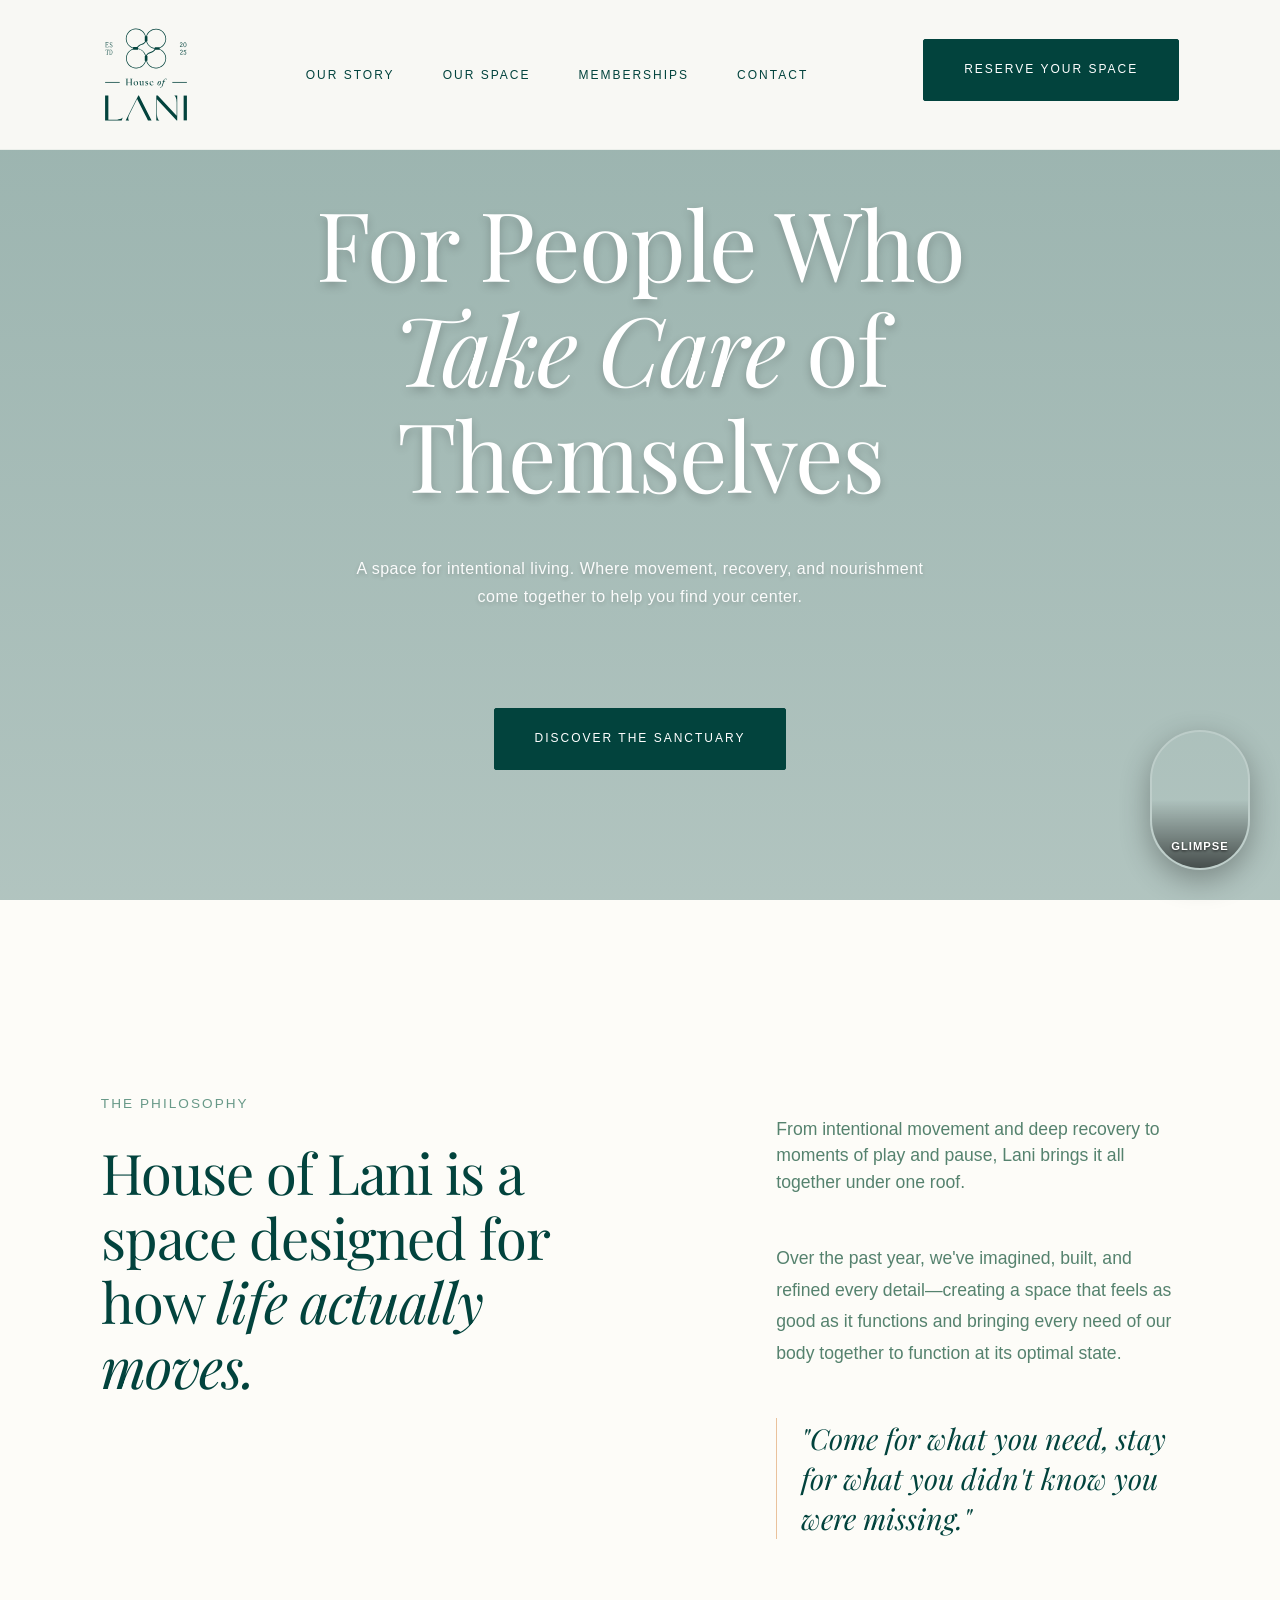
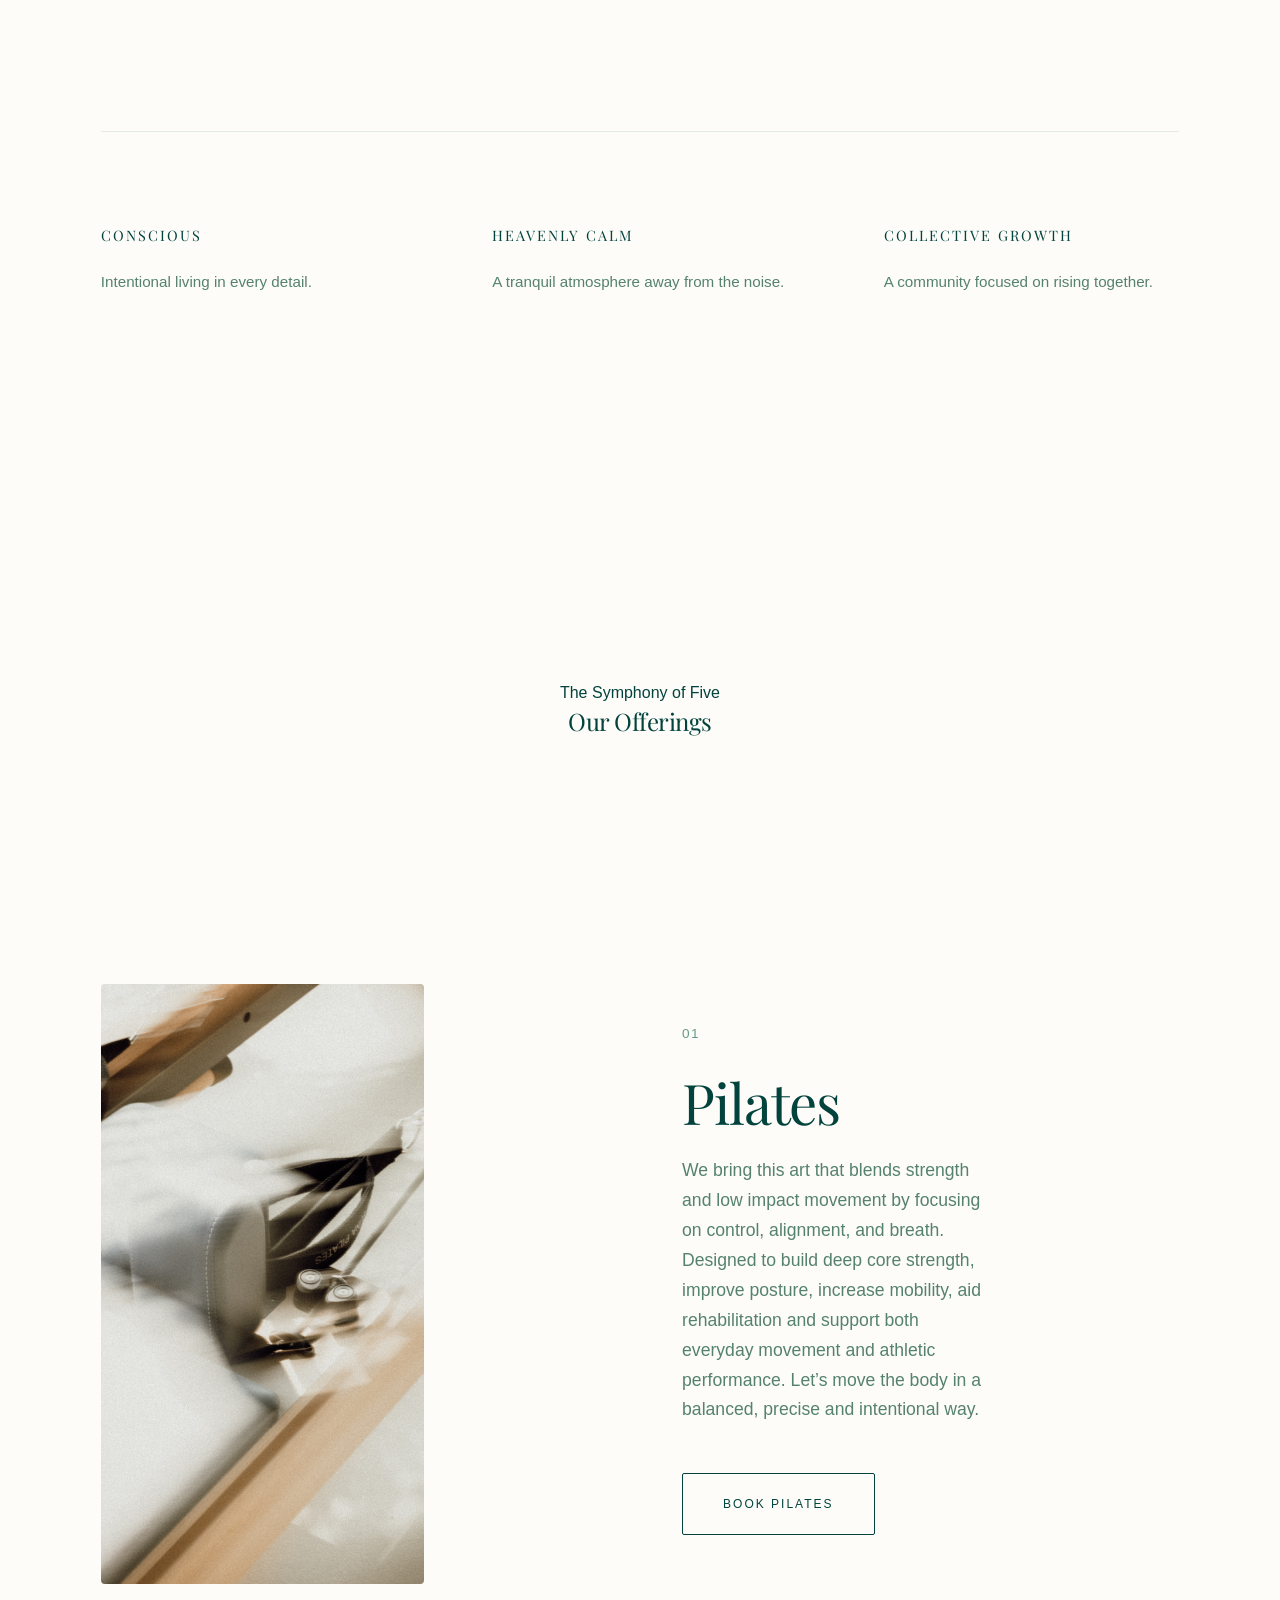
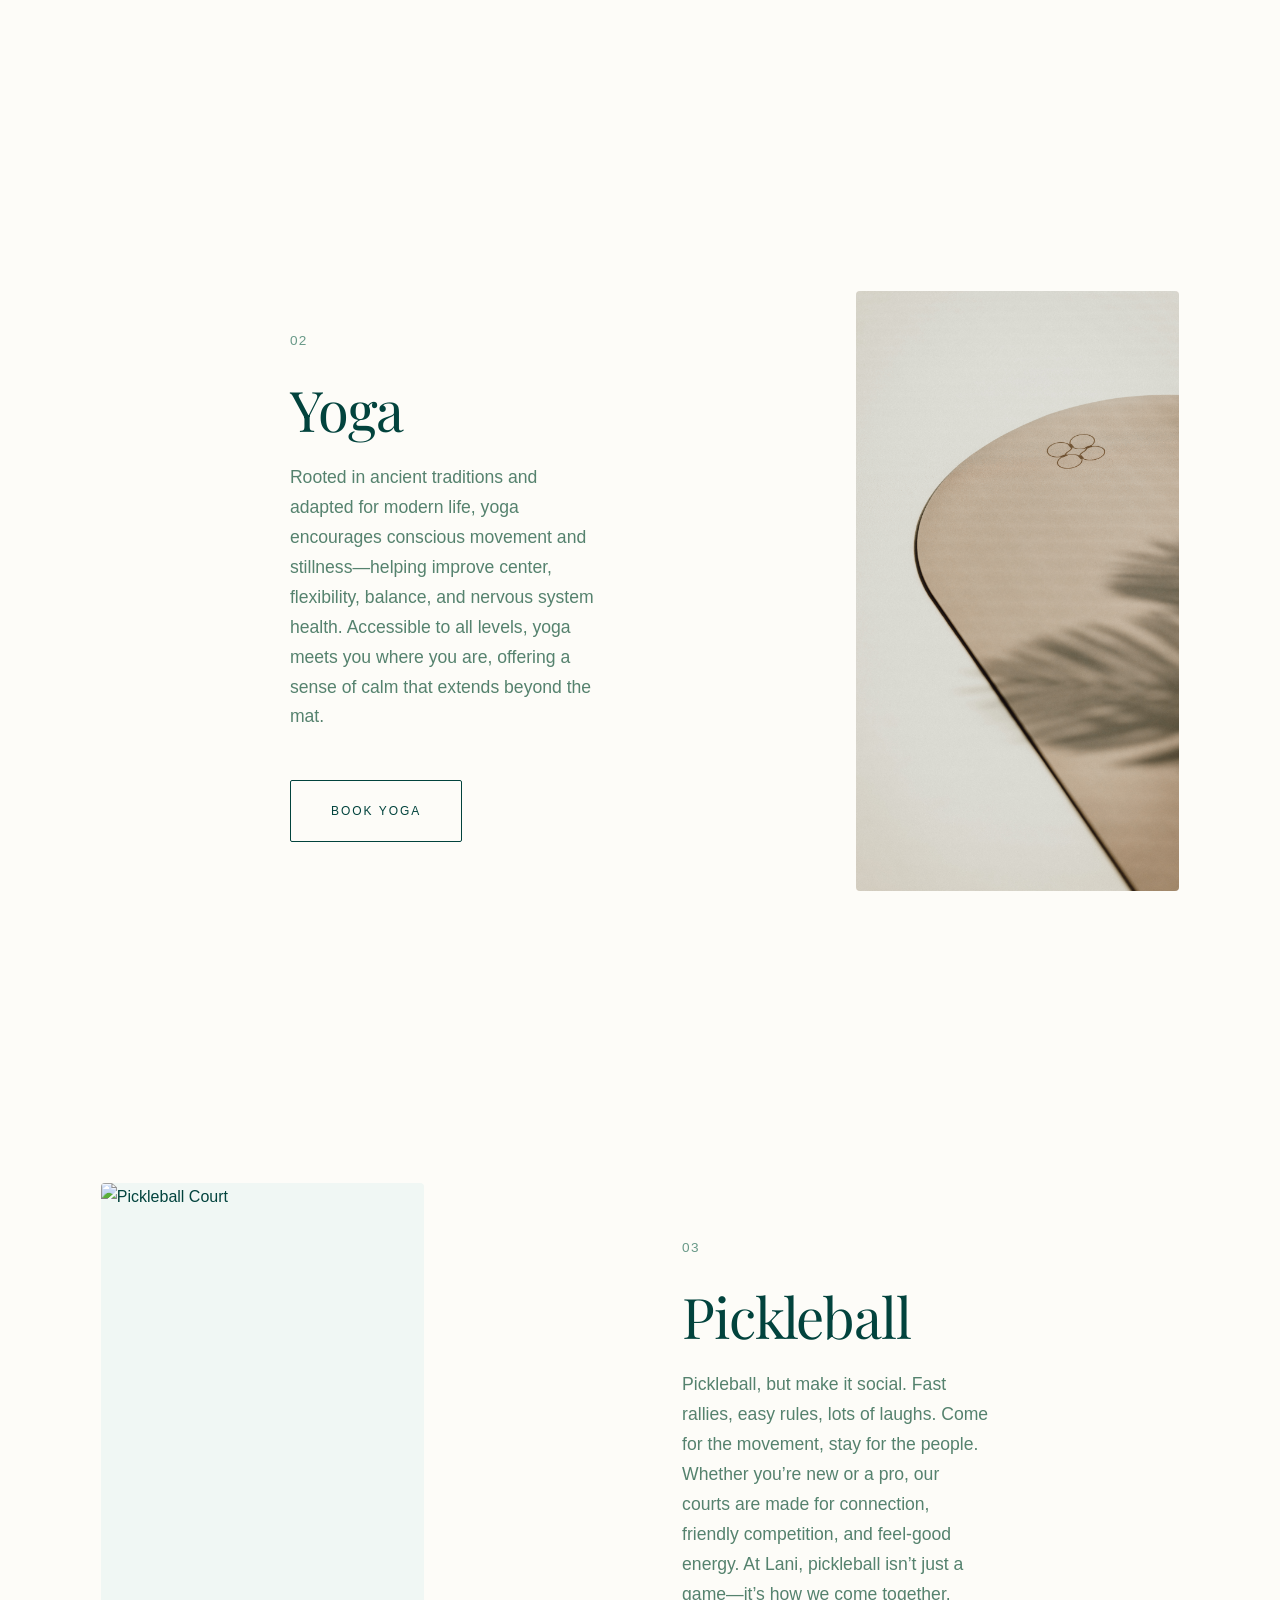
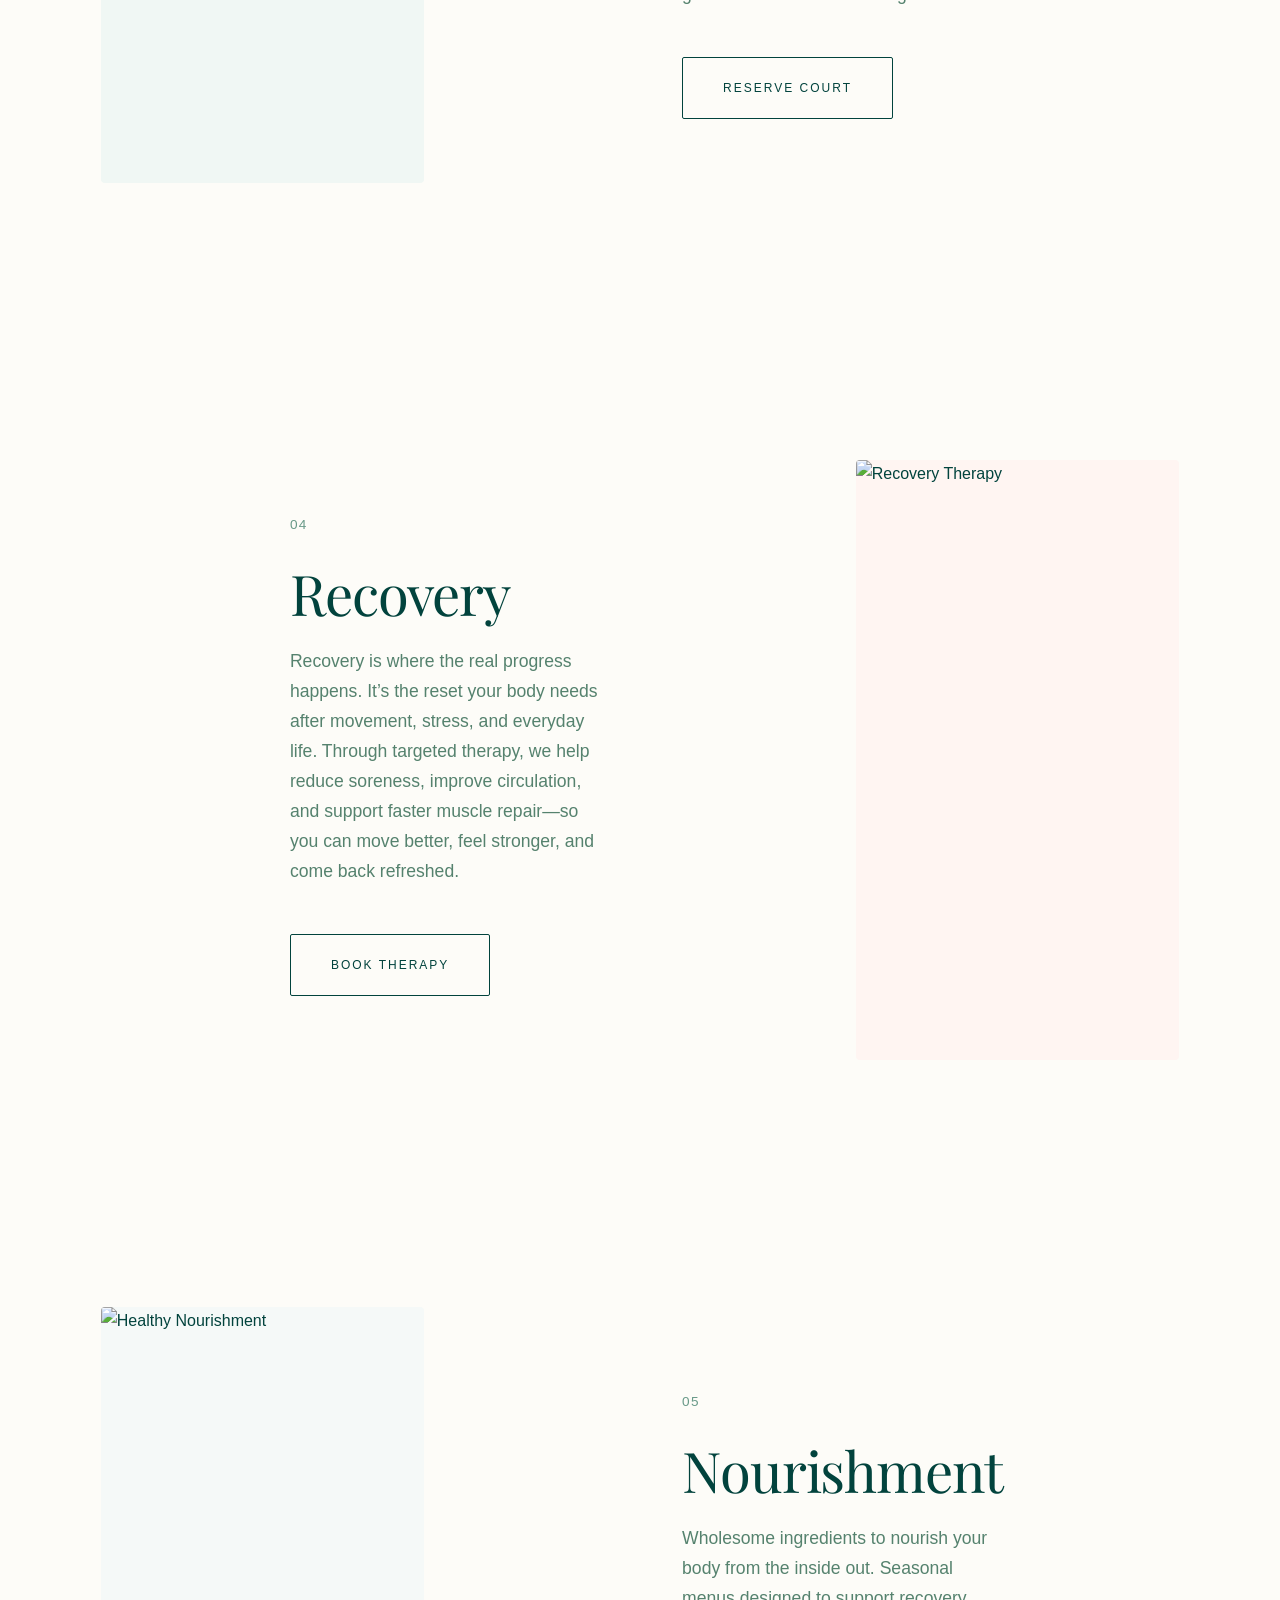
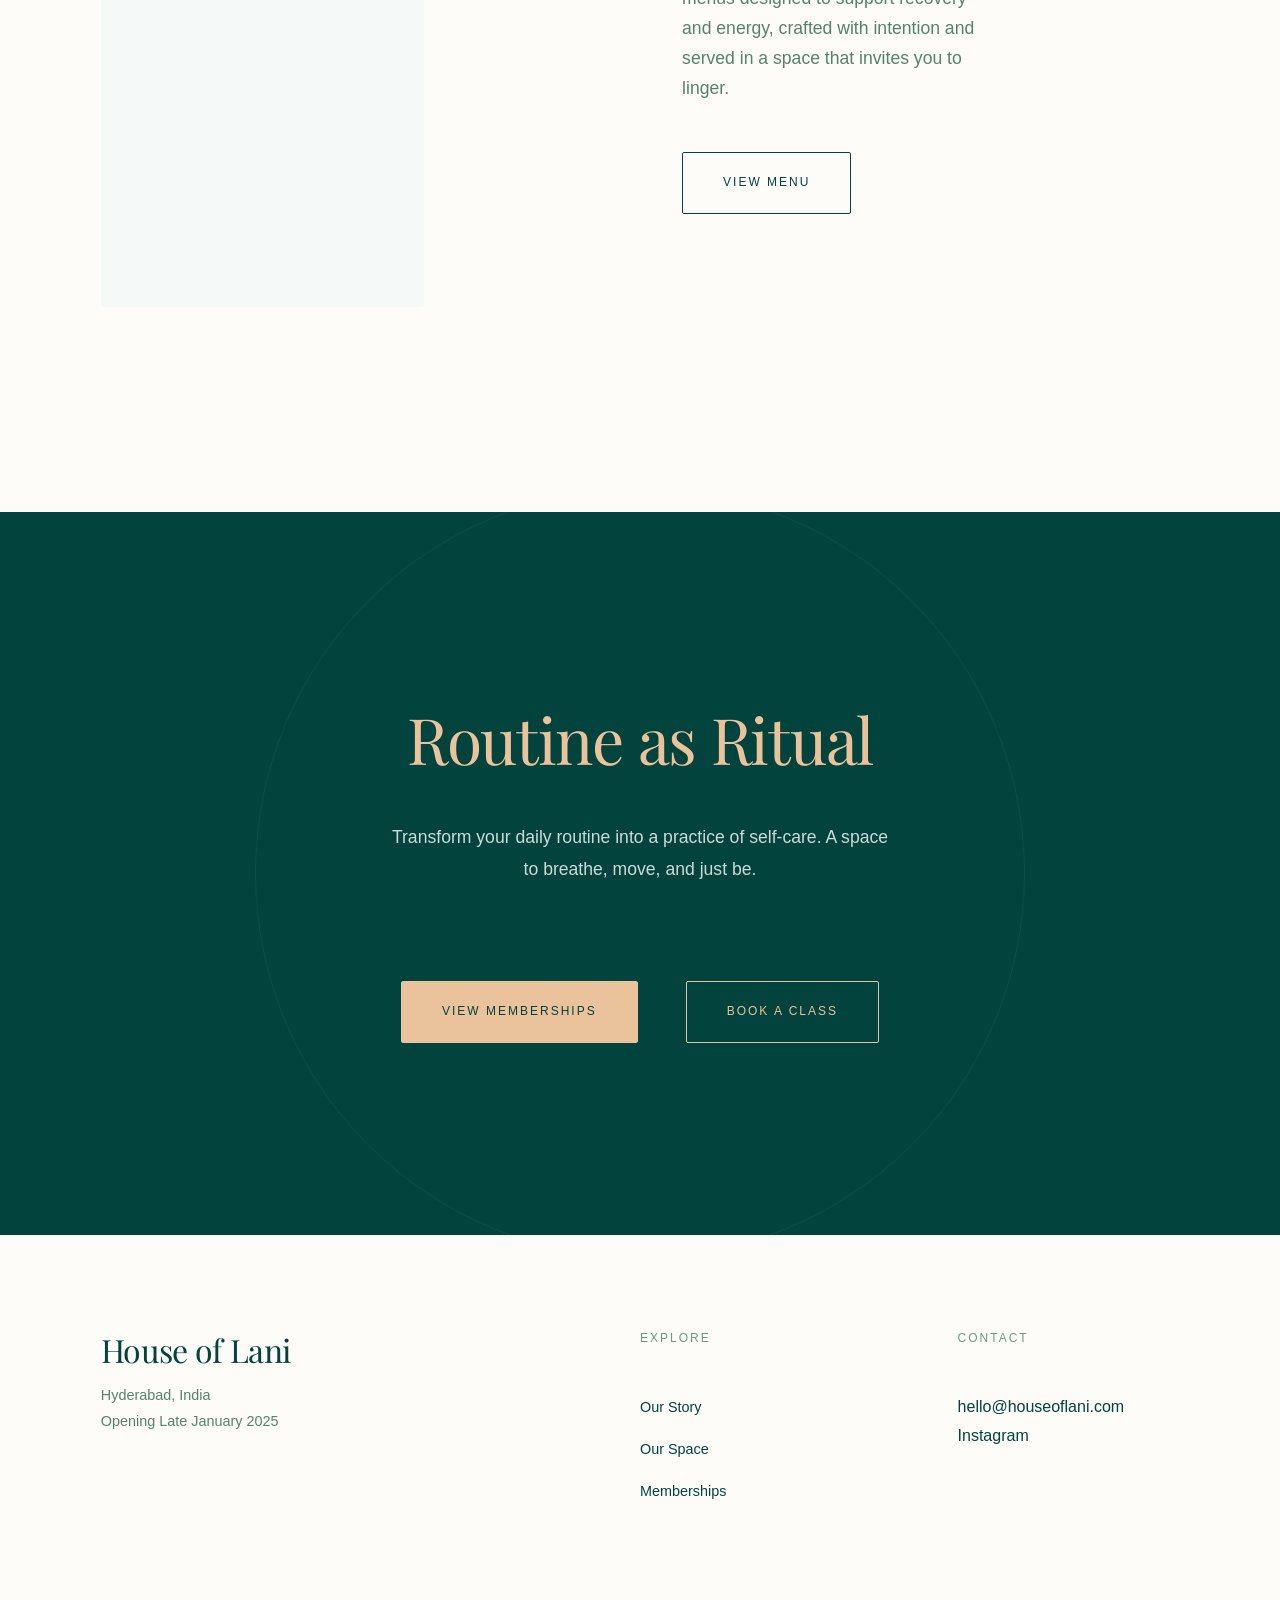
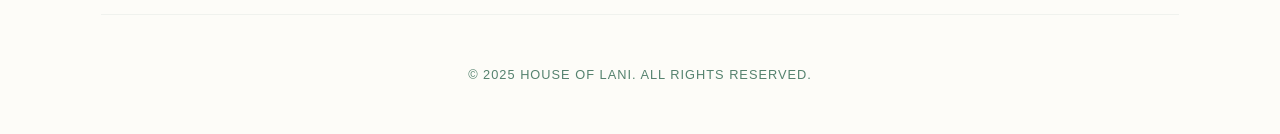
==== index.html @ 6b869bd1 "Text chanfes" ====
<!doctype html>
<html lang="en">
  <head>
    <meta charset="UTF-8" />
    <meta name="viewport" content="width=device-width, initial-scale=1.0" />
    <title>House of Lani | Your Wellness Sanctuary</title>
    <link rel="preconnect" href="https://fonts.googleapis.com" />
    <link rel="preconnect" href="https://fonts.gstatic.com" crossorigin />
    <link rel="stylesheet" href="https://use.typekit.net/cqx1maj.css" />
    <link
      href="https://api.fontshare.com/v2/css?f[]=general-sans@200,300,400,500,600,700&display=swap"
      rel="stylesheet"
    />
    <link
      href="https://fonts.googleapis.com/css2?family=Playfair+Display:ital,wght@0,400;0,600;1,400&display=swap"
      rel="stylesheet"
    />
    <link rel="stylesheet" href="assets/css/styles.css" />
    <style>
      /* Hero - Cinematic Setup */
      .hero {
        position: relative;
        height: 100vh;
        display: flex;
        align-items: center;
        justify-content: center;
        text-align: center;
        overflow: hidden;
      }

      .hero-bg {
        position: absolute;
        top: 0;
        left: 0;
        width: 100%;
        height: 100%;
        /* Unsplash Original Image */
        background:
          linear-gradient(rgba(2, 67, 61, 0.4), rgba(2, 67, 61, 0.3)),
          url("https://images.unsplash.com/photo-1599901860904-17e6ed7083a0?q=80&w=2069&auto=format&fit=crop")
            no-repeat center center/cover;
        z-index: -1;
        animation: zoomSlow 20s infinite alternate;
      }

      @keyframes zoomSlow {
        from {
          transform: scale(1);
        }
        to {
          transform: scale(1.05);
        }
      }

      .hero-content {
        color: var(--color-white);
        max-width: 900px;
        position: relative;
        z-index: 10;
        padding-top: 60px; /* Offset for fixed header */
      }

      .hero-title {
        font-size: 2.75rem; /* Mobile optimized */
        margin-bottom: var(--spacing-md);
        text-shadow: 0 4px 10px rgba(0, 0, 0, 0.2);
        line-height: 1.1;
      }

      /* Tablet + Desktop Title Size */
      @media (min-width: 600px) {
        .hero-title {
          font-size: 4rem;
        }
      }

      @media (min-width: 900px) {
        .hero-title {
          font-size: 6rem;
        }
      }

      .hero-subtitle {
        font-size: 1rem;
        margin-bottom: var(--spacing-lg);
        font-weight: 300;
        letter-spacing: 0.5px;
        opacity: 0.95;
        max-width: 600px;
        margin-left: auto;
        margin-right: auto;
        text-shadow: 0 2px 5px rgba(0, 0, 0, 0.2);
        padding: 0 1rem; /* Prevent edge touching on mobile */
      }

      /* Buttons Group */
      .hero-actions {
        display: flex;
        gap: 1rem;
        justify-content: center;
        align-items: center;
        flex-wrap: wrap;
        flex-direction: column; /* Stack on mobile */
      }

      @media (min-width: 600px) {
        .hero-actions {
          flex-direction: row; /* Row on tablet+ */
          gap: 1.5rem;
        }
      }

      /* --- Floating Video Widget Styles --- */
      .video-widget {
        position: fixed;
        bottom: 30px;
        right: 30px;
        width: 100px;
        height: 140px;
        z-index: 998; /* Below modal date/nav but above content */
        cursor: pointer;
        border-radius: 60px; /* Pill shape */
        overflow: hidden;
        box-shadow: 0 10px 30px rgba(0, 0, 0, 0.3);
        border: 2px solid rgba(255, 255, 255, 0.2);
        transition: transform 0.3s cubic-bezier(0.175, 0.885, 0.32, 1.275);
        animation: floatWidget 6s ease-in-out infinite;
      }

      .video-widget:hover {
        transform: scale(1.05); /* Slight grow on hover */
      }

      .video-widget video {
        width: 100%;
        height: 100%;
        object-fit: cover;
      }

      .video-widget-label {
        position: absolute;
        bottom: 12px;
        left: 0;
        width: 100%;
        text-align: center;
        color: white;
        font-size: 0.7rem;
        font-weight: 600;
        letter-spacing: 1px;
        text-transform: uppercase;
        text-shadow: 0 1px 3px rgba(0, 0, 0, 0.8);
        z-index: 2;
        pointer-events: none;
      }

      /* Gradient overlay for text readability */
      .video-widget::after {
        content: "";
        position: absolute;
        bottom: 0;
        left: 0;
        width: 100%;
        height: 50%;
        background: linear-gradient(to top, rgba(0, 0, 0, 0.6), transparent);
        z-index: 1;
        pointer-events: none;
      }

      @keyframes floatWidget {
        0%,
        100% {
          transform: translateY(0);
        }
        50% {
          transform: translateY(-10px);
        }
      }

      /* On mobile, keep it as a mini-pill so video content is visible */
      @media (max-width: 600px) {
        .video-widget {
          bottom: 20px;
          right: 20px;
          width: 80px;
          height: 110px; /* Portrait mini */
          border-radius: 40px;
        }

        .video-widget-label {
          font-size: 0.6rem;
          letter-spacing: 0.5px;
          bottom: 10px;
        }

        /* Remove the circle play icon override */
        .video-widget::before {
          display: none;
        }
      }

      /* --- PORTAL VIDEO MODAL (Reused) --- */
      .video-modal {
        position: fixed;
        top: 0;
        left: 0;
        width: 100%;
        height: 100%;
        z-index: 9999;
        display: flex;
        align-items: center;
        justify-content: center;
        opacity: 0;
        pointer-events: none;
        transition: opacity 0.6s cubic-bezier(0.16, 1, 0.3, 1);
        background-color: rgba(2, 67, 61, 0.85);
        backdrop-filter: blur(20px);
        -webkit-backdrop-filter: blur(20px);
      }

      .video-modal.is-active {
        opacity: 1;
        pointer-events: all;
      }

      .video-modal-close {
        position: absolute;
        top: 40px;
        right: 40px;
        background: none;
        border: none;
        color: rgba(255, 255, 255, 0.7);
        font-family: var(--font-body);
        text-transform: uppercase;
        letter-spacing: 2px;
        font-size: 0.8rem;
        cursor: pointer;
        z-index: 20;
        transition: color 0.3s ease;
        display: flex;
        align-items: center;
        gap: 10px;
      }

      .video-modal-close::after {
        content: "×";
        font-size: 2rem;
        line-height: 0.5;
        display: block;
      }

      .video-modal-close:hover {
        color: #fff;
      }

      .video-modal-content {
        position: relative;
        width: 100%;
        max-width: 90vw; /* Responsive width for mobile */
        height: auto;
        aspect-ratio: 9/16;
        max-height: 80vh; /* Cap height to viewport */
        border-radius: 200px 200px 0 0;
        overflow: hidden;
        transform: translateY(60px) scale(0.95);
        opacity: 0;
        transition: all 0.8s cubic-bezier(0.34, 1.56, 0.64, 1);
        box-shadow: 0 40px 80px rgba(0, 0, 0, 0.5);
        border: 1px solid rgba(255, 255, 255, 0.1);
      }

      @media (min-width: 600px) {
        .video-modal-content {
          max-width: 50vh; /* Restore portrait sizing logic for larger screens */
          height: 85vh;
          border-radius: 500px 500px 0 0;
        }
      }

      .video-modal.is-active .video-modal-content {
        transform: translateY(0) scale(1);
        opacity: 1;
      }

      .video-modal video {
        width: 100%;
        height: 100%;
        object-fit: cover;
      }
    </style>
  </head>
  <body>
    <!-- Floating Video Widget -->
    <div class="video-widget" onclick="toggleModal()">
      <video autoplay muted loop playsinline>
        <source src="assets/video/teaser.M4V" type="video/mp4" />
      </video>
      <span class="video-widget-label">Glimpse</span>
    </div>

    <header class="site-header">
      <div class="container header-inner">
        <a href="#" class="logo">
          <img src="assets/logo.svg" alt="House of Lani" class="logo-img" />
        </a>
        <nav class="main-nav">
          <ul>
            <li><a href="#our-story">Our Story</a></li>
            <li><a href="#our-space">Our Space</a></li>
            <li><a href="#memberships">Memberships</a></li>
            <li><a href="#contact">Contact</a></li>
          </ul>
        </nav>
        <div class="header-cta">
          <a href="#" class="btn btn-primary">Reserve Your Space</a>
        </div>
        <button class="mobile-menu-toggle" aria-label="Toggle menu">
          <span></span>
          <span></span>
        </button>
      </div>
    </header>

    <main>
      <!-- Hero Section (Variant: Regular Image, No Button) -->
      <section class="hero">
        <div class="hero-bg"></div>
        <div class="container hero-content">
          <h1 class="hero-title">
            For People Who <i>Take Care</i> of Themselves
          </h1>
          <p class="hero-subtitle">
            A space for intentional living. Where movement, recovery, and
            nourishment come together to help you find your center.
          </p>
          <div class="hero-actions">
            <a href="#our-space" class="btn btn-primary"
              >Discover The Sanctuary</a
            >
          </div>
        </div>
      </section>

      <!-- Video Portal Modal (Reused) -->
      <div class="video-modal" id="videoModal">
        <button class="video-modal-close" onclick="toggleModal()">Close</button>
        <div class="video-modal-content">
          <video id="modalVideo" controls loop playsinline>
            <source src="assets/video/teaser.M4V" type="video/mp4" />
          </video>
        </div>
      </div>

      <script>
        function toggleModal() {
          const modal = document.getElementById("videoModal");
          const video = document.getElementById("modalVideo");

          modal.classList.toggle("is-active");

          if (modal.classList.contains("is-active")) {
            video.currentTime = 0;
            video.play();
          } else {
            video.pause();
          }
        }
      </script>

      <!-- Philosophy / Intro -->
      <section class="philosophy section-padding" id="our-story">
        <div class="container">
          <div class="philosophy-inner">
            <div class="story-content-grid">
              <div class="story-header">
                <span class="overline">The Philosophy</span>
                <h2 class="section-title">
                  House of Lani is a space designed for how
                  <i>life actually moves.</i>
                </h2>
              </div>

              <div class="story-body">
                <p class="lead-text">
                  From intentional movement and deep recovery to moments of play
                  and pause, Lani brings it all together under one roof.
                </p>
                <p>
                  Over the past year, we've imagined, built, and refined every
                  detail—creating a space that feels as good as it functions and
                  bringing every need of our body together to function at its
                  optimal state.
                </p>
                <blockquote class="story-quote">
                  "Come for what you need, stay for what you didn't know you
                  were missing."
                </blockquote>
              </div>
            </div>

            <div class="values-grid">
              <div class="value-item">
                <h3>Conscious</h3>
                <p>Intentional living in every detail.</p>
              </div>
              <div class="value-item">
                <h3>Heavenly Calm</h3>
                <p>A tranquil atmosphere away from the noise.</p>
              </div>
              <div class="value-item">
                <h3>Collective Growth</h3>
                <p>A community focused on rising together.</p>
              </div>
            </div>
          </div>
        </div>
      </section>

      <!-- The Five Pillars (Editorial Layout) -->
      <section class="offerings-editorial section-padding" id="our-space">
        <div class="container">
          <div class="editorial-intro">
            <span class="overline">The Symphony of Five</span>
            <h2 class="section-title">Our Offerings</h2>
          </div>

          <div class="offerings-list">
            <!-- Pilates -->
            <article class="offering-item">
              <div class="offering-image">
                <img
                  src="assets/Images/pilates.JPG"
                  alt="Pilates at House of Lani"
                />
              </div>
              <div class="offering-content">
                <span class="offering-number">01</span>
                <h3 class="offering-title">Pilates</h3>
                <p>
                  We bring this art that blends strength and low impact movement
                  by focusing on control, alignment, and breath. Designed to
                  build deep core strength, improve posture, increase mobility,
                  aid rehabilitation and support both everyday movement and
                  athletic performance. Let’s move the body in a balanced,
                  precise and intentional way.
                </p>
                <a href="#" class="btn btn-outline">Book Pilates</a>
              </div>
            </article>

            <!-- Yoga -->
            <article class="offering-item offering-item--reverse">
              <div class="offering-image">
                <img src="assets/Images/yoga.JPG" alt="Yoga Flow" />
              </div>
              <div class="offering-content">
                <span class="offering-number">02</span>
                <h3 class="offering-title">Yoga</h3>
                <p>
                  Rooted in ancient traditions and adapted for modern life, yoga
                  encourages conscious movement and stillness—helping improve
                  center, flexibility, balance, and nervous system health.
                  Accessible to all levels, yoga meets you where you are,
                  offering a sense of calm that extends beyond the mat.
                </p>
                <a href="#" class="btn btn-outline">Book Yoga</a>
              </div>
            </article>

            <!-- Pickleball -->
            <article class="offering-item">
              <div class="offering-image">
                <img
                  src="assets/Images/pickleball.JPG"
                  alt="Pickleball Court"
                />
              </div>
              <div class="offering-content">
                <span class="offering-number">03</span>
                <h3 class="offering-title">Pickleball</h3>
                <p>
                  Pickleball, but make it social. Fast rallies, easy rules, lots
                  of laughs. Come for the movement, stay for the people. Whether
                  you’re new or a pro, our courts are made for connection,
                  friendly competition, and feel-good energy. At Lani,
                  pickleball isn’t just a game—it’s how we come together.
                </p>
                <a href="#" class="btn btn-outline">Reserve Court</a>
              </div>
            </article>

            <!-- Recovery -->
            <article class="offering-item offering-item--reverse">
              <div class="offering-image">
                <img src="assets/Images/recovery.JPG" alt="Recovery Therapy" />
              </div>
              <div class="offering-content">
                <span class="offering-number">04</span>
                <h3 class="offering-title">Recovery</h3>
                <p>
                  Recovery is where the real progress happens. It’s the reset
                  your body needs after movement, stress, and everyday life.
                  Through targeted therapy, we help reduce soreness, improve
                  circulation, and support faster muscle repair—so you can move
                  better, feel stronger, and come back refreshed.
                </p>
                <a href="#" class="btn btn-outline">Book Therapy</a>
              </div>
            </article>

            <!-- Nourishment -->
            <article class="offering-item">
              <div class="offering-image">
                <img
                  src="assets/Images/nourishment.JPG"
                  alt="Healthy Nourishment"
                />
              </div>
              <div class="offering-content">
                <span class="offering-number">05</span>
                <h3 class="offering-title">Nourishment</h3>
                <p>
                  Wholesome ingredients to nourish your body from the inside
                  out. Seasonal menus designed to support recovery and energy,
                  crafted with intention and served in a space that invites you
                  to linger.
                </p>
                <a href="#" class="btn btn-outline">View Menu</a>
              </div>
            </article>
          </div>
        </div>
      </section>

      <!-- Membership / CTA -->
      <section class="membership section-padding" id="memberships">
        <div class="container">
          <div class="membership-content">
            <h2 class="section-title">Routine as Ritual</h2>
            <p>
              Transform your daily routine into a practice of self-care. A space
              to breathe, move, and just be.
            </p>
            <div class="cta-group">
              <a href="#" class="btn btn-primary">View Memberships</a>
              <a href="#" class="btn btn-outline">Book a Class</a>
            </div>
          </div>
        </div>
      </section>
    </main>

    <footer class="site-footer" id="contact">
      <div class="container">
        <div class="footer-grid">
          <div class="footer-brand">
            <h4>House of Lani</h4>
            <p>Hyderabad, India</p>
            <p>Opening Late January 2025</p>
          </div>
          <div class="footer-links">
            <h5>Explore</h5>
            <ul>
              <li><a href="#our-story">Our Story</a></li>
              <li><a href="#our-space">Our Space</a></li>
              <li><a href="#memberships">Memberships</a></li>
            </ul>
          </div>
          <div class="footer-contact">
            <h5>Contact</h5>
            <p>hello@houseoflani.com</p>
            <div class="social-links">
              <a href="#">Instagram</a>
            </div>
          </div>
        </div>
        <div class="footer-bottom">
          <p>&copy; 2025 House of Lani. All rights reserved.</p>
        </div>
      </div>
    </footer>
    <script src="assets/js/main.js"></script>
  </body>
</html>
---- assets/css/styles.css ----
:root {
  /* Color Palette - Refined for Luxury */
  --color-teal: #02433d;
  --color-sage: #689988;
  --color-beige: #eac29c;
  --color-mint: #c7e2cd;
  --color-peach: #ffe0da;

  --color-text-main: #02433d;
  --color-text-light: #55826e;
  --color-bg-light: #fdfcf8; /* Warmer, cleaner off-white */
  --color-white: #ffffff;

  /* Typography */
  --font-heading: "ivyora-display", "IvyOra Display", "Playfair Display", serif;
  --font-body: "General Sans", sans-serif;

  /* Spacing - Increased for "Breathing Room" */
  --spacing-sm: 1.5rem;
  --spacing-md: 3rem;
  --spacing-lg: 6rem;
  --spacing-xl: 12rem; /* Significant increase */

  /* Border Radius - Soft but refined */
  --radius-sm: 4px;
  --radius-md: 12px; /* Reduced from 24px for a more mature look */
  --radius-lg: 20px;
}

* {
  margin: 0;
  padding: 0;
  box-sizing: border-box;
}

body {
  font-family: var(--font-body);
  color: var(--color-text-main);
  background-color: var(--color-bg-light);
  line-height: 1.8; /* Increased line height */
  -webkit-font-smoothing: antialiased;
  font-weight: 300; /* Lighter body weight */
}

h1,
h2,
h3,
h4,
h5,
h6 {
  font-family: var(--font-heading);
  font-weight: 400;
  line-height: 1.1;
  margin-bottom: var(--spacing-sm);
  letter-spacing: -0.02em; /* Tighter headings for elegance */
}

h1 i,
h2 i,
h3 i {
  font-family: var(--font-heading);
  font-weight: 400;
  font-style: italic;
}

a {
  text-decoration: none;
  color: inherit;
  transition: all 0.4s ease;
}

ul {
  list-style: none;
}

img {
  max-width: 100%;
  display: block;
  object-fit: cover;
}

.container {
  width: 88%;
  max-width: 1400px; /* Wider container */
  margin: 0 auto;
  padding: 0 var(--spacing-sm);
}

.section-padding {
  padding: var(--spacing-xl) 0;
}

.text-center {
  text-align: center;
}

/* Buttons - Minimalist & Exclusive */
.btn {
  display: inline-block;
  padding: 1.2rem 2.5rem;
  border-radius: 0; /* Sharp corners for luxury, or very slight radius */
  border-radius: 2px;
  font-family: var(--font-body);
  font-weight: 400;
  text-transform: uppercase;
  letter-spacing: 2px; /* Wide tracking */
  font-size: 0.75rem;
  cursor: pointer;
  transition: all 0.4s ease;
  position: relative;
  overflow: hidden;
}

.btn-primary {
  background-color: var(--color-teal);
  color: var(--color-white);
  border: 1px solid var(--color-teal);
}

.btn-primary:hover {
  background-color: transparent;
  color: var(--color-teal);
}

.btn-outline {
  background-color: transparent;
  color: var(--color-teal);
  border: 1px solid var(--color-teal);
}

.btn-outline:hover {
  background-color: var(--color-teal);
  color: var(--color-white);
}

/* Header - Minimalist */
.site-header {
  padding: 1.5rem 0; /* Reduced padding for a tighter header */
  position: fixed;
  width: 100%;
  top: 0;
  background-color: rgba(253, 252, 248, 0.95); /* Slightly more opaque */
  backdrop-filter: blur(12px);
  z-index: 1000;
  transition: padding 0.3s ease;
  border-bottom: 1px solid rgba(2, 67, 61, 0.05);
}

.header-inner {
  display: flex;
  justify-content: space-between;
  align-items: center;
}

.logo {
  display: block;
  width: 90px; /* Reduced from 160px for better proportion in fixed header */
  transition: opacity 0.3s ease;
}

.logo:hover {
  opacity: 0.8;
}

.logo-img {
  width: 100%;
  height: auto;
  display: block;
}

.main-nav ul {
  display: flex;
  gap: 3rem;
}

.main-nav a {
  font-size: 0.75rem;
  font-weight: 500;
  text-transform: uppercase;
  letter-spacing: 2px;
  color: var(--color-text-main);
  position: relative;
}

.main-nav a::after {
  content: "";
  position: absolute;
  bottom: -5px;
  left: 0;
  width: 0;
  height: 1px;
  background-color: var(--color-sage);
  transition: width 0.3s ease;
}

.main-nav a:hover::after {
  width: 100%;
}

.header-cta {
  display: block;
}

.mobile-menu-toggle {
  display: none;
  background: none;
  border: none;
  cursor: pointer;
  flex-direction: column;
  gap: 8px;
}

.mobile-menu-toggle span {
  display: block;
  width: 30px;
  height: 1px; /* Thinner lines */
  background-color: var(--color-teal);
}

/* Hero - Cinematic */
.hero {
  position: relative;
  height: 100vh;
  display: flex;
  align-items: center;
  justify-content: center;
  text-align: center;
  overflow: hidden;
}

.hero-bg {
  position: absolute;
  top: 0;
  left: 0;
  width: 100%;
  height: 100%;
  /* Darker, moodier overlay */
  background:
    linear-gradient(rgba(2, 67, 61, 0.4), rgba(2, 67, 61, 0.3)),
    url("https://images.unsplash.com/photo-1599901860904-17e6ed7083a0?q=80&w=2069&auto=format&fit=crop")
      no-repeat center center/cover;
  z-index: -1;
  animation: zoomSlow 20s infinite alternate;
}

@keyframes zoomSlow {
  from {
    transform: scale(1);
  }
  to {
    transform: scale(1.05);
  }
}

.hero-content {
  color: var(--color-white);
  max-width: 900px;
  padding-top: 15vh; /* Added padding to account for fixed header */
}

.hero-title {
  font-size: 5rem; /* Larger */
  margin-bottom: var(--spacing-md);
  font-weight: 400;
  line-height: 1.1;
}

.hero-title i {
  font-family: var(--font-heading);
  font-weight: 400;
}

.hero-subtitle {
  font-size: 1.1rem;
  margin-bottom: var(--spacing-lg);
  font-weight: 300;
  letter-spacing: 1px;
  opacity: 0.9;
  max-width: 600px;
  margin-left: auto;
  margin-right: auto;
}

/* Philosophy - Editorial */
.philosophy-inner {
  max-width: 1200px;
  margin: 0 auto;
}

.story-content-grid {
  display: grid;
  grid-template-columns: 1fr;
  gap: var(--spacing-md);
  margin-bottom: var(--spacing-xl);
  text-align: left;
}

@media (min-width: 900px) {
  .story-content-grid {
    grid-template-columns: 1.2fr 1fr;
    gap: var(--spacing-xl);
    align-items: start;
  }
}

.story-header .overline {
  display: block;
  margin-bottom: var(--spacing-sm);
  color: var(--color-sage);
  font-size: 0.85rem;
  letter-spacing: 0.15em;
  text-transform: uppercase;
  font-weight: 500;
}

.philosophy .section-title {
  font-size: 3.5rem;
  color: var(--color-teal);
  line-height: 1.15;
}

.philosophy .section-title i {
  font-family: var(--font-heading);
  font-weight: 400;
  font-style: italic;
}

.story-body {
  padding-top: var(--spacing-sm);
}

.lead-text {
  font-size: 1.35rem;
  color: var(--color-text-main);
  margin-bottom: var(--spacing-md);
  font-weight: 400;
  line-height: 1.5;
}

.story-body p {
  margin-bottom: var(--spacing-md);
  color: var(--color-text-light);
  font-size: 1.1rem;
}

.story-quote {
  font-family: var(--font-heading);
  font-size: 1.8rem;
  color: var(--color-teal);
  margin-top: var(--spacing-md);
  padding-left: var(--spacing-sm);
  border-left: 1px solid var(--color-beige);
  font-style: italic;
  line-height: 1.4;
}

.values-grid {
  display: grid;
  grid-template-columns: repeat(3, 1fr);
  gap: var(--spacing-lg);
  margin-top: var(--spacing-lg);
  border-top: 1px solid rgba(2, 67, 61, 0.1);
  padding-top: var(--spacing-lg);
}

.value-item h3 {
  font-size: 1.2rem;
  color: var(--color-teal);
  margin-bottom: var(--spacing-sm);
  text-transform: uppercase;
  letter-spacing: 2px;
  font-size: 0.9rem;
}

.value-item p {
  font-size: 0.95rem;
  color: var(--color-text-light);
}

/* Editorial Offerings Layout */
.editorial-intro {
  text-align: center;
  max-width: 600px;
  margin: 0 auto var(--spacing-xl);
}

.offerings-list {
  display: flex;
  flex-direction: column;
  gap: var(--spacing-xl);
}

.offering-item {
  display: grid;
  grid-template-columns: 1fr 1fr;
  gap: var(--spacing-lg);
  align-items: center;
  position: relative;
}

.offering-item--reverse .offering-image {
  order: 2;
}

.offering-item--reverse .offering-content {
  order: 1;
}

.offering-image {
  position: relative;
  overflow: hidden;
  height: 600px; /* Tall portrait/editorial feel */
  border-radius: var(--radius-sm);
  background-color: var(--color-sage); /* Default fallback */
}

/* Theme-colored placeholders */
.offering-item:nth-child(1) .offering-image {
  background-color: #e8f1ef;
} /* Light Sage */
.offering-item:nth-child(2) .offering-image {
  background-color: #fdf6f0;
} /* Light Beige */
.offering-item:nth-child(3) .offering-image {
  background-color: #f0f7f4;
} /* Light Mint */
.offering-item:nth-child(4) .offering-image {
  background-color: #fff5f2;
} /* Light Peach */
.offering-item:nth-child(5) .offering-image {
  background-color: #f5f9f8;
} /* Very Light Teal */

.offering-image img {
  width: 100%;
  height: 100%;
  object-fit: cover;
  transition: transform 1.5s ease;
  /* Ensure image covers the background color */
  display: block;
}

.offering-item:hover .offering-image img {
  transform: scale(1.05);
}

.offering-content {
  padding: var(--spacing-md);
  max-width: 500px; /* Keep text measure readable */
  margin: 0 auto;
}

.offering-number {
  display: block;
  font-family: var(--font-body);
  font-size: 0.85rem;
  color: var(--color-sage);
  margin-bottom: var(--spacing-sm);
  letter-spacing: 0.1em;
}

.offering-content .offering-title {
  font-size: 3.5rem;
  color: var(--color-teal);
  margin-bottom: var(--spacing-sm);
  line-height: 1.1;
}

.offering-content p {
  margin-bottom: var(--spacing-md);
  color: var(--color-text-light);
  font-size: 1.1rem;
  line-height: 1.7;
}

/* Offset Overlap Effect for Desktop (Optional High-End Touch) */
@media (min-width: 1024px) {
  .offering-item {
    gap: 0; /* Remove gap for overlap */
  }

  .offering-image {
    width: 60%; /* Image takes 60% */
  }

  .offering-item:not(.offering-item--reverse) .offering-content {
    margin-left: -10%; /* Pull content into image */
    padding: var(--spacing-lg);
    background-color: var(--color-bg-light); /* Mask background */
    z-index: 2;
    position: relative;
  }

  .offering-item--reverse .offering-image {
    margin-left: auto; /* Push image to right */
  }

  .offering-item--reverse .offering-content {
    margin-right: -10%; /* Pull content into image from left */
    padding: var(--spacing-lg);
    background-color: var(--color-bg-light);
    z-index: 2;
    position: relative;
  }
}

/* Responsive adjustments */
@media (max-width: 900px) {
  .offering-item {
    grid-template-columns: 1fr;
    gap: var(--spacing-md);
    text-align: center;
  }

  .offering-item--reverse .offering-image {
    order: 0; /* Stack image on top always on mobile */
  }

  .offering-item--reverse .offering-content {
    order: 1;
  }

  .offering-image {
    height: 400px;
    width: 100%;
  }

  .offering-content {
    padding: 0;
    margin: 0 auto;
  }

  .offering-content .offering-title {
    font-size: 2.5rem;
  }
}

/* Membership - Minimal */
.membership {
  background-color: var(--color-teal);
  color: var(--color-white);
  text-align: center;
  position: relative;
  overflow: hidden;
}

/* Decorative circle */
.membership::before {
  content: "";
  position: absolute;
  top: 50%;
  left: 50%;
  transform: translate(-50%, -50%);
  width: 60vw;
  height: 60vw;
  border: 1px solid rgba(255, 255, 255, 0.05);
  border-radius: 50%;
  pointer-events: none;
}

.membership .section-title {
  color: var(--color-beige);
  font-size: 4rem;
  font-weight: 400;
  margin-bottom: var(--spacing-md);
}

.membership p {
  max-width: 500px;
  margin: 0 auto var(--spacing-lg);
  font-size: 1.1rem;
  opacity: 0.8;
  font-weight: 300;
}

.cta-group {
  display: flex;
  justify-content: center;
  gap: var(--spacing-md);
}

.membership .btn-primary {
  background-color: var(--color-beige);
  color: var(--color-teal);
  border-color: var(--color-beige);
}

.membership .btn-primary:hover {
  background-color: transparent;
  color: var(--color-beige);
}

.membership .btn-outline {
  color: var(--color-beige);
  border-color: var(--color-beige);
}

.membership .btn-outline:hover {
  background-color: var(--color-beige);
  color: var(--color-teal);
}

/* Footer - Clean */
.site-footer {
  background-color: var(--color-bg-light);
  padding: var(--spacing-lg) 0 var(--spacing-md);
  border-top: 1px solid rgba(2, 67, 61, 0.05);
}

.footer-grid {
  display: grid;
  grid-template-columns: 2fr 1fr 1fr;
  gap: var(--spacing-lg);
  margin-bottom: var(--spacing-lg);
}

.footer-brand h4 {
  font-size: 2rem;
  color: var(--color-teal);
  margin-bottom: 1rem;
}

.footer-brand p {
  color: var(--color-text-light);
  font-size: 0.9rem;
}

.footer-links h5,
.footer-contact h5 {
  font-family: var(--font-body);
  text-transform: uppercase;
  letter-spacing: 2px;
  font-size: 0.75rem;
  margin-bottom: var(--spacing-md);
  color: var(--color-sage);
}

.footer-links ul li {
  margin-bottom: 0.8rem;
}

.footer-links a {
  font-size: 0.9rem;
  color: var(--color-text-main);
}

.footer-links a:hover {
  color: var(--color-sage);
  padding-left: 5px;
}

.footer-bottom {
  text-align: center;
  padding-top: var(--spacing-md);
  border-top: 1px solid rgba(2, 67, 61, 0.05);
  font-size: 0.8rem;
  color: var(--color-text-light);
  letter-spacing: 1px;
  text-transform: uppercase;
}

/* Responsive */
@media (max-width: 1024px) {
  .pillars-grid {
    grid-template-columns: repeat(2, 1fr);
    gap: var(--spacing-md);
  }

  .pillar-card {
    grid-column: span 1 !important;
    margin-top: 0 !important;
  }

  .container {
    width: 92%;
  }

  /* Editorial Offerings Tablet Fix */
  .offering-item {
    gap: 0;
  }

  .offering-image {
    height: 500px;
  }
}

@media (max-width: 768px) {
  :root {
    --spacing-xl: 6rem;
    --spacing-lg: 3.5rem;
    --spacing-md: 2rem;
    --spacing-sm: 1rem;
  }

  /* Typography */
  h1.hero-title {
    font-size: 3rem;
  }

  h2.section-title {
    font-size: 2.5rem !important;
  }

  .story-quote {
    font-size: 1.4rem;
    padding-left: 0;
    border-left: none;
    border-top: 1px solid var(--color-beige);
    padding-top: var(--spacing-sm);
  }

  /* Header / Mobile Menu */
  .site-header {
    padding: 0.8rem 0;
  }

  .logo {
    width: 25px;
  }

  .header-cta {
    display: none;
  }

  .mobile-menu-toggle {
    display: flex;
    z-index: 1002;
  }

  .mobile-menu-toggle.active span:first-child {
    transform: translateY(4.5px) rotate(45deg);
  }

  .mobile-menu-toggle.active span:last-child {
    transform: translateY(-4.5px) rotate(-45deg);
  }

  .mobile-menu-toggle span {
    transition: transform 0.3s ease;
  }

  .main-nav {
    position: fixed;
    top: 0;
    left: 0;
    width: 100%;
    height: 100vh;
    background-color: var(--color-bg-light);
    display: flex;
    align-items: center;
    justify-content: center;
    transform: translateY(-100%);
    transition: transform 0.5s cubic-bezier(0.16, 1, 0.3, 1);
    z-index: 1001;
  }

  .main-nav.active {
    display: flex;
    transform: translateY(0);
  }

  .main-nav ul {
    flex-direction: column;
    align-items: center;
    gap: 2rem;
  }

  .main-nav a {
    font-size: 1.5rem;
    font-family: var(--font-heading);
    text-transform: none;
    font-style: italic;
  }

  /* Values */
  .values-grid {
    grid-template-columns: 1fr;
    border-top: none;
    gap: var(--spacing-md);
  }

  /* Editorial Offerings Mobile */
  .editorial-intro {
    margin-bottom: var(--spacing-lg);
  }

  .offering-item {
    display: flex;
    flex-direction: column;
    gap: 0;
    margin-bottom: var(--spacing-lg);
  }

  .offering-image {
    height: 400px; /* Tall portrait on mobile too */
    width: 100%;
    border-radius: var(--radius-sm);
  }

  .offering-content {
    padding: var(--spacing-md) 0 0 0;
    text-align: left; /* Editorial alignment */
    width: 100%;
    max-width: 100%;
  }

  .offering-content .offering-title {
    font-size: 2.5rem;
  }

  /* Reset offsets/margins from desktop overlap */
  .offering-item:not(.offering-item--reverse) .offering-content,
  .offering-item--reverse .offering-content {
    margin: 0;
    padding: var(--spacing-md) 0 0 0;
    background-color: transparent;
  }

  .offering-number {
    font-size: 0.75rem;
    margin-bottom: 0.5rem;
  }

  /* Footer */
  .footer-grid {
    grid-template-columns: 1fr;
    text-align: center;
    gap: var(--spacing-md);
  }

  .footer-brand {
    margin-bottom: var(--spacing-md);
  }

  /* Membership */
  .membership .section-title {
    font-size: 2.5rem;
  }

  .membership::before {
    width: 120vw;
    height: 120vw;
  }

  .cta-group {
    flex-direction: column;
    gap: 1rem;
    padding: 0 2rem;
  }
}
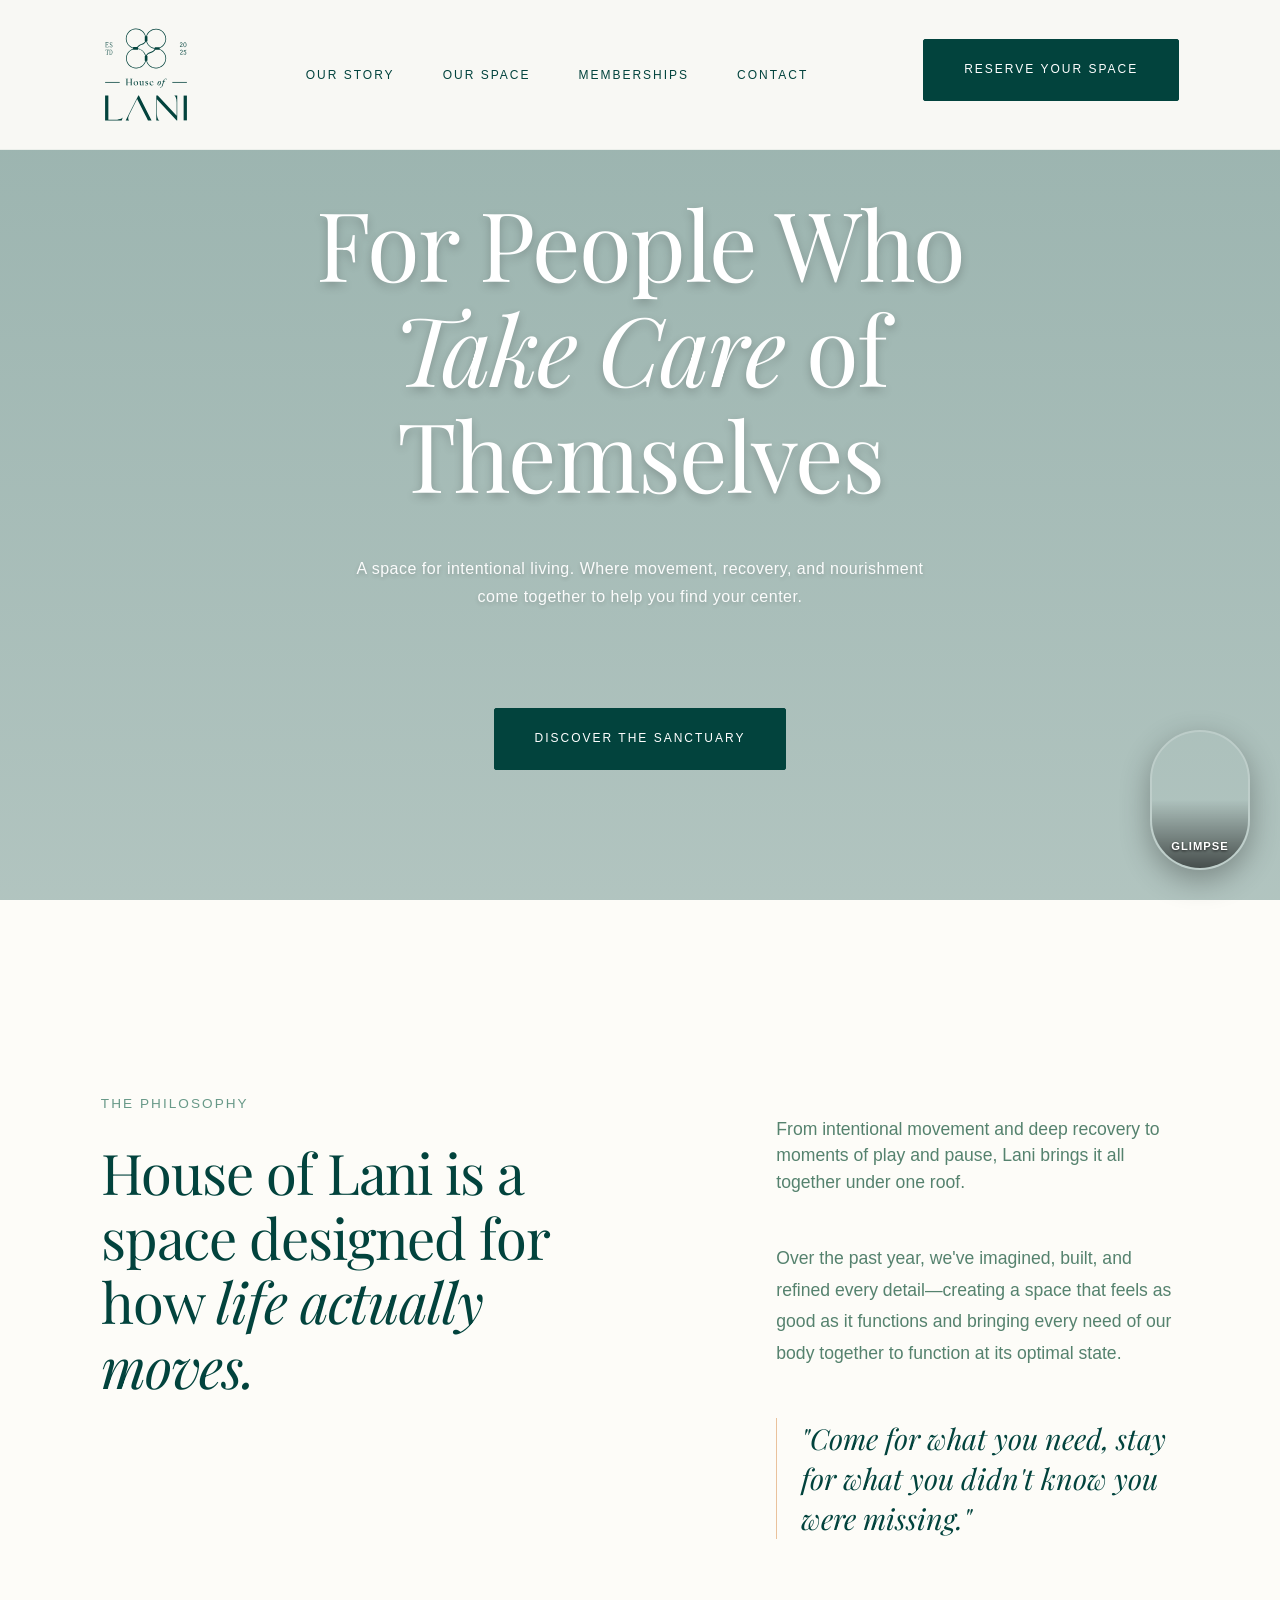
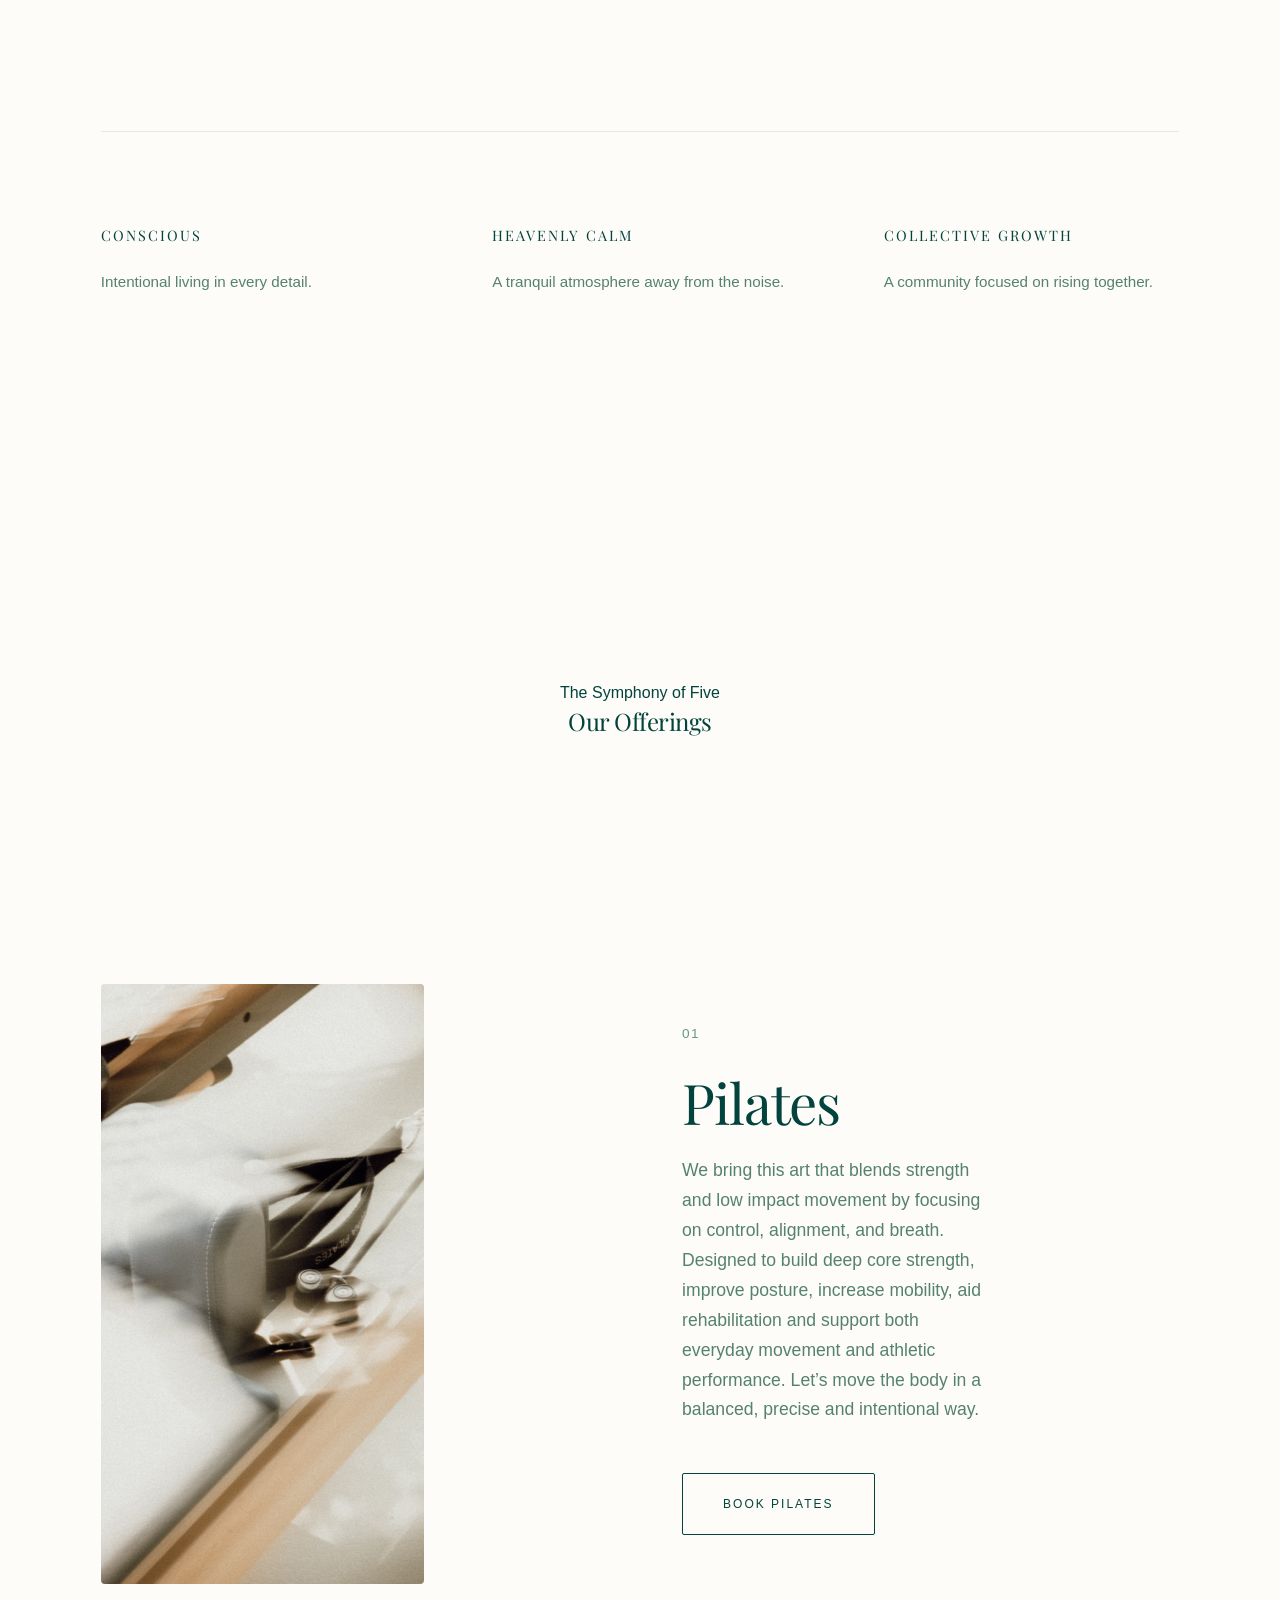
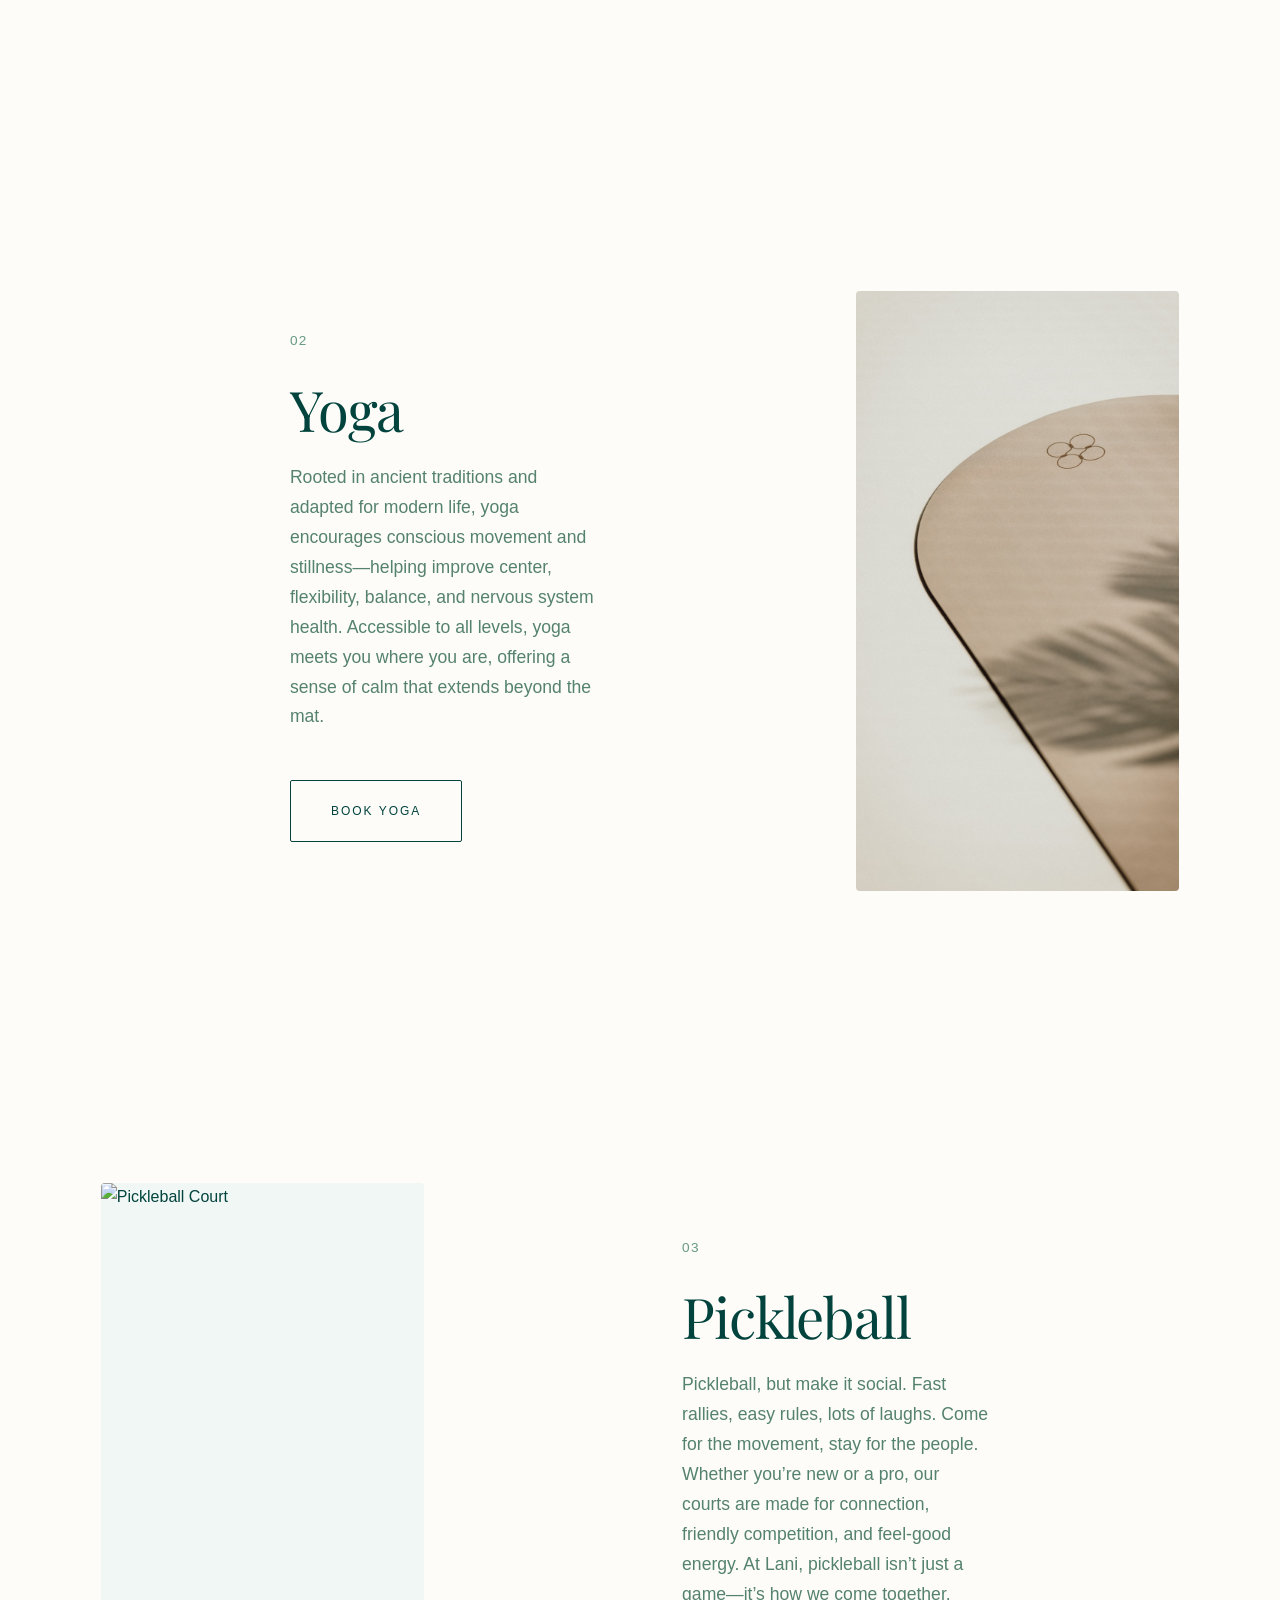
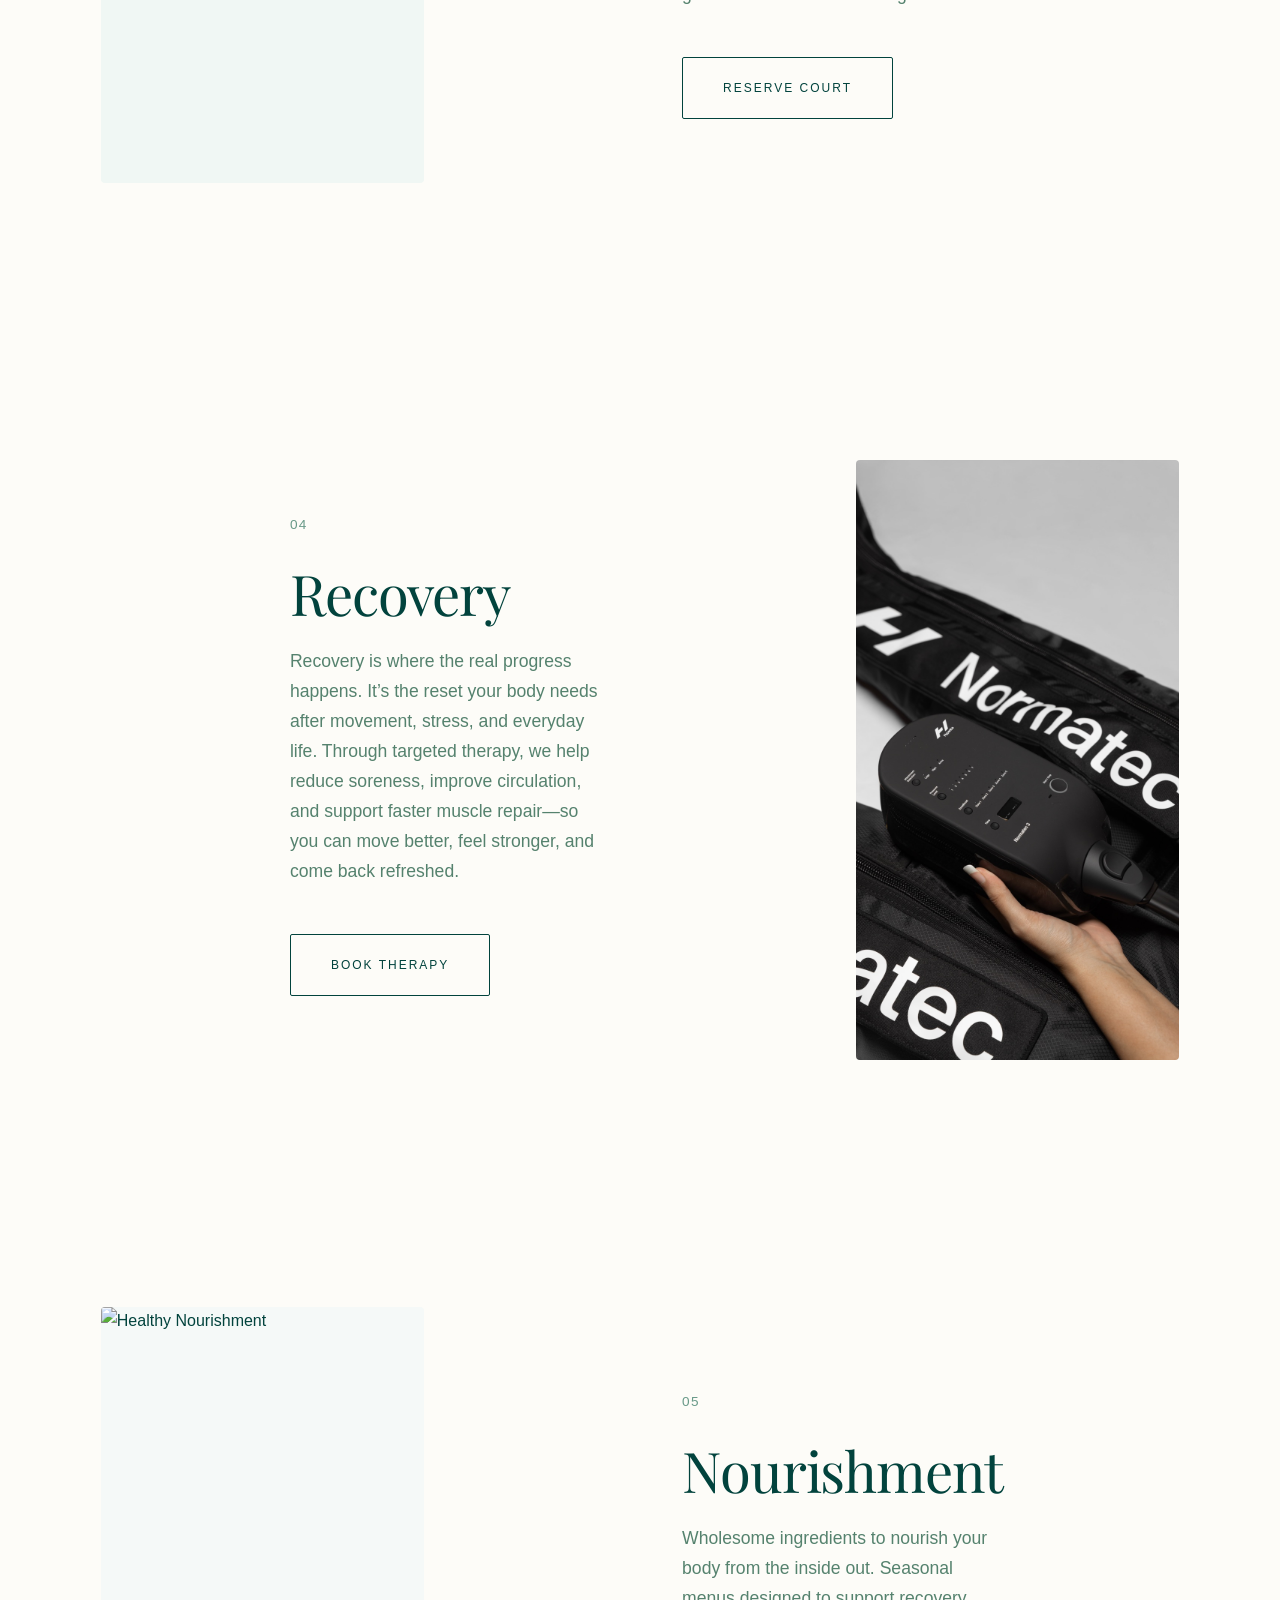
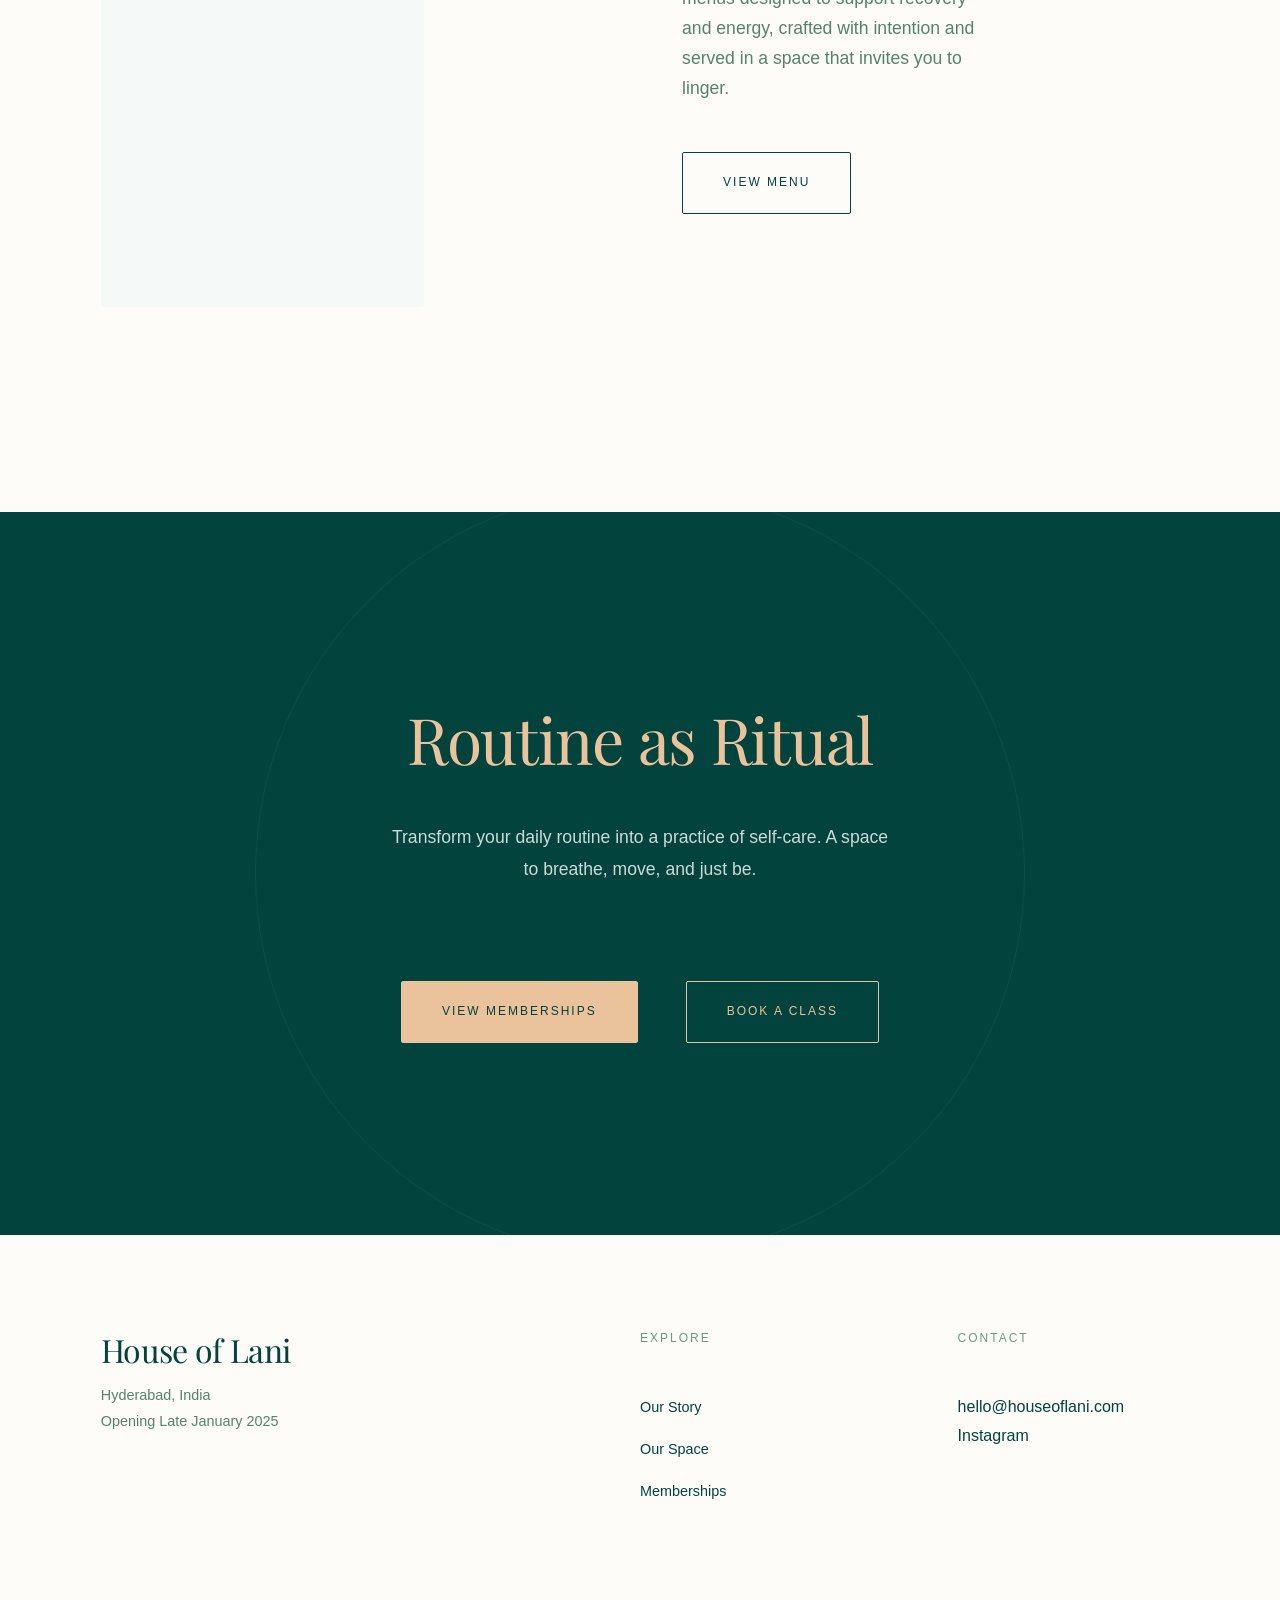
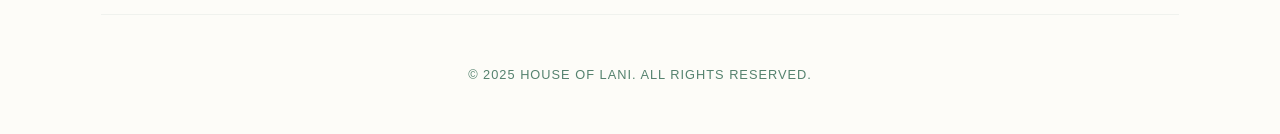
==== commit d862ae39: "Added recovery image and optamised page loading & performance" ====
--- a/index.html
+++ b/index.html
@@ -3,17 +3,30 @@
   <head>
     <meta charset="UTF-8" />
     <meta name="viewport" content="width=device-width, initial-scale=1.0" />
+    <meta
+      name="description"
+      content="House of Lani is a premier wellness sanctuary in Hyderabad offering Pilates, Yoga, Pickleball, Recovery, and Nourishment. Discover a space for intentional living and holistic well-being."
+    />
     <title>House of Lani | Your Wellness Sanctuary</title>
     <link rel="preconnect" href="https://fonts.googleapis.com" />
     <link rel="preconnect" href="https://fonts.gstatic.com" crossorigin />
+    <link rel="preconnect" href="https://api.fontshare.com" />
+    <link rel="preconnect" href="https://use.typekit.net" crossorigin />
+    <link rel="preconnect" href="https://images.unsplash.com" />
+    
     <link rel="stylesheet" href="https://use.typekit.net/cqx1maj.css" />
     <link
-      href="https://api.fontshare.com/v2/css?f[]=general-sans@200,300,400,500,600,700&display=swap"
+      href="https://api.fontshare.com/v2/css?f[]=general-sans@300,400,500,600&display=swap"
       rel="stylesheet"
     />
     <link
-      href="https://fonts.googleapis.com/css2?family=Playfair+Display:ital,wght@0,400;0,600;1,400&display=swap"
+      href="https://fonts.googleapis.com/css2?family=Playfair+Display:ital@0;1&display=swap"
       rel="stylesheet"
+    />
+    <link
+      rel="preload"
+      as="image"
+      href="https://images.unsplash.com/photo-1599901860904-17e6ed7083a0?q=80&w=2069&auto=format&fit=crop"
     />
     <link rel="stylesheet" href="assets/css/styles.css" />
     <style>
@@ -300,7 +313,13 @@
     <header class="site-header">
       <div class="container header-inner">
         <a href="#" class="logo">
-          <img src="assets/logo.svg" alt="House of Lani" class="logo-img" />
+          <img
+            src="assets/logo.svg"
+            alt="House of Lani"
+            class="logo-img"
+            width="689"
+            height="777"
+          />
         </a>
         <nav class="main-nav">
           <ul>
@@ -344,7 +363,7 @@
       <div class="video-modal" id="videoModal">
         <button class="video-modal-close" onclick="toggleModal()">Close</button>
         <div class="video-modal-content">
-          <video id="modalVideo" controls loop playsinline>
+          <video id="modalVideo" controls loop playsinline preload="none">
             <source src="assets/video/teaser.M4V" type="video/mp4" />
           </video>
         </div>
@@ -430,6 +449,9 @@
                 <img
                   src="assets/Images/pilates.JPG"
                   alt="Pilates at House of Lani"
+                  width="1067"
+                  height="1600"
+                  loading="lazy"
                 />
               </div>
               <div class="offering-content">
@@ -450,7 +472,13 @@
             <!-- Yoga -->
             <article class="offering-item offering-item--reverse">
               <div class="offering-image">
-                <img src="assets/Images/yoga.JPG" alt="Yoga Flow" />
+                <img
+                  src="assets/Images/yoga.JPG"
+                  alt="Yoga Flow"
+                  width="1067"
+                  height="1600"
+                  loading="lazy"
+                />
               </div>
               <div class="offering-content">
                 <span class="offering-number">02</span>
@@ -472,6 +500,9 @@
                 <img
                   src="assets/Images/pickleball.JPG"
                   alt="Pickleball Court"
+                  width="1067"
+                  height="1600"
+                  loading="lazy"
                 />
               </div>
               <div class="offering-content">
@@ -491,7 +522,13 @@
             <!-- Recovery -->
             <article class="offering-item offering-item--reverse">
               <div class="offering-image">
-                <img src="assets/Images/recovery.JPG" alt="Recovery Therapy" />
+                <img
+                  src="assets/Images/recovery.jpg"
+                  alt="Recovery Therapy"
+                  width="1067"
+                  height="1600"
+                  loading="lazy"
+                />
               </div>
               <div class="offering-content">
                 <span class="offering-number">04</span>
@@ -513,6 +550,9 @@
                 <img
                   src="assets/Images/nourishment.JPG"
                   alt="Healthy Nourishment"
+                  width="1208"
+                  height="1600"
+                  loading="lazy"
                 />
               </div>
               <div class="offering-content">
@@ -578,6 +618,6 @@
         </div>
       </div>
     </footer>
-    <script src="assets/js/main.js"></script>
+    <script src="assets/js/main.js" defer></script>
   </body>
 </html>
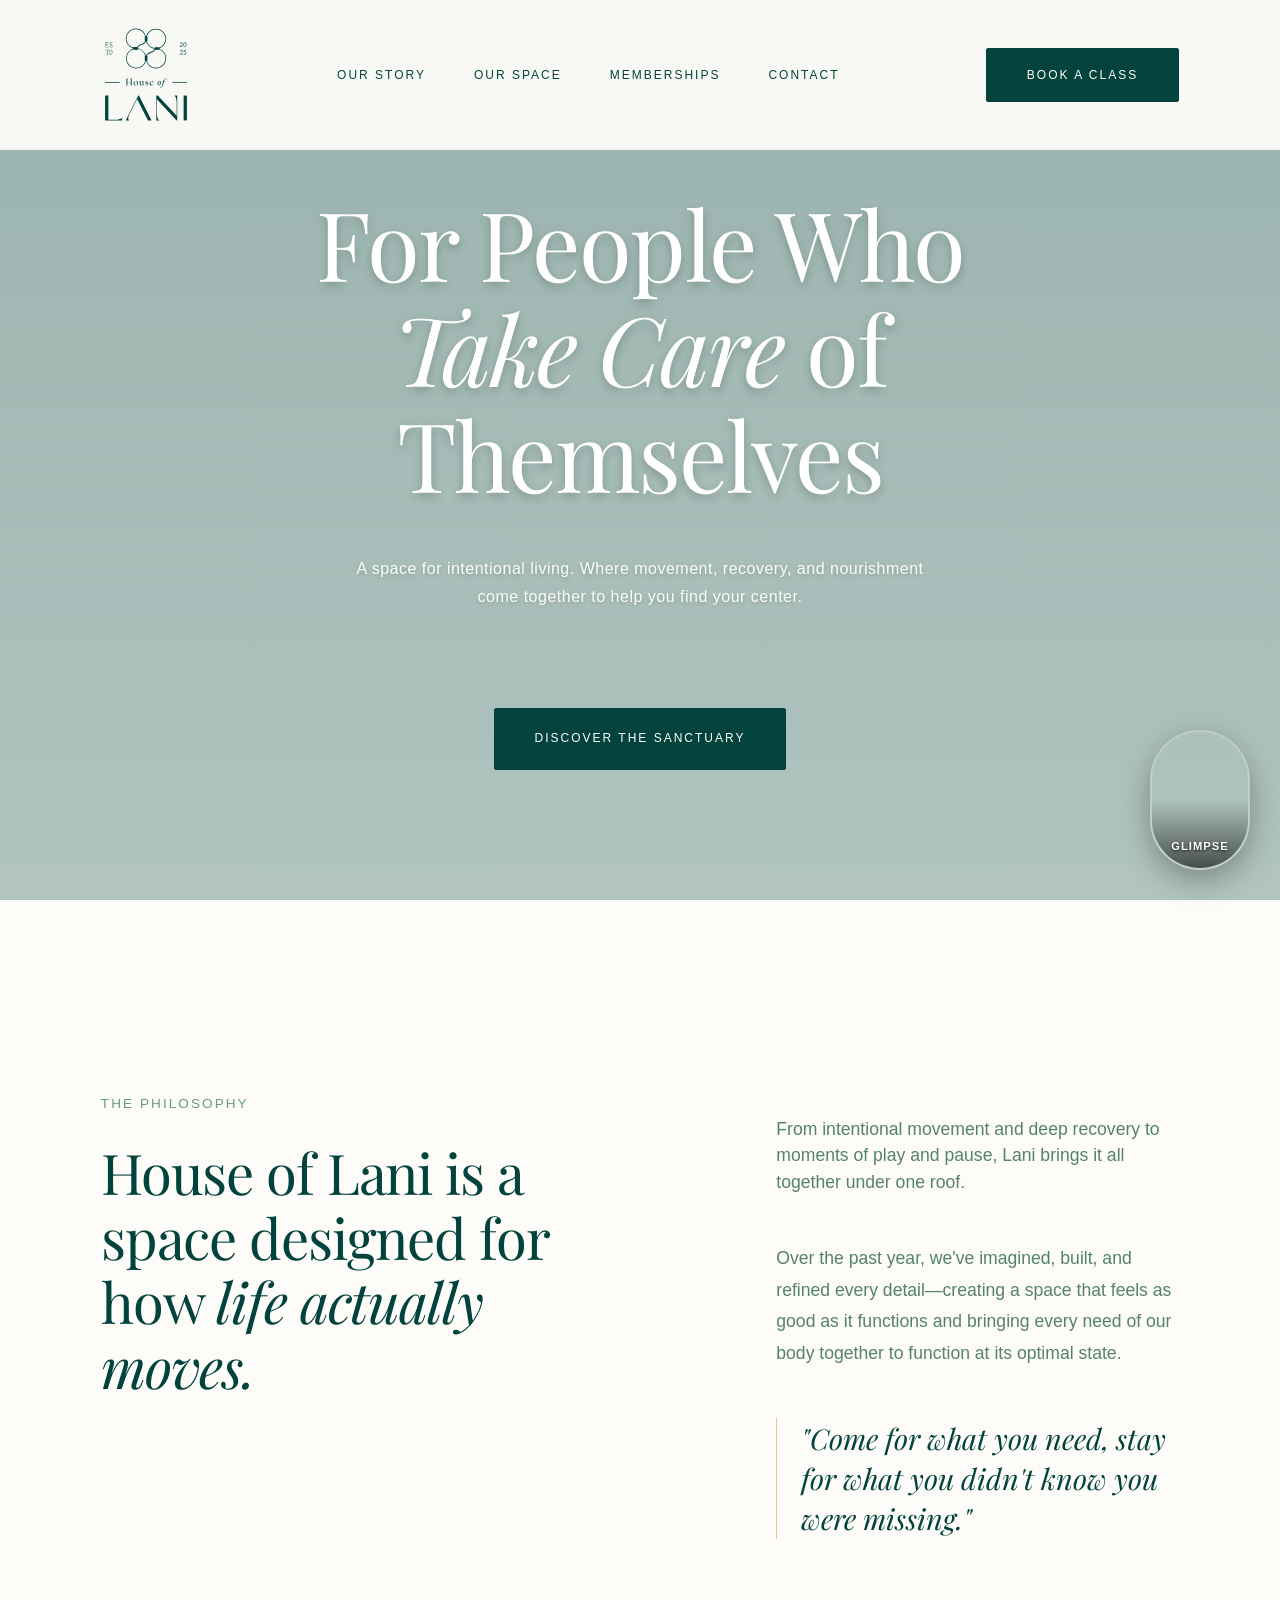
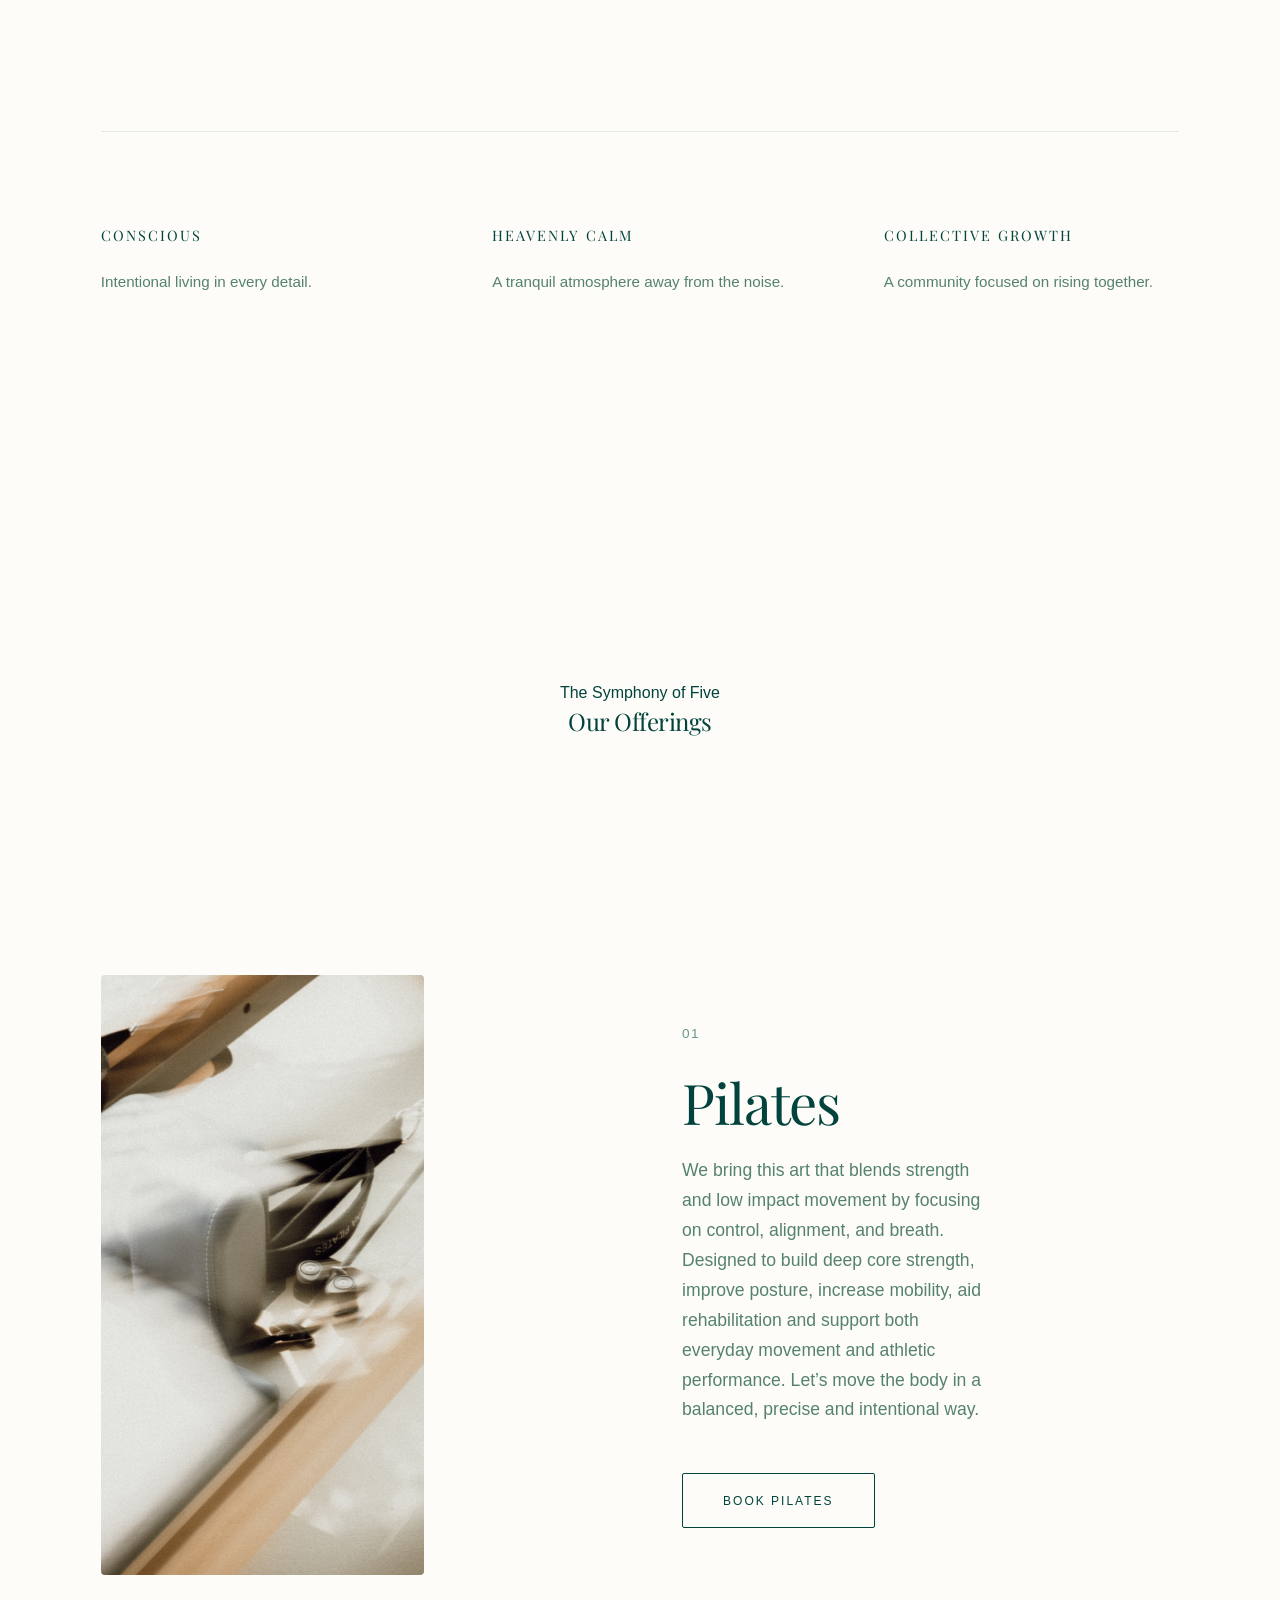
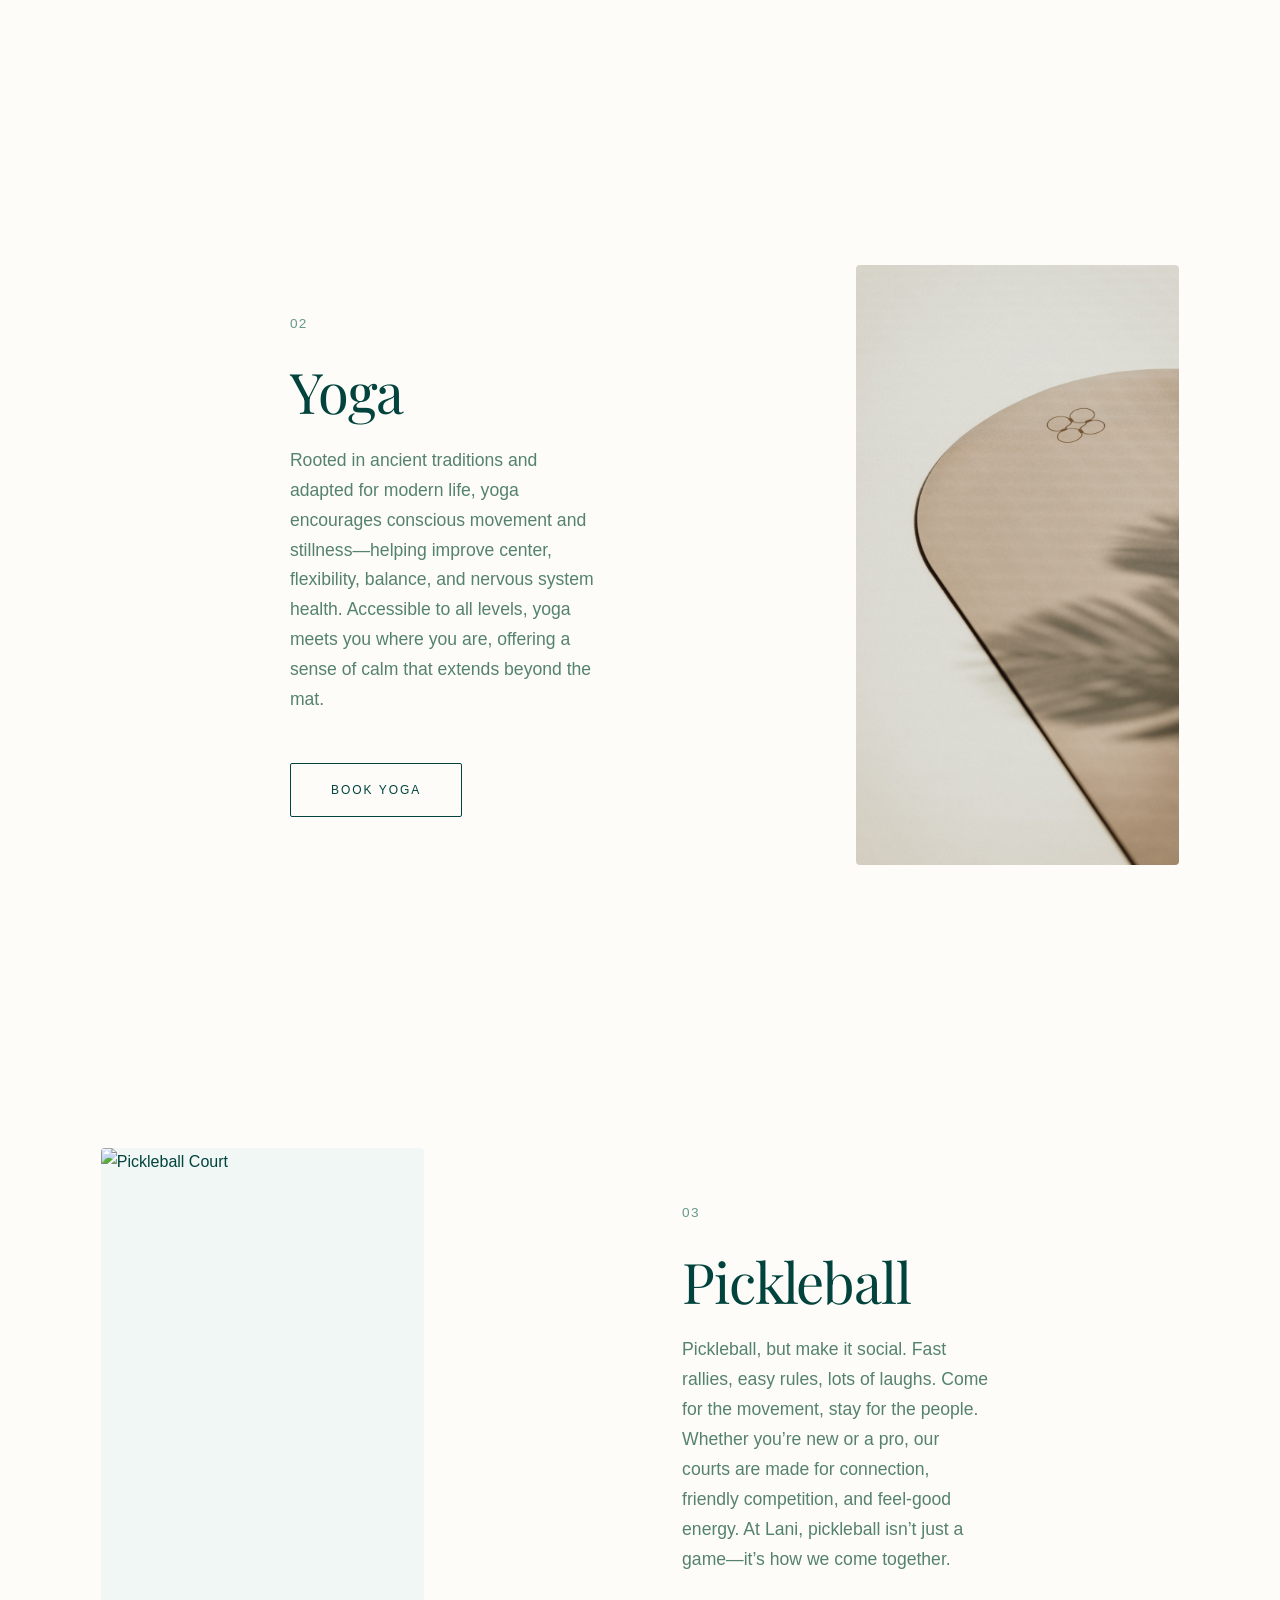
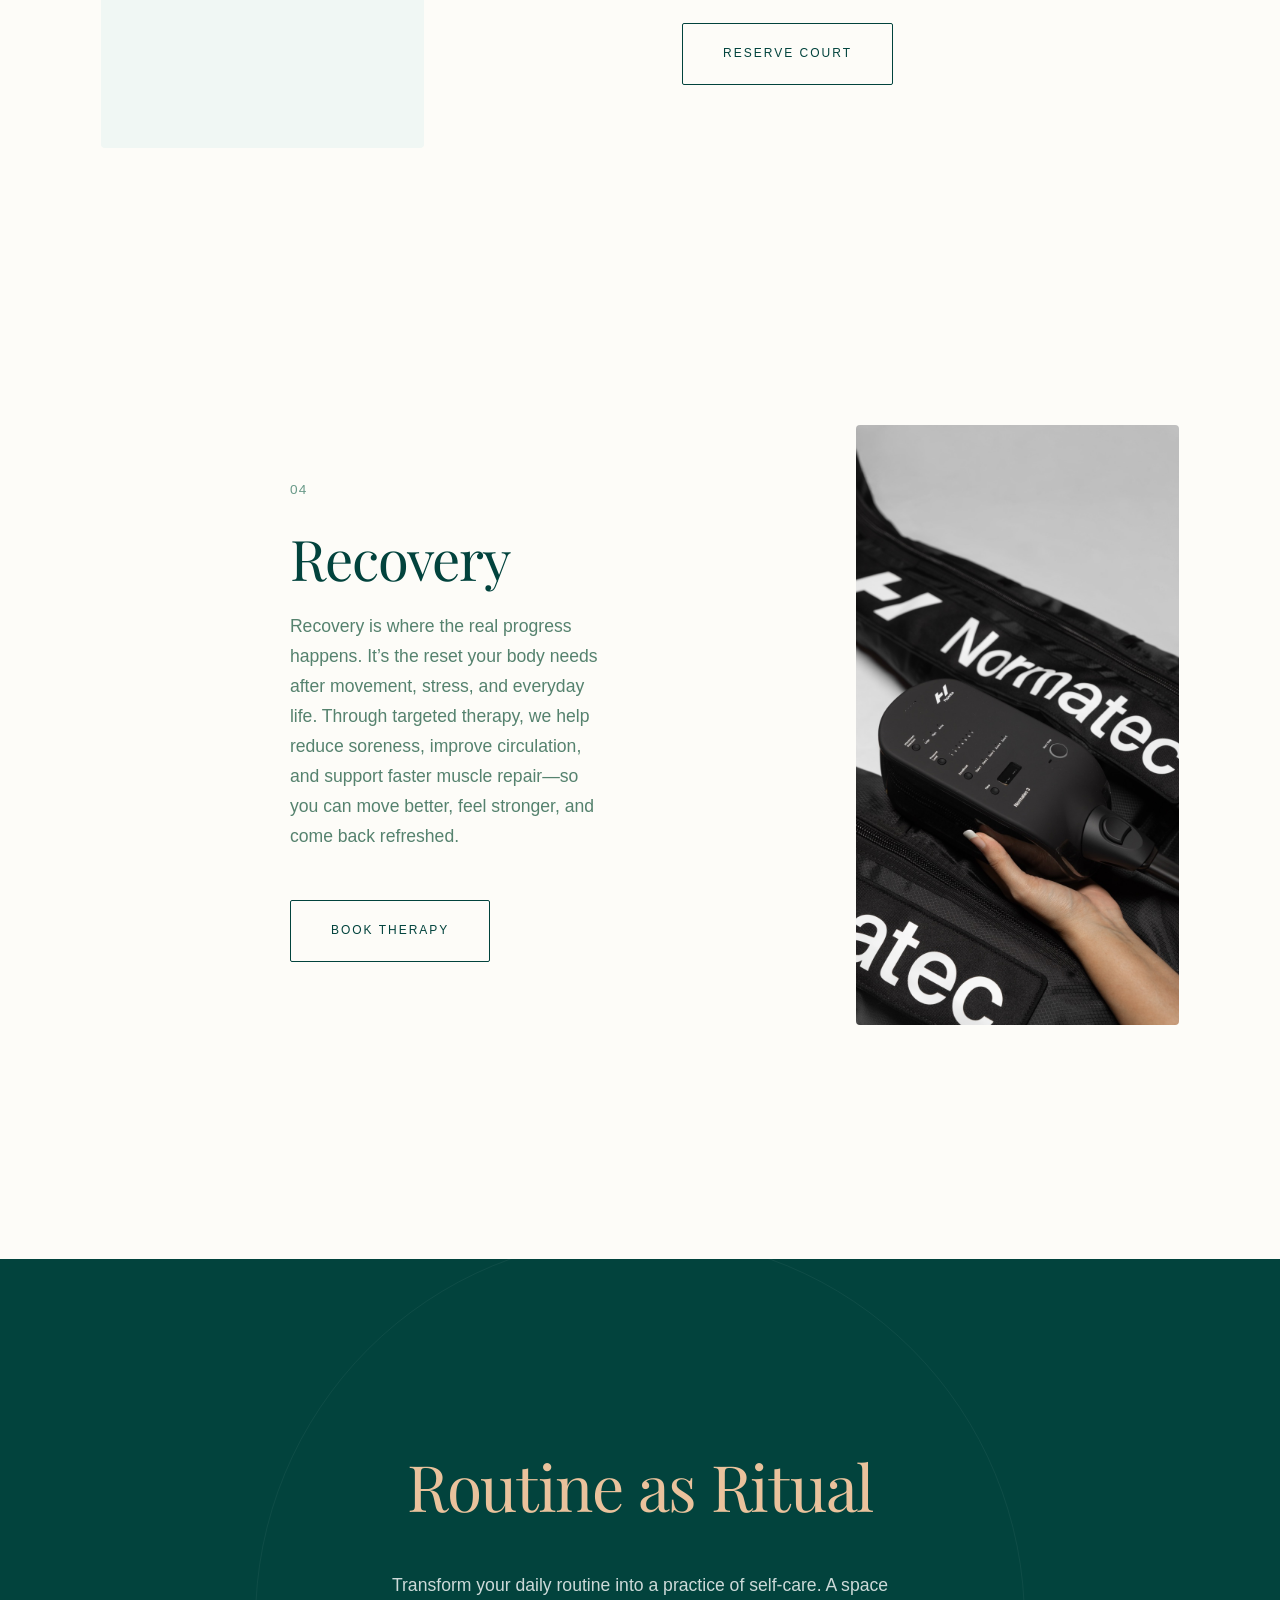
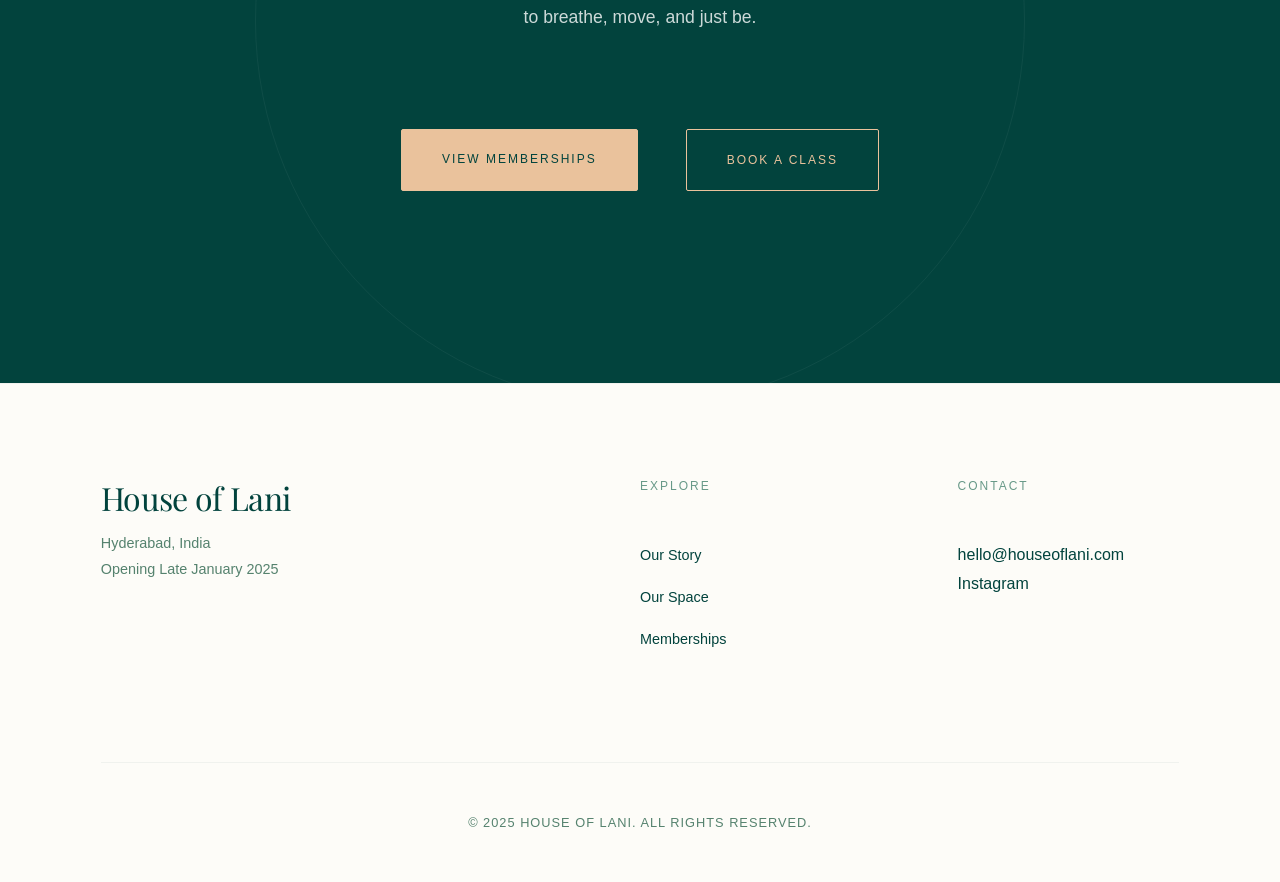
==== commit 13952bf2: "Added recovery mindbody integrations for what is available" ====
--- a/index.html
+++ b/index.html
@@ -13,7 +13,7 @@
     <link rel="preconnect" href="https://api.fontshare.com" />
     <link rel="preconnect" href="https://use.typekit.net" crossorigin />
     <link rel="preconnect" href="https://images.unsplash.com" />
-    
+
     <link rel="stylesheet" href="https://use.typekit.net/cqx1maj.css" />
     <link
       href="https://api.fontshare.com/v2/css?f[]=general-sans@300,400,500,600&display=swap"
@@ -299,6 +299,65 @@
         height: 100%;
         object-fit: cover;
       }
+
+      /* --- BOOKING WIDGET MODAL --- */
+      .booking-modal {
+        position: fixed;
+        top: 0;
+        left: 0;
+        width: 100%;
+        height: 100%;
+        z-index: 9999;
+        display: flex;
+        align-items: center;
+        justify-content: center;
+        opacity: 0;
+        pointer-events: none;
+        transition: opacity 0.4s ease;
+        background-color: rgba(
+          253,
+          252,
+          248,
+          0.95
+        ); /* Light background for reading */
+        backdrop-filter: blur(10px);
+        -webkit-backdrop-filter: blur(10px);
+      }
+
+      .booking-modal.is-active {
+        opacity: 1;
+        pointer-events: all;
+      }
+
+      .booking-modal-content {
+        position: relative;
+        width: 90%;
+        max-width: 1000px;
+        height: 80vh;
+        background: #fff;
+        border-radius: 20px;
+        box-shadow: 0 20px 40px rgba(0, 0, 0, 0.1);
+        overflow-y: auto;
+        padding: 2rem;
+        transform: translateY(20px);
+        transition: transform 0.4s ease;
+      }
+
+      .booking-modal.is-active .booking-modal-content {
+        transform: translateY(0);
+      }
+
+      .booking-modal-close {
+        position: absolute;
+        top: 20px;
+        right: 20px;
+        background: none;
+        border: none;
+        font-size: 2rem;
+        cursor: pointer;
+        color: var(--color-teal);
+        z-index: 10;
+      }
     </style>
   </head>
   <body>
@@ -330,7 +389,13 @@
           </ul>
         </nav>
         <div class="header-cta">
-          <a href="#" class="btn btn-primary">Reserve Your Space</a>
+          <button
+            class="btn btn-primary"
+            onclick="toggleBookingModal('class')"
+            type="button"
+          >
+            Book a Class
+          </button>
         </div>
         <button class="mobile-menu-toggle" aria-label="Toggle menu">
           <span></span>
@@ -369,6 +434,61 @@
         </div>
       </div>
 
+      <!-- Booking Modal -->
+      <div class="booking-modal" id="bookingModal">
+        <div class="booking-modal-content">
+          <button class="booking-modal-close" onclick="closeBookingModal()">
+            &times;
+          </button>
+
+          <!-- Pilates Widget Container -->
+          <div id="widget-pilates" class="booking-widget-container">
+            <!-- Mindbody Schedules widget begin -->
+            <div
+              class="mindbody-widget"
+              data-widget-type="Schedules"
+              data-widget-id="a3445352e81"
+            ></div>
+            <!-- Mindbody Schedules widget end -->
+          </div>
+
+          <!-- Yoga Widget Container -->
+          <div
+            id="widget-yoga"
+            class="booking-widget-container"
+            style="display: none"
+          >
+            <!-- Mindbody Schedules widget begin -->
+            <div
+              class="mindbody-widget"
+              data-widget-type="Schedules"
+              data-widget-id="a3445372e81"
+            ></div>
+            <!-- Mindbody Schedules widget end -->
+          </div>
+
+          <!-- Class Widget Container -->
+          <div
+            id="widget-class"
+            class="booking-widget-container"
+            style="display: none"
+          >
+            <!-- Mindbody Schedules widget begin -->
+            <div
+              class="mindbody-widget"
+              data-widget-type="Schedules"
+              data-widget-id="a3442902e81"
+            ></div>
+            <!-- Mindbody Schedules widget end -->
+          </div>
+
+          <script
+            async
+            src="https://brandedweb.mindbodyonline.com/embed/widget.js"
+          ></script>
+        </div>
+      </div>
+
       <script>
         function toggleModal() {
           const modal = document.getElementById("videoModal");
@@ -382,6 +502,33 @@
           } else {
             video.pause();
           }
+        }
+
+        function toggleBookingModal(type) {
+          const modal = document.getElementById("bookingModal");
+          const pilatesWidget = document.getElementById("widget-pilates");
+          const yogaWidget = document.getElementById("widget-yoga");
+          const classWidget = document.getElementById("widget-class");
+
+          // Hide all first
+          if (pilatesWidget) pilatesWidget.style.display = "none";
+          if (yogaWidget) yogaWidget.style.display = "none";
+          if (classWidget) classWidget.style.display = "none";
+
+          // Show requested
+          if (type === "pilates" && pilatesWidget) {
+            pilatesWidget.style.display = "block";
+          } else if (type === "yoga" && yogaWidget) {
+            yogaWidget.style.display = "block";
+          } else if (type === "class" && classWidget) {
+            classWidget.style.display = "block";
+          }
+
+          modal.classList.add("is-active");
+        }
+
+        function closeBookingModal() {
+          document.getElementById("bookingModal").classList.remove("is-active");
         }
       </script>
 
@@ -465,7 +612,13 @@
                   athletic performance. Let’s move the body in a balanced,
                   precise and intentional way.
                 </p>
-                <a href="#" class="btn btn-outline">Book Pilates</a>
+                <button
+                  class="btn btn-outline"
+                  onclick="toggleBookingModal('pilates')"
+                  type="button"
+                >
+                  Book Pilates
+                </button>
               </div>
             </article>
 
@@ -490,7 +643,13 @@
                   Accessible to all levels, yoga meets you where you are,
                   offering a sense of calm that extends beyond the mat.
                 </p>
-                <a href="#" class="btn btn-outline">Book Yoga</a>
+                <button
+                  class="btn btn-outline"
+                  onclick="toggleBookingModal('yoga')"
+                  type="button"
+                >
+                  Book Yoga
+                </button>
               </div>
             </article>
 
@@ -544,7 +703,7 @@
               </div>
             </article>
 
-            <!-- Nourishment -->
+            <!-- Nourishment (Hidden)
             <article class="offering-item">
               <div class="offering-image">
                 <img
@@ -567,6 +726,7 @@
                 <a href="#" class="btn btn-outline">View Menu</a>
               </div>
             </article>
+            -->
           </div>
         </div>
       </section>
@@ -582,7 +742,13 @@
             </p>
             <div class="cta-group">
               <a href="#" class="btn btn-primary">View Memberships</a>
-              <a href="#" class="btn btn-outline">Book a Class</a>
+              <button
+                class="btn btn-outline"
+                onclick="toggleBookingModal('class')"
+                type="button"
+              >
+                Book a Class
+              </button>
             </div>
           </div>
         </div>
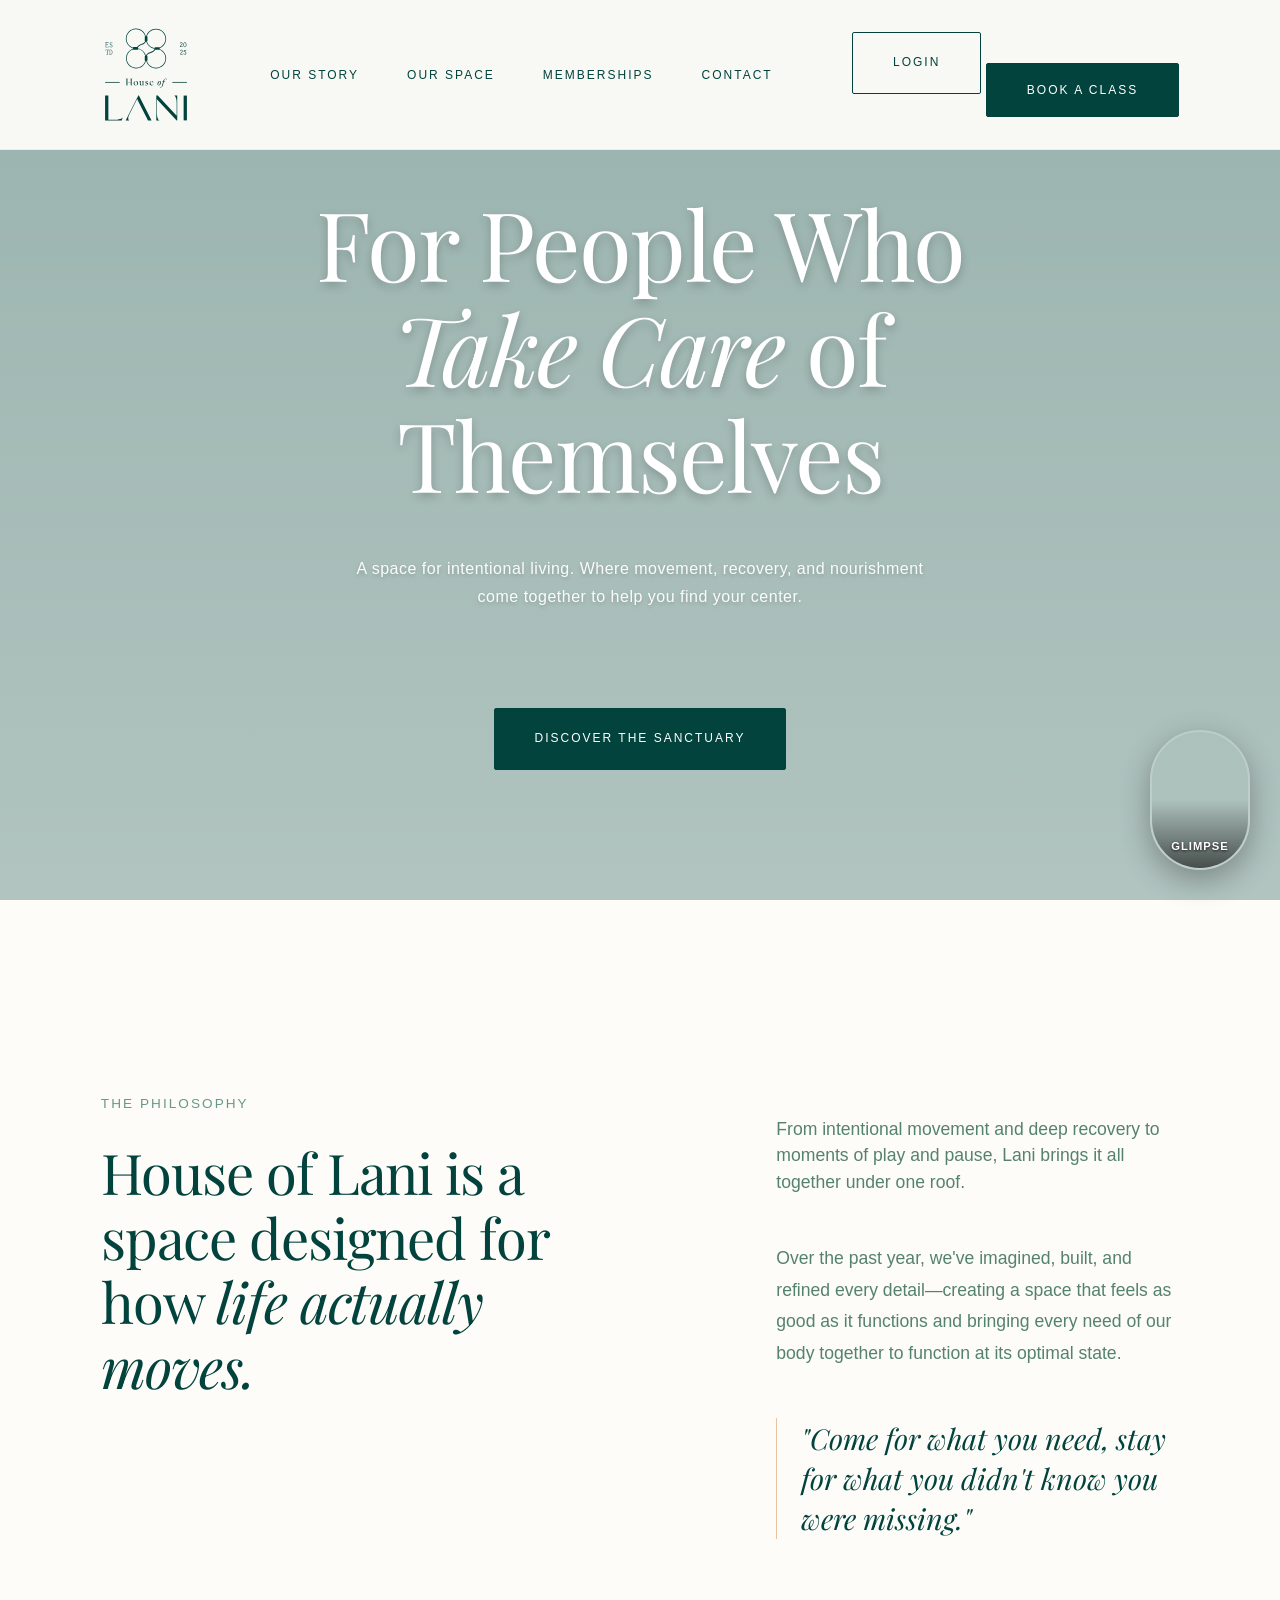
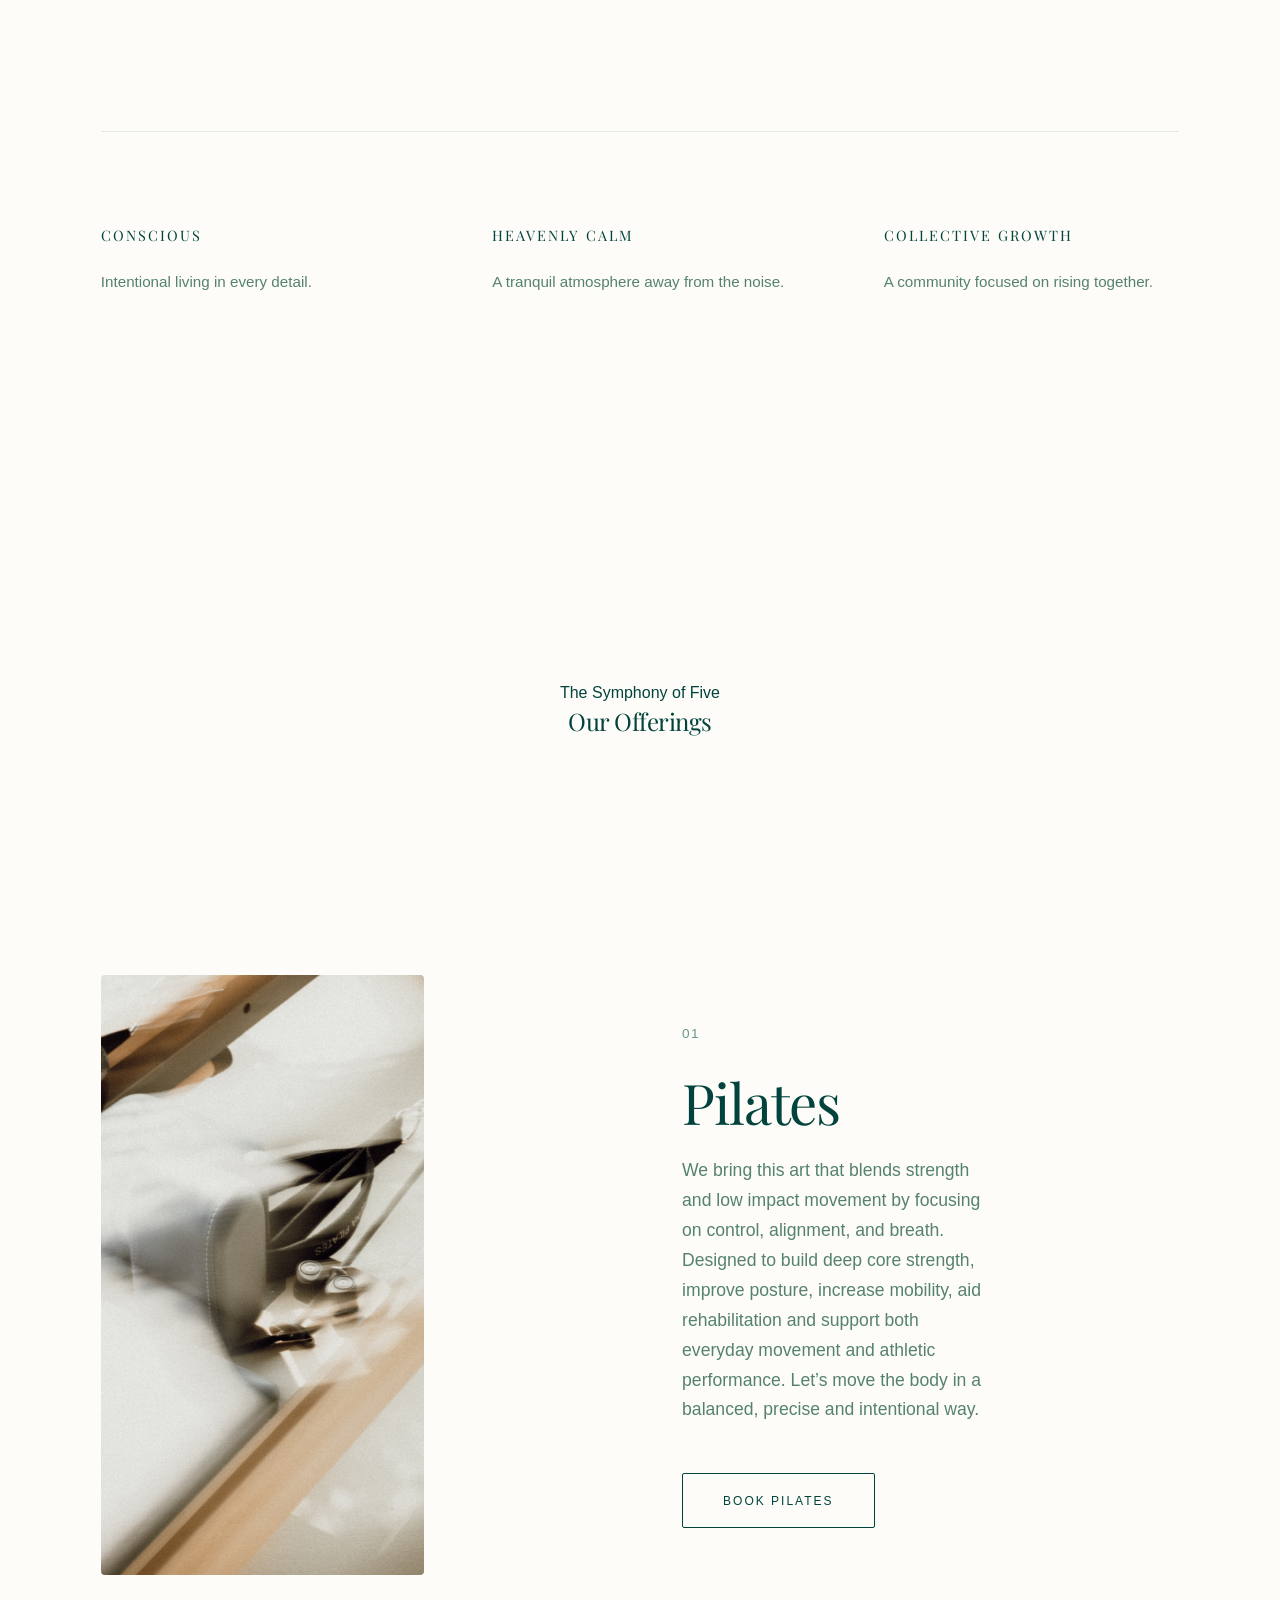
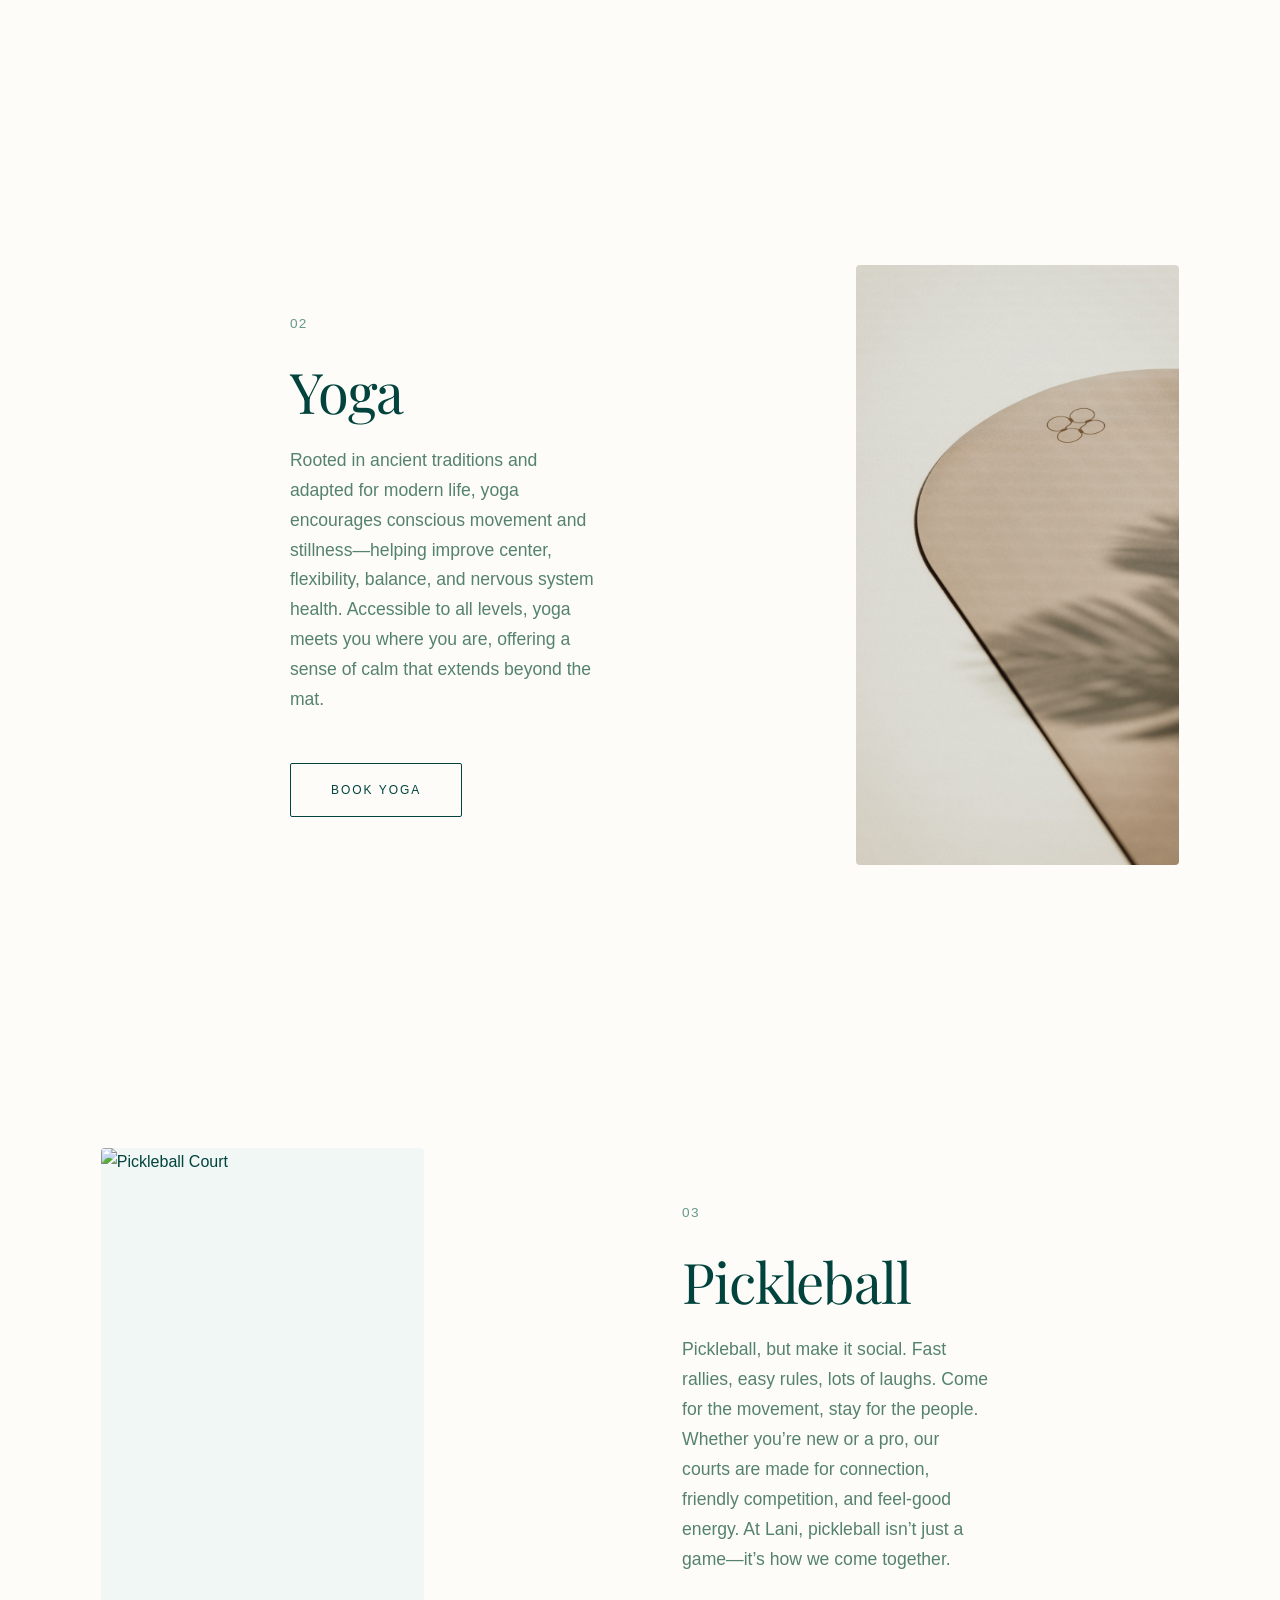
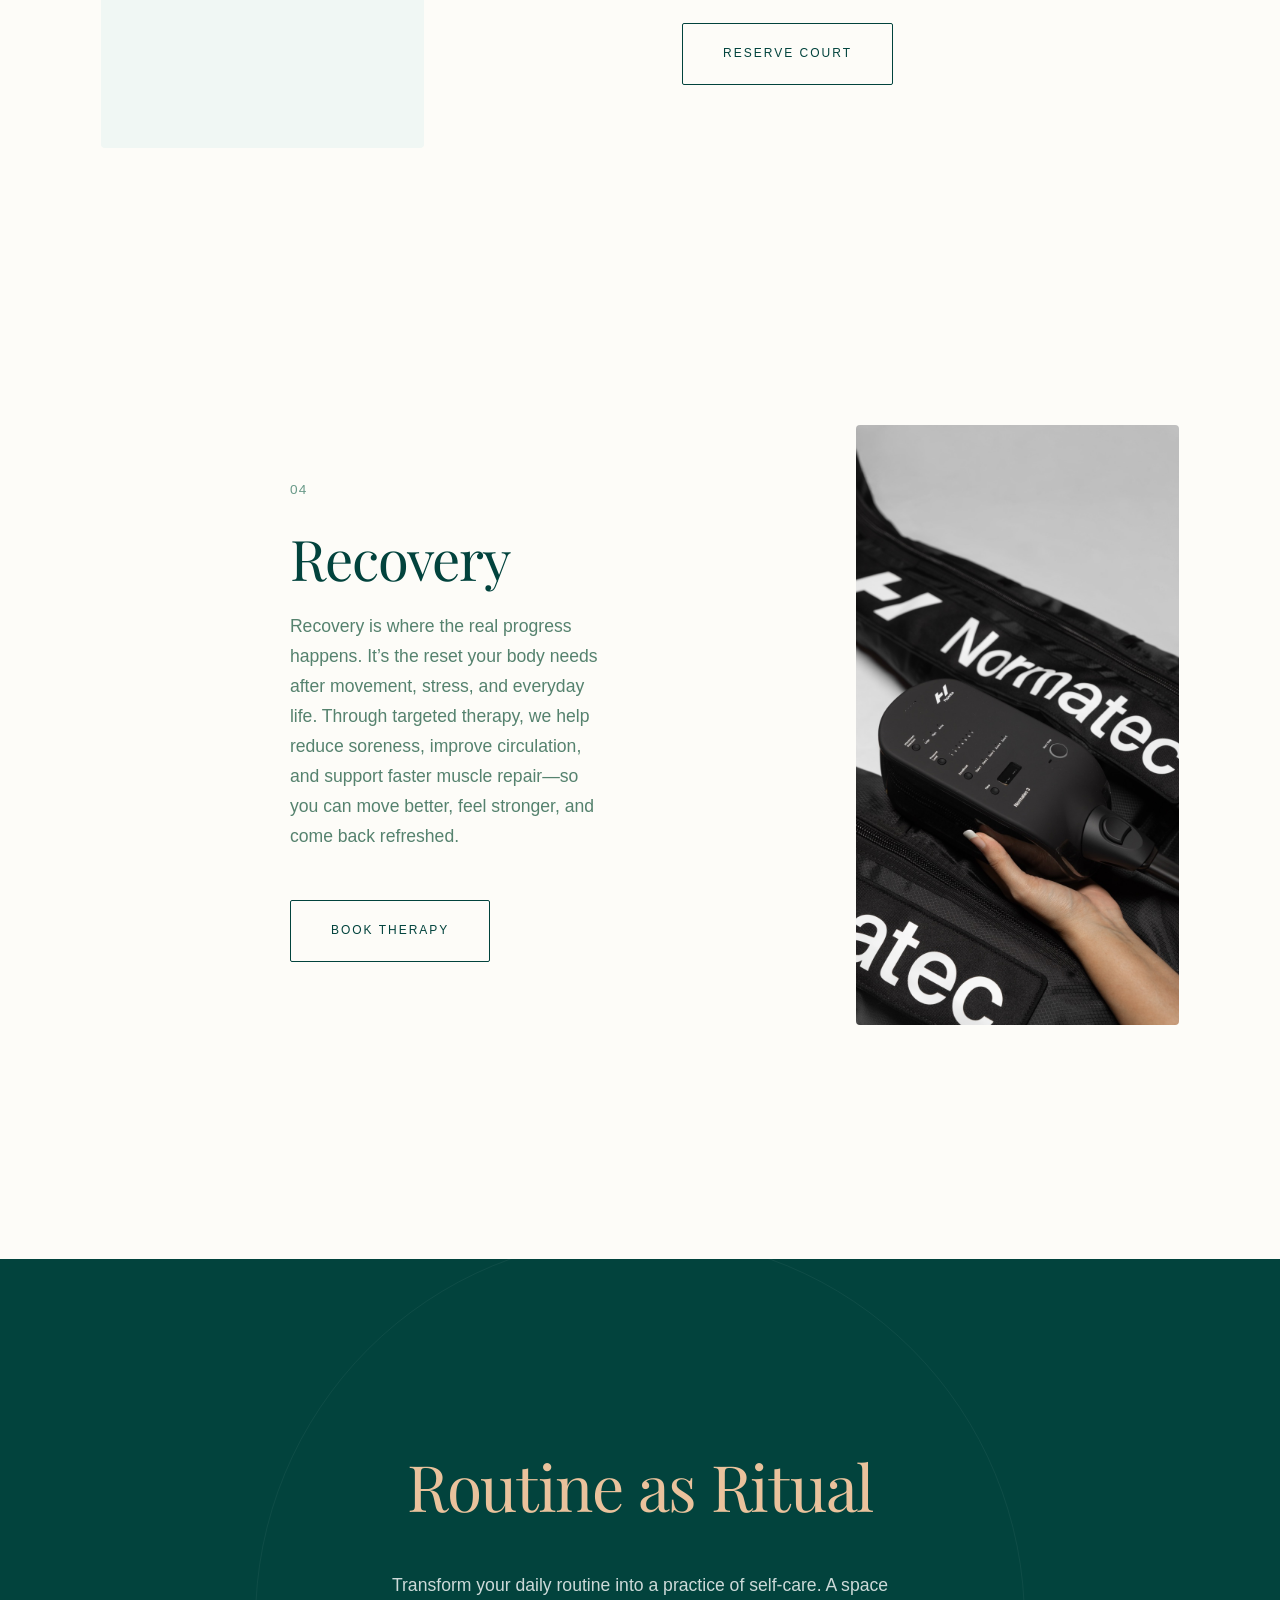
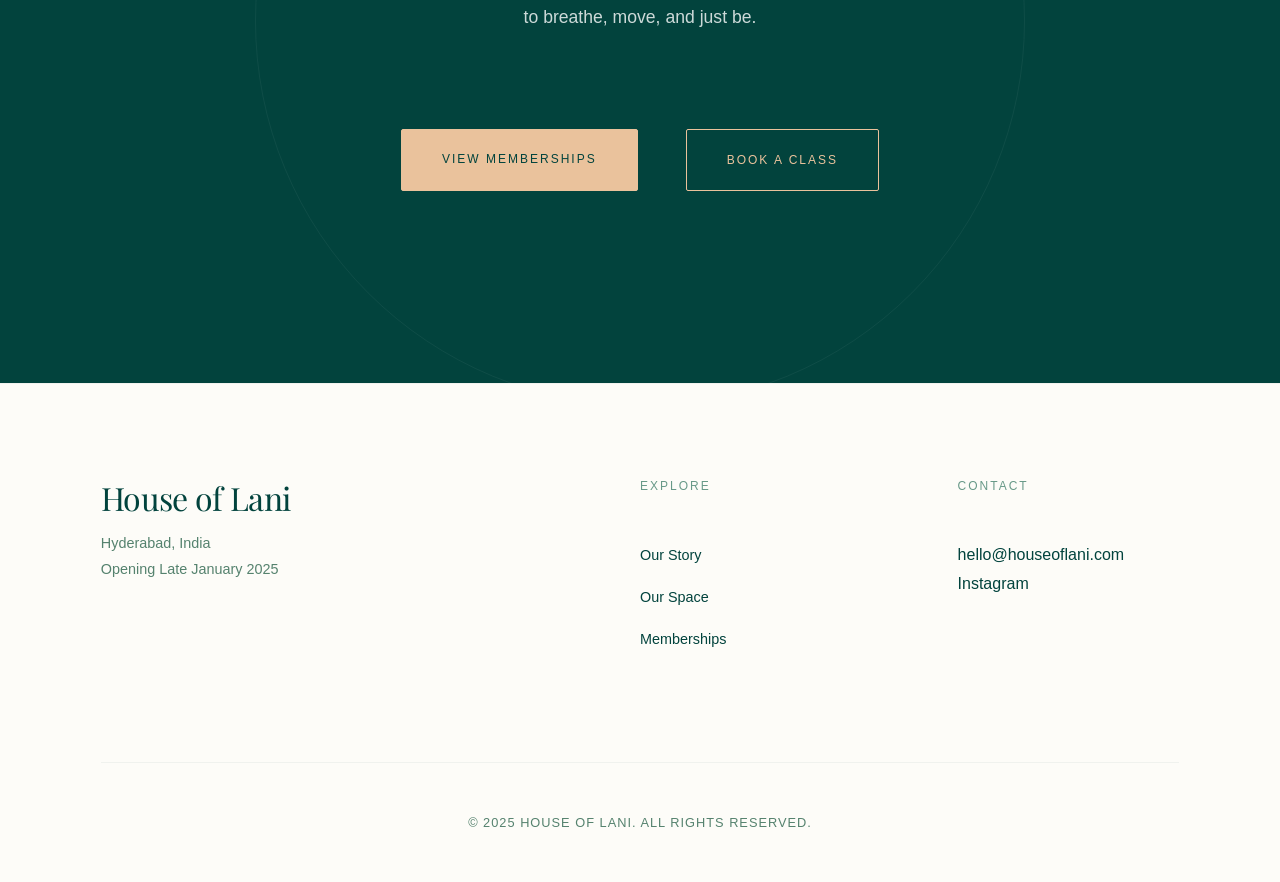
==== commit affd4d23: "feat: add login CTA to homepage header" ====
--- a/index.html
+++ b/index.html
@@ -382,13 +382,36 @@
         </a>
         <nav class="main-nav">
           <ul>
-            <li><a href="#our-story">Our Story</a></li>
-            <li><a href="#our-space">Our Space</a></li>
-            <li><a href="#memberships">Memberships</a></li>
+            <li><a href="index.html#our-story">Our Story</a></li>
+            <li><a href="index.html#our-space">Our Space</a></li>
+            <li><a href="memberships.html">Memberships</a></li>
             <li><a href="#contact">Contact</a></li>
-          </ul>
-        </nav>
+          </ul>          <div class="mobile-cta" style="display: none;">
+            <a
+              href="https://clients.mindbodyonline.com/classic/ws?studioid=5750997&stype=-2&subTab=schedule"
+              class="btn btn-outline"
+              target="_blank"
+              rel="noopener noreferrer"
+            >
+              Login
+            </a>
+            <button
+              class="btn btn-primary"
+              onclick="toggleBookingModal('class')"
+              type="button"
+            >
+              Book a Class
+            </button>
+          </div>        </nav>
         <div class="header-cta">
+          <a
+            href="https://clients.mindbodyonline.com/classic/ws?studioid=5750997&stype=-2&subTab=schedule"
+            class="btn btn-outline"
+            target="_blank"
+            rel="noopener noreferrer"
+          >
+            Login
+          </a>
           <button
             class="btn btn-primary"
             onclick="toggleBookingModal('class')"
@@ -741,7 +764,9 @@
               to breathe, move, and just be.
             </p>
             <div class="cta-group">
-              <a href="#" class="btn btn-primary">View Memberships</a>
+              <a href="memberships.html" class="btn btn-primary"
+                >View Memberships</a
+              >
               <button
                 class="btn btn-outline"
                 onclick="toggleBookingModal('class')"
@@ -766,9 +791,9 @@
           <div class="footer-links">
             <h5>Explore</h5>
             <ul>
-              <li><a href="#our-story">Our Story</a></li>
-              <li><a href="#our-space">Our Space</a></li>
-              <li><a href="#memberships">Memberships</a></li>
+              <li><a href="index.html#our-story">Our Story</a></li>
+              <li><a href="index.html#our-space">Our Space</a></li>
+              <li><a href="memberships.html">Memberships</a></li>
             </ul>
           </div>
           <div class="footer-contact">
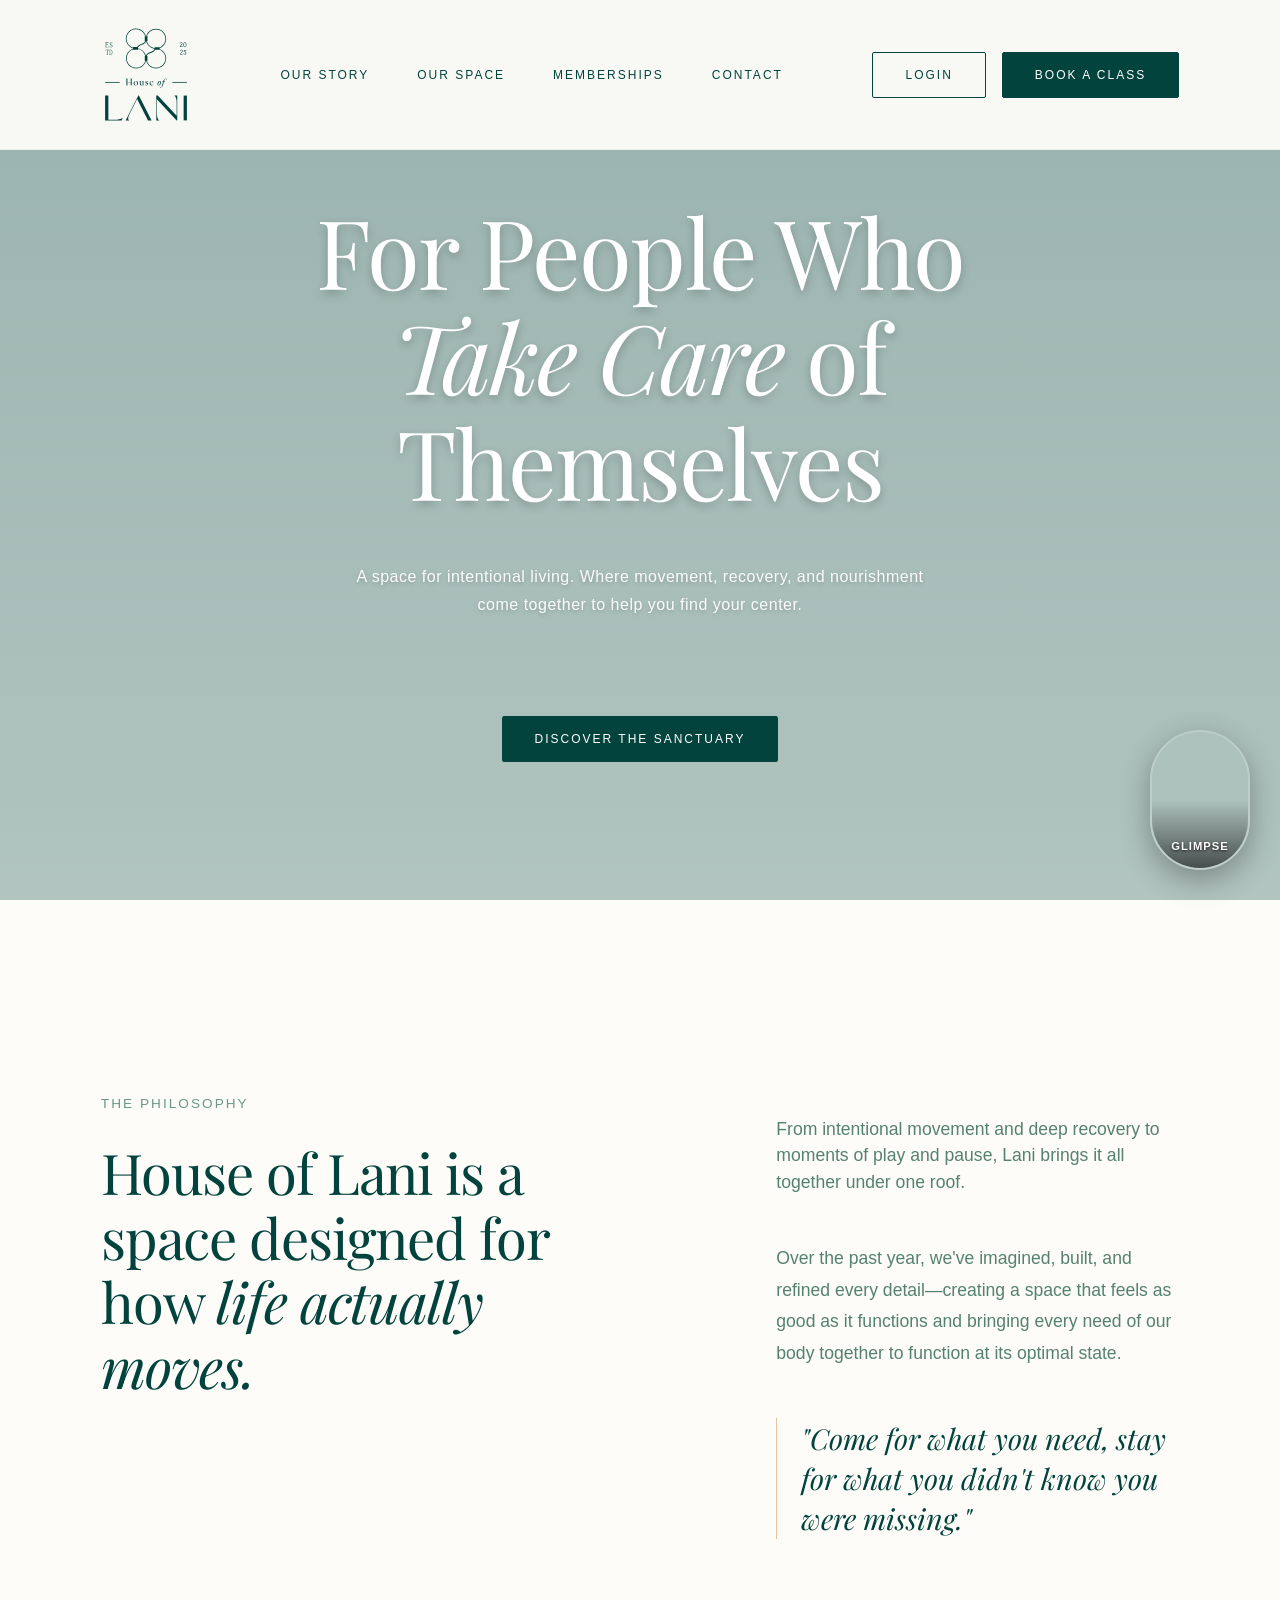
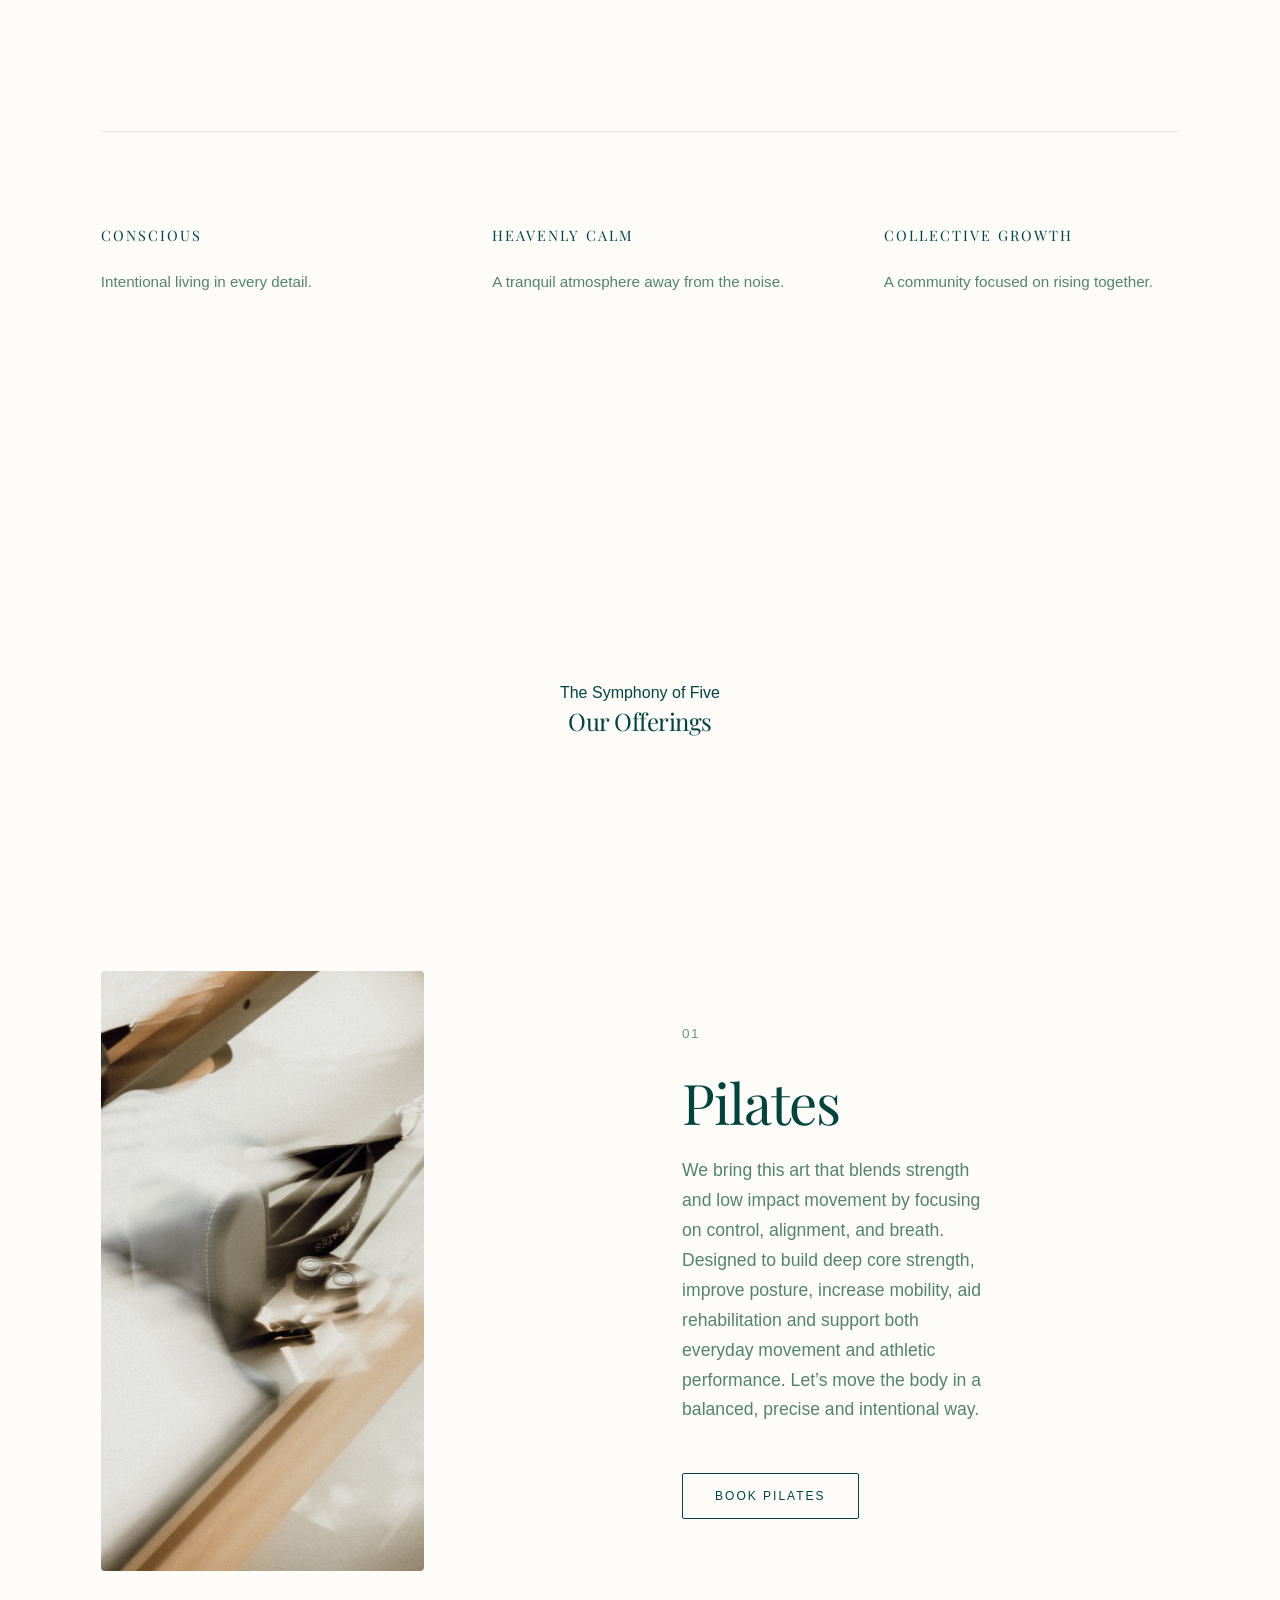
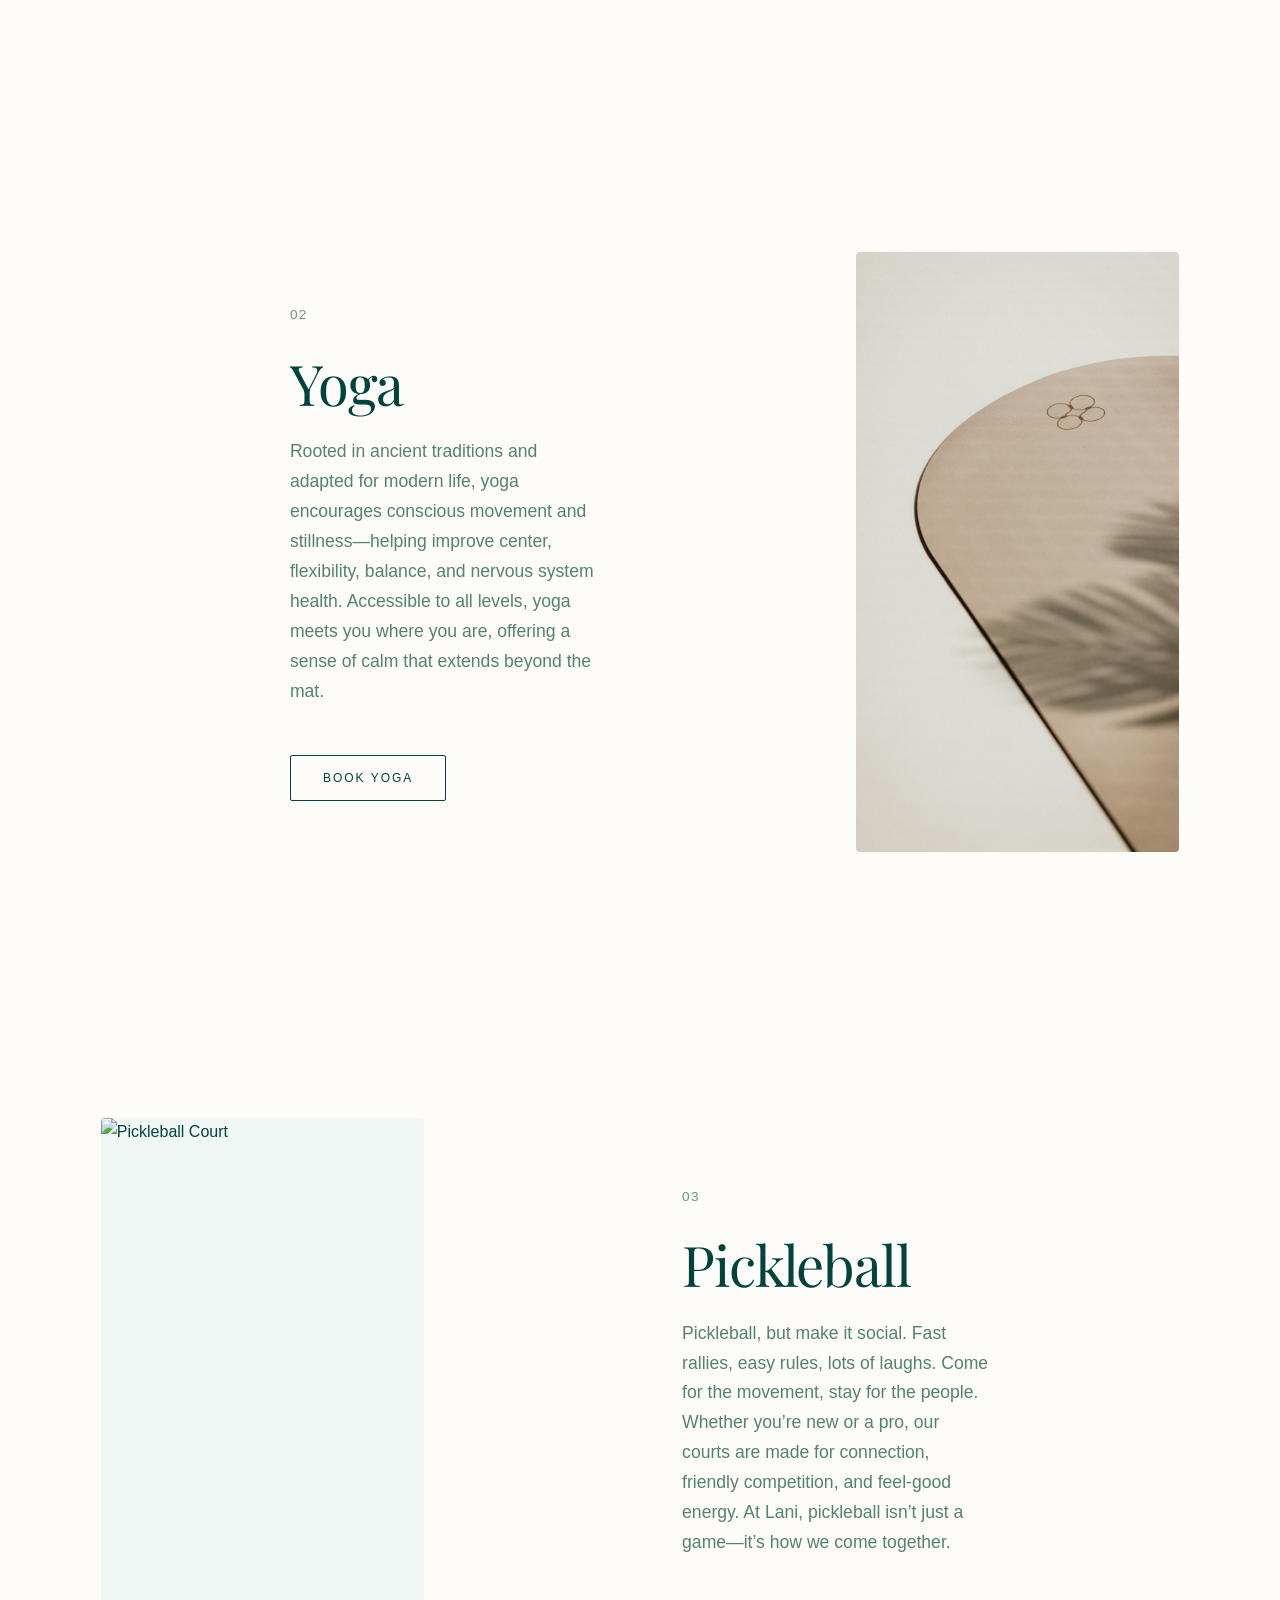
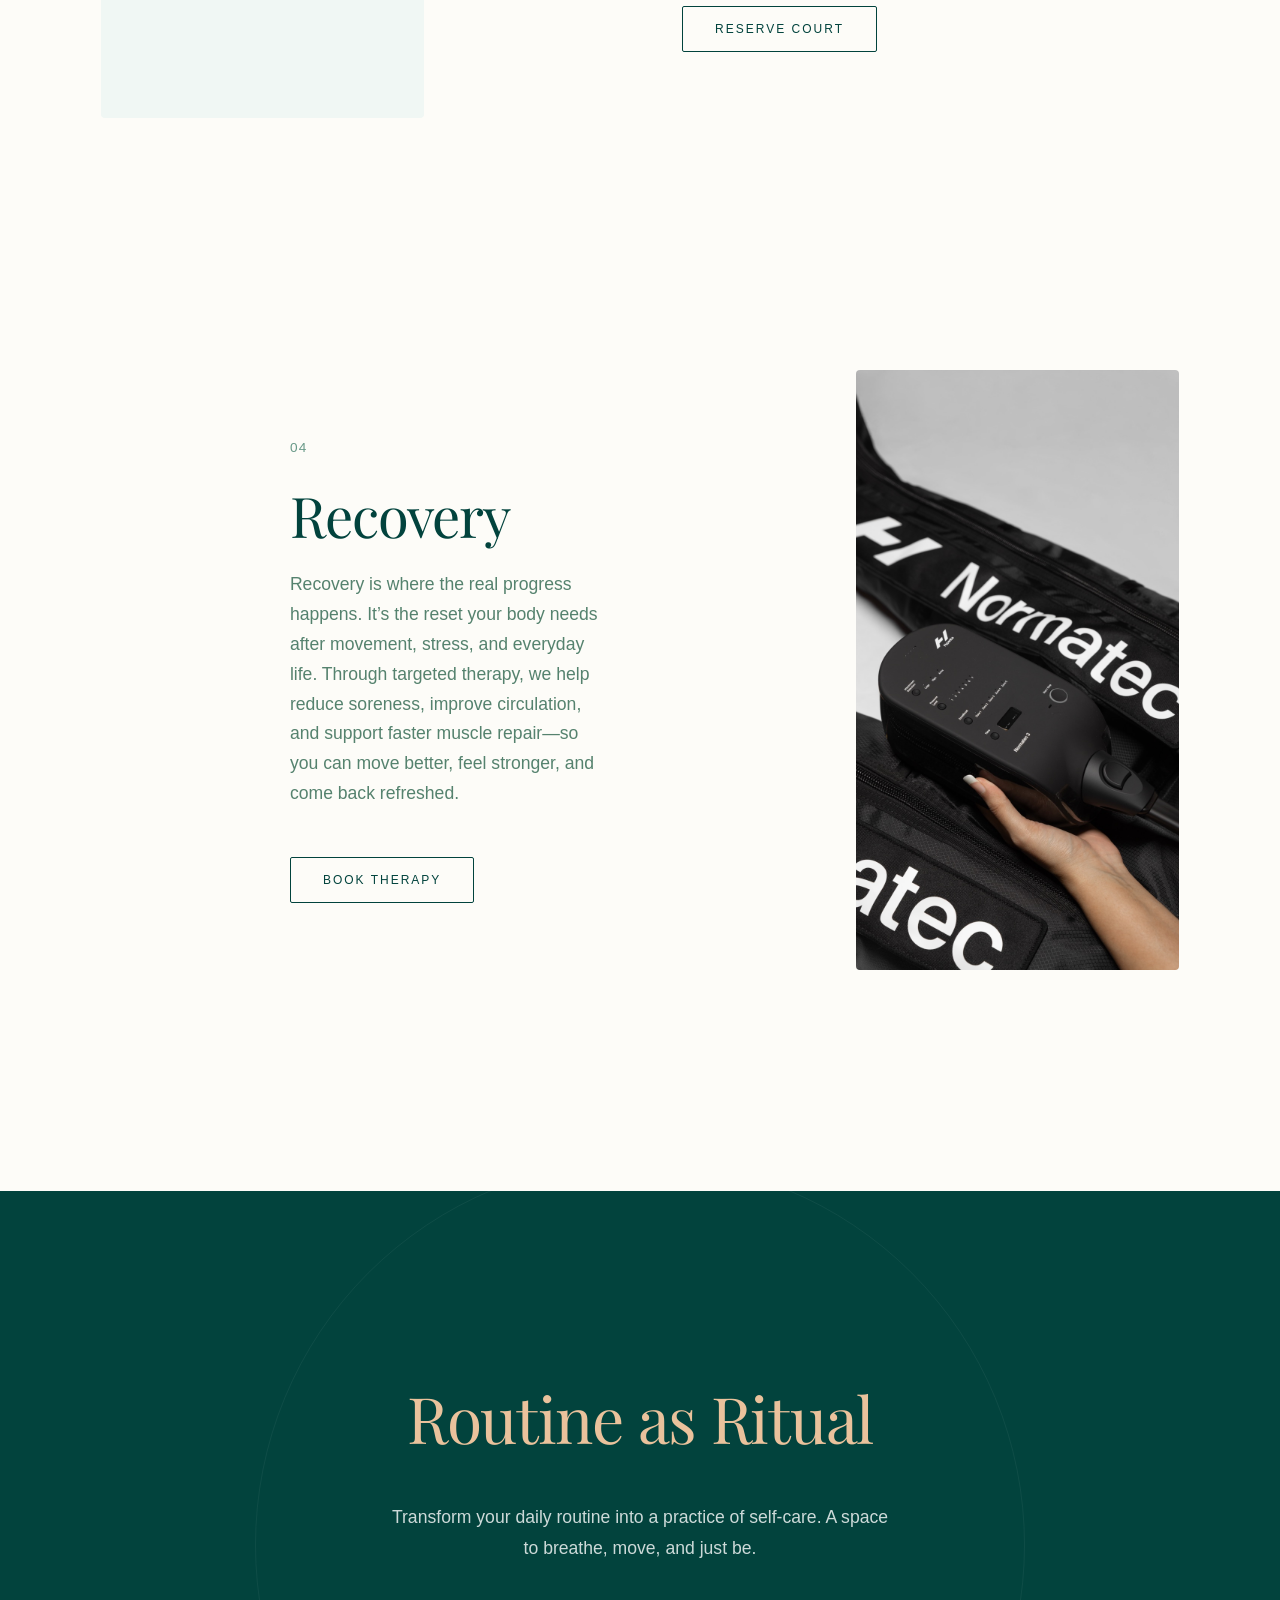
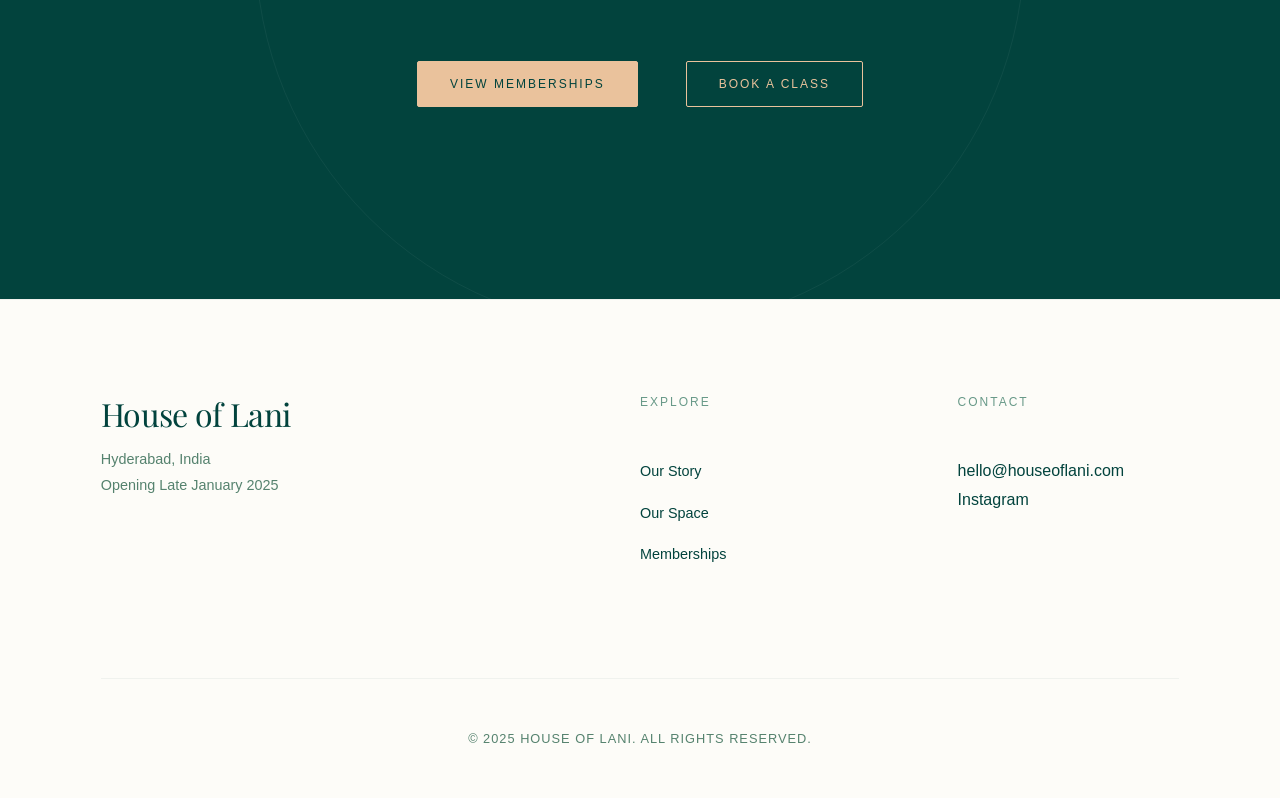
==== commit 64dddbbf: "Improve mobile tabs for memberships" ====
--- a/index.html
+++ b/index.html
@@ -386,7 +386,8 @@
             <li><a href="index.html#our-space">Our Space</a></li>
             <li><a href="memberships.html">Memberships</a></li>
             <li><a href="#contact">Contact</a></li>
-          </ul>          <div class="mobile-cta" style="display: none;">
+          </ul>
+          <div class="mobile-cta" style="display: none">
             <a
               href="https://clients.mindbodyonline.com/classic/ws?studioid=5750997&stype=-2&subTab=schedule"
               class="btn btn-outline"
@@ -402,7 +403,8 @@
             >
               Book a Class
             </button>
-          </div>        </nav>
+          </div>
+        </nav>
         <div class="header-cta">
           <a
             href="https://clients.mindbodyonline.com/classic/ws?studioid=5750997&stype=-2&subTab=schedule"
--- a/assets/css/styles.css
+++ b/assets/css/styles.css
@@ -96,19 +96,27 @@
 
 /* Buttons - Minimalist & Exclusive */
 .btn {
-  display: inline-block;
-  padding: 1.2rem 2.5rem;
-  border-radius: 0; /* Sharp corners for luxury, or very slight radius */
+  display: inline-flex;
+  align-items: center;
+  justify-content: center;
+  padding: 1rem 2rem;
   border-radius: 2px;
   font-family: var(--font-body);
   font-weight: 400;
   text-transform: uppercase;
-  letter-spacing: 2px; /* Wide tracking */
+  letter-spacing: 2px;
   font-size: 0.75rem;
   cursor: pointer;
   transition: all 0.4s ease;
   position: relative;
   overflow: hidden;
+  line-height: 1;
+  height: auto;
+  text-decoration: none;
+  border: 1px solid transparent; /* Ensure border box model consistency */
+  appearance: none;
+  -webkit-appearance: none;
+  background: none;
 }
 
 .btn-primary {
@@ -198,7 +206,9 @@
 }
 
 .header-cta {
-  display: block;
+  display: flex;
+  gap: 1rem;
+  align-items: center;
 }
 
 .mobile-menu-toggle {
@@ -773,6 +783,27 @@
     font-style: italic;
   }
 
+  .main-nav .mobile-cta {
+    display: flex !important;
+    flex-direction: column;
+    gap: 1rem;
+    margin-top: 2rem;
+    align-items: center;
+  }
+
+  .main-nav .mobile-cta a,
+  .main-nav .mobile-cta button {
+    font-size: 0.75rem;
+    font-family: var(--font-body);
+    text-transform: uppercase;
+    font-style: normal;
+    letter-spacing: 2px;
+  }
+
+  .main-nav .mobile-cta a::after {
+    display: none;
+  }
+
   /* Values */
   .values-grid {
     grid-template-columns: 1fr;
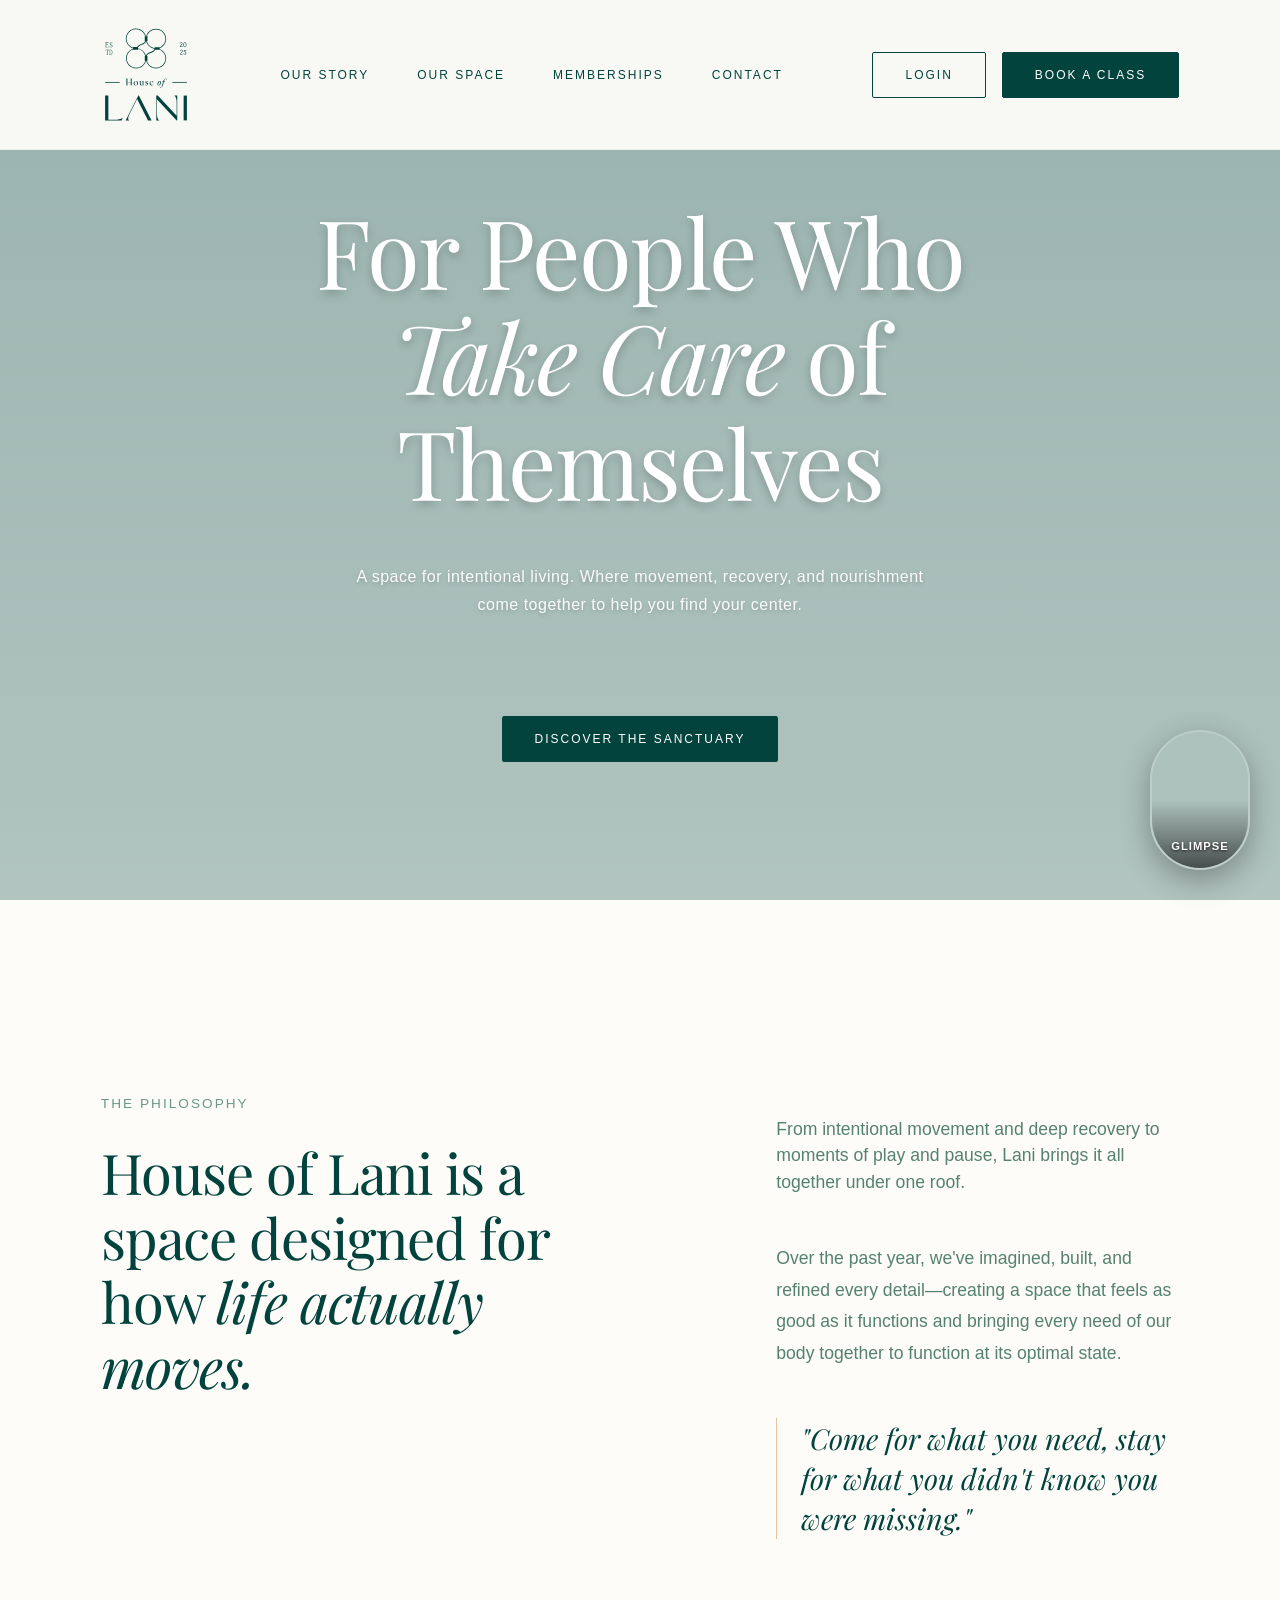
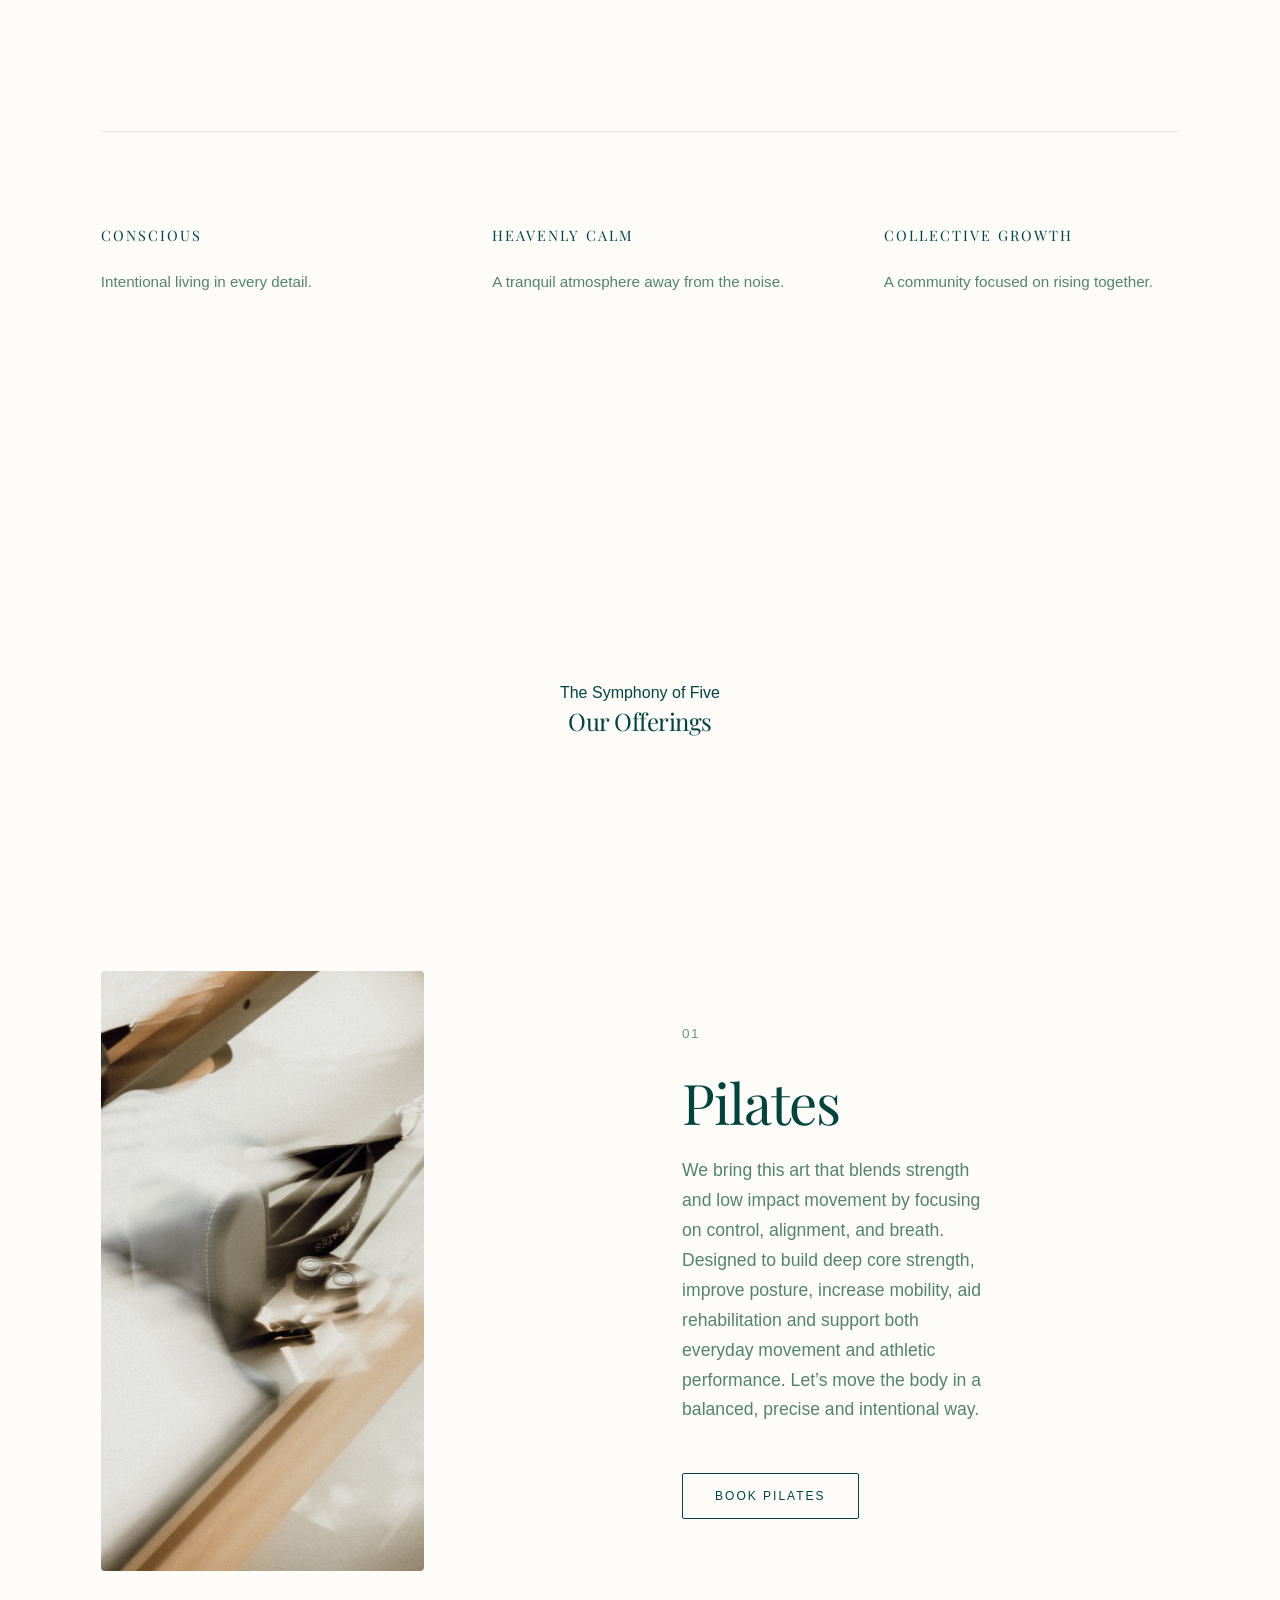
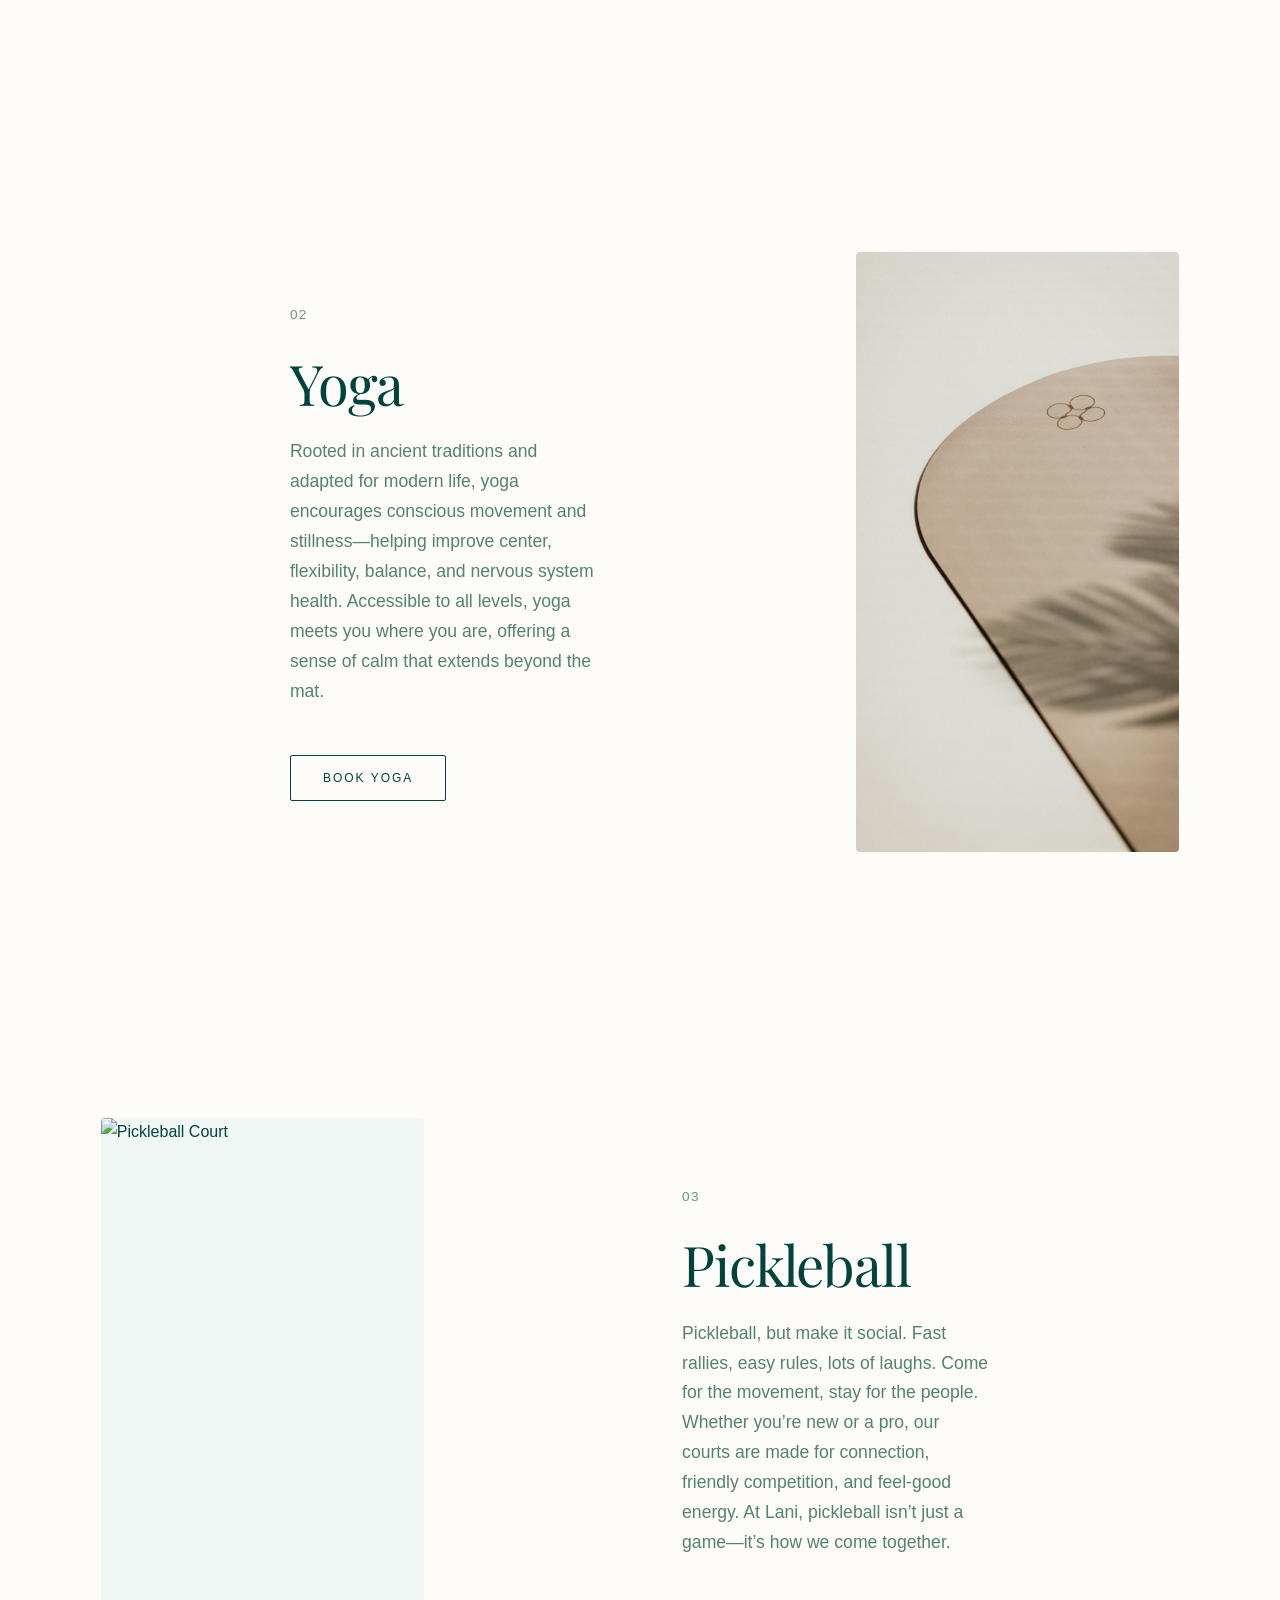
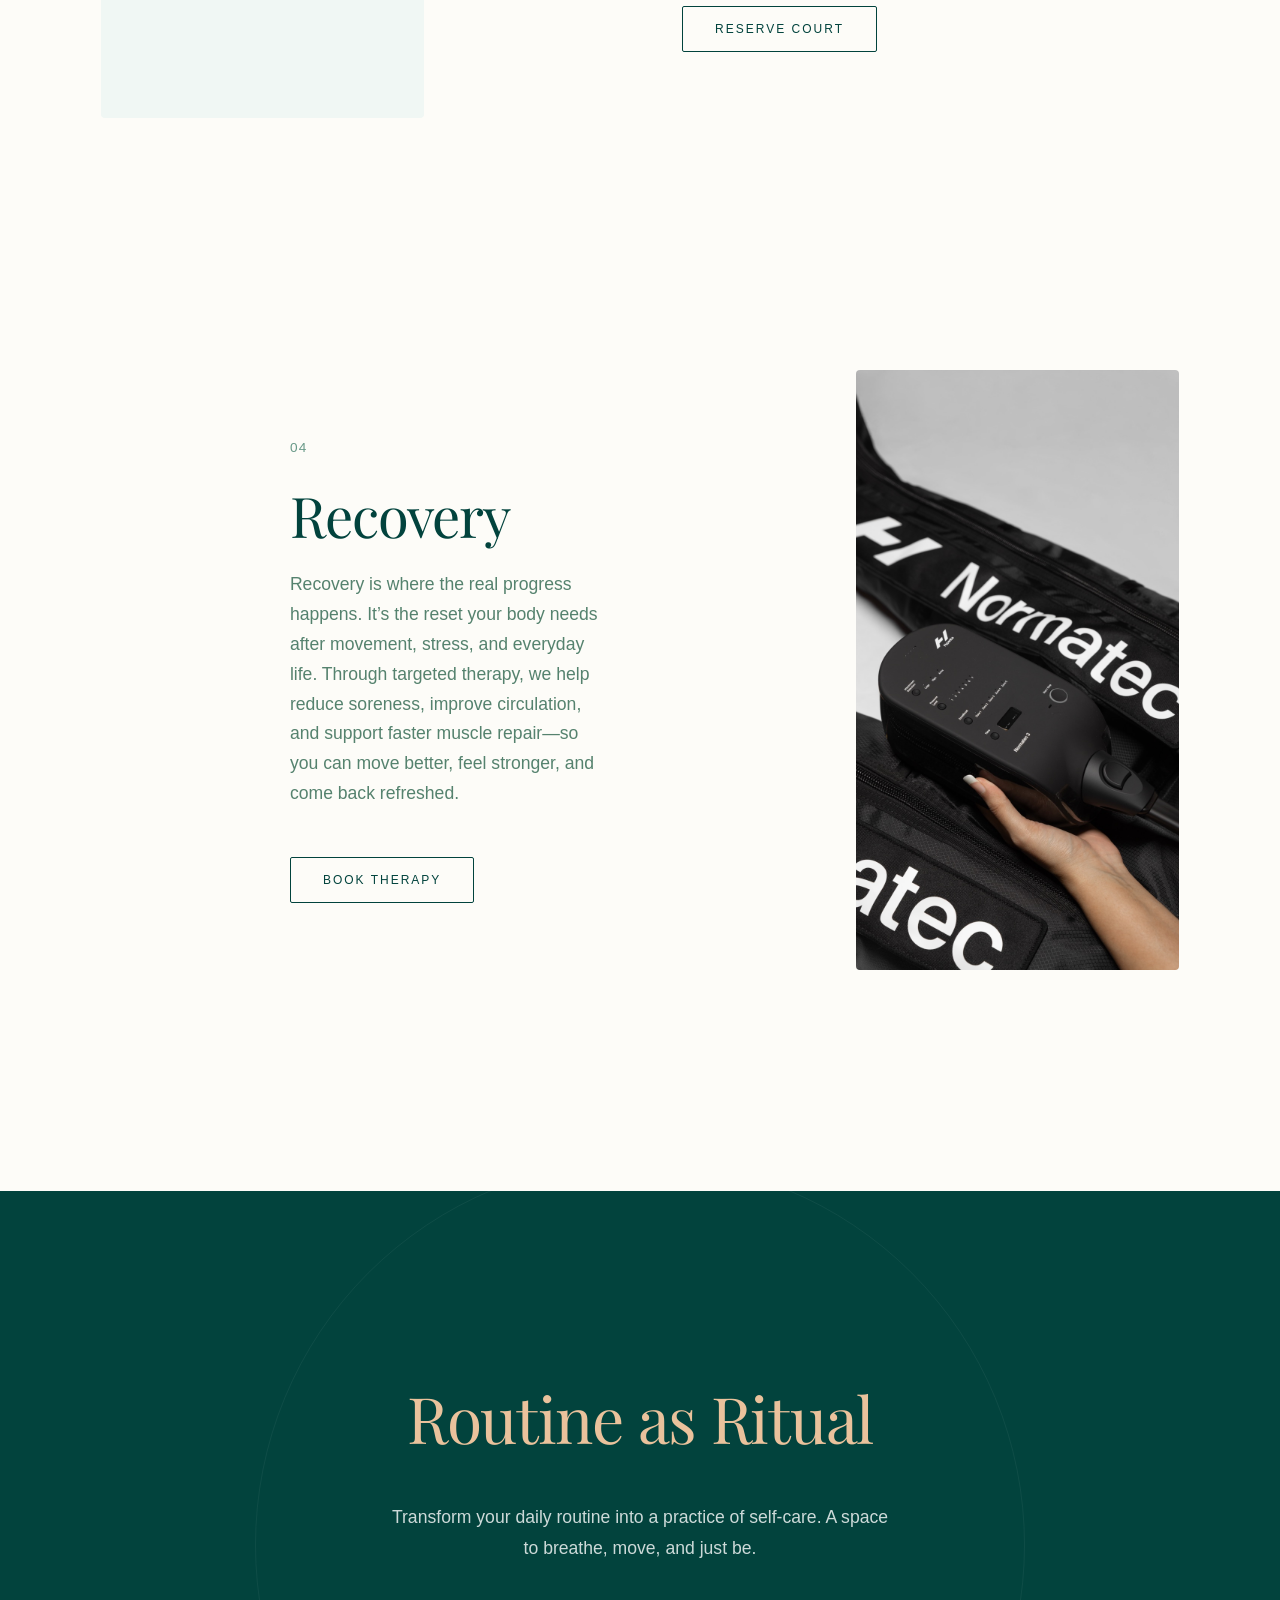
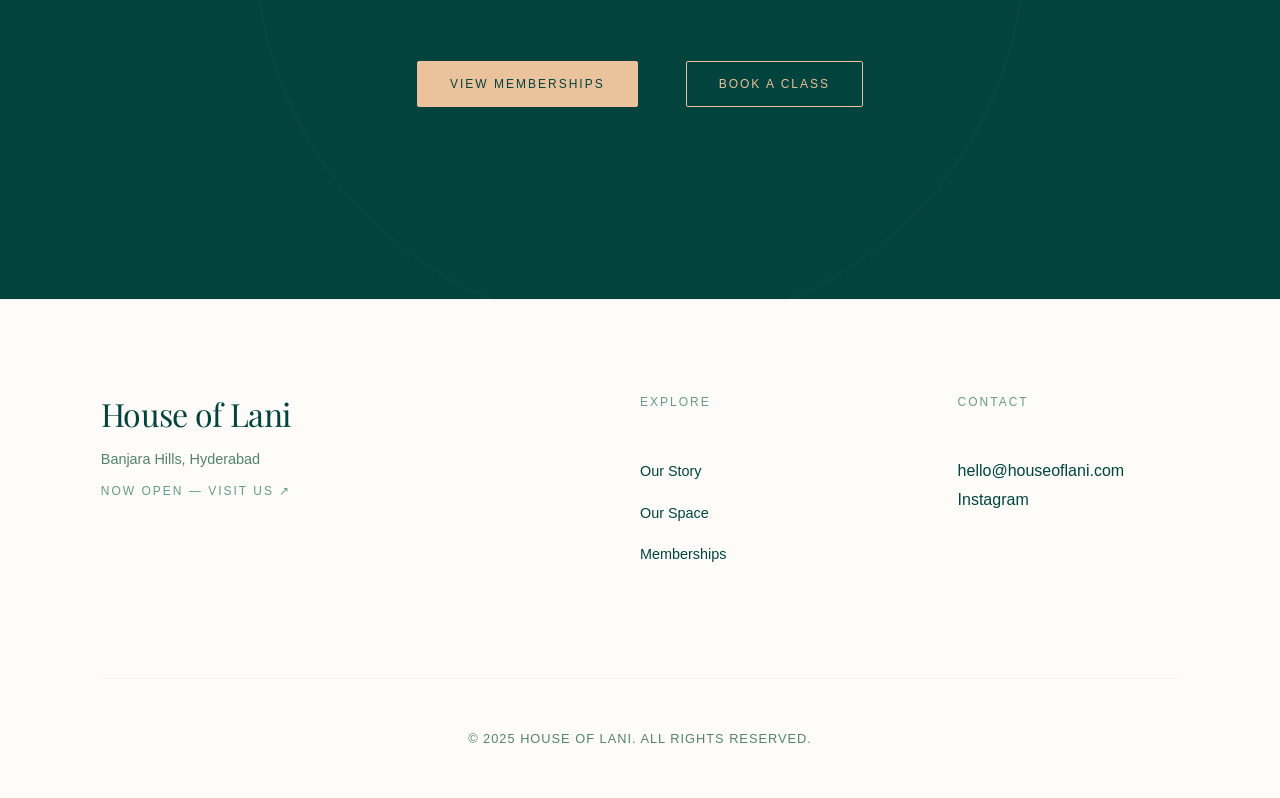
==== commit 5d210808: "feat: SEO improvements, Mindbody integration fixes, and style updates" ====
--- a/index.html
+++ b/index.html
@@ -1,734 +1,752 @@
 <!doctype html>
 <html lang="en">
-  <head>
-    <meta charset="UTF-8" />
-    <meta name="viewport" content="width=device-width, initial-scale=1.0" />
-    <meta
-      name="description"
-      content="House of Lani is a premier wellness sanctuary in Hyderabad offering Pilates, Yoga, Pickleball, Recovery, and Nourishment. Discover a space for intentional living and holistic well-being."
-    />
-    <title>House of Lani | Your Wellness Sanctuary</title>
-    <link rel="preconnect" href="https://fonts.googleapis.com" />
-    <link rel="preconnect" href="https://fonts.gstatic.com" crossorigin />
-    <link rel="preconnect" href="https://api.fontshare.com" />
-    <link rel="preconnect" href="https://use.typekit.net" crossorigin />
-    <link rel="preconnect" href="https://images.unsplash.com" />
-
-    <link rel="stylesheet" href="https://use.typekit.net/cqx1maj.css" />
-    <link
-      href="https://api.fontshare.com/v2/css?f[]=general-sans@300,400,500,600&display=swap"
-      rel="stylesheet"
-    />
-    <link
-      href="https://fonts.googleapis.com/css2?family=Playfair+Display:ital@0;1&display=swap"
-      rel="stylesheet"
-    />
-    <link
-      rel="preload"
-      as="image"
-      href="https://images.unsplash.com/photo-1599901860904-17e6ed7083a0?q=80&w=2069&auto=format&fit=crop"
-    />
-    <link rel="stylesheet" href="assets/css/styles.css" />
-    <style>
-      /* Hero - Cinematic Setup */
-      .hero {
-        position: relative;
-        height: 100vh;
-        display: flex;
-        align-items: center;
-        justify-content: center;
-        text-align: center;
-        overflow: hidden;
-      }
-
-      .hero-bg {
-        position: absolute;
-        top: 0;
-        left: 0;
-        width: 100%;
-        height: 100%;
-        /* Unsplash Original Image */
-        background:
-          linear-gradient(rgba(2, 67, 61, 0.4), rgba(2, 67, 61, 0.3)),
-          url("https://images.unsplash.com/photo-1599901860904-17e6ed7083a0?q=80&w=2069&auto=format&fit=crop")
-            no-repeat center center/cover;
-        z-index: -1;
-        animation: zoomSlow 20s infinite alternate;
-      }
-
-      @keyframes zoomSlow {
-        from {
-          transform: scale(1);
-        }
-        to {
-          transform: scale(1.05);
-        }
-      }
-
-      .hero-content {
-        color: var(--color-white);
-        max-width: 900px;
-        position: relative;
-        z-index: 10;
-        padding-top: 60px; /* Offset for fixed header */
-      }
-
+
+<head>
+  <meta charset="UTF-8" />
+  <meta name="viewport" content="width=device-width, initial-scale=1.0" />
+  <meta name="description"
+    content="House of Lani is a premier wellness sanctuary in Banjara Hills, Hyderabad offering Pilates, Yoga, Pickleball, Recovery, and Nourishment. Discover a space for intentional living and holistic well-being." />
+  <title>House of Lani | Your Wellness Sanctuary</title>
+  <link rel="icon" type="image/png" href="assets/logo%20emblem.png" />
+  <!-- Open Graph -->
+  <meta property="og:title" content="House of Lani | Your Wellness Sanctuary" />
+  <meta property="og:description"
+    content="A premier wellness sanctuary in Banjara Hills, Hyderabad offering Pilates, Yoga, Pickleball, Recovery, and Nourishment. A space for intentional living and holistic well-being." />
+  <meta property="og:image" content="assets/logo%20emblem.png" />
+  <meta property="og:type" content="website" />
+  <meta property="og:locale" content="en_IN" />
+  <link rel="preconnect" href="https://fonts.googleapis.com" />
+  <link rel="preconnect" href="https://fonts.gstatic.com" crossorigin />
+  <link rel="preconnect" href="https://api.fontshare.com" />
+  <link rel="preconnect" href="https://use.typekit.net" crossorigin />
+  <link rel="preconnect" href="https://images.unsplash.com" />
+
+  <link rel="stylesheet" href="https://use.typekit.net/cqx1maj.css" />
+  <link href="https://api.fontshare.com/v2/css?f[]=general-sans@300,400,500,600&display=swap" rel="stylesheet" />
+  <link href="https://fonts.googleapis.com/css2?family=Playfair+Display:ital@0;1&display=swap" rel="stylesheet" />
+  <link rel="preload" as="image"
+    href="https://images.unsplash.com/photo-1599901860904-17e6ed7083a0?q=80&w=2069&auto=format&fit=crop" />
+  <link rel="stylesheet" href="assets/css/styles.css" />
+  <style>
+    /* Hero - Cinematic Setup */
+    .hero {
+      position: relative;
+      height: 100vh;
+      display: flex;
+      align-items: center;
+      justify-content: center;
+      text-align: center;
+      overflow: hidden;
+    }
+
+    .hero-bg {
+      position: absolute;
+      top: 0;
+      left: 0;
+      width: 100%;
+      height: 100%;
+      /* Unsplash Original Image */
+      background:
+        linear-gradient(rgba(2, 67, 61, 0.4), rgba(2, 67, 61, 0.3)),
+        url("https://images.unsplash.com/photo-1599901860904-17e6ed7083a0?q=80&w=2069&auto=format&fit=crop") no-repeat center center/cover;
+      z-index: -1;
+      animation: zoomSlow 20s infinite alternate;
+    }
+
+    @keyframes zoomSlow {
+      from {
+        transform: scale(1);
+      }
+
+      to {
+        transform: scale(1.05);
+      }
+    }
+
+    .hero-content {
+      color: var(--color-white);
+      max-width: 900px;
+      position: relative;
+      z-index: 10;
+      padding-top: 60px;
+      /* Offset for fixed header */
+    }
+
+    .hero-title {
+      font-size: 2.75rem;
+      /* Mobile optimized */
+      margin-bottom: var(--spacing-md);
+      text-shadow: 0 4px 10px rgba(0, 0, 0, 0.2);
+      line-height: 1.1;
+    }
+
+    /* Tablet + Desktop Title Size */
+    @media (min-width: 600px) {
       .hero-title {
-        font-size: 2.75rem; /* Mobile optimized */
-        margin-bottom: var(--spacing-md);
-        text-shadow: 0 4px 10px rgba(0, 0, 0, 0.2);
-        line-height: 1.1;
-      }
-
-      /* Tablet + Desktop Title Size */
-      @media (min-width: 600px) {
-        .hero-title {
-          font-size: 4rem;
-        }
-      }
-
-      @media (min-width: 900px) {
-        .hero-title {
-          font-size: 6rem;
-        }
-      }
-
-      .hero-subtitle {
-        font-size: 1rem;
-        margin-bottom: var(--spacing-lg);
-        font-weight: 300;
+        font-size: 4rem;
+      }
+    }
+
+    @media (min-width: 900px) {
+      .hero-title {
+        font-size: 6rem;
+      }
+    }
+
+    .hero-subtitle {
+      font-size: 1rem;
+      margin-bottom: var(--spacing-lg);
+      font-weight: 300;
+      letter-spacing: 0.5px;
+      opacity: 0.95;
+      max-width: 600px;
+      margin-left: auto;
+      margin-right: auto;
+      text-shadow: 0 2px 5px rgba(0, 0, 0, 0.2);
+      padding: 0 1rem;
+      /* Prevent edge touching on mobile */
+    }
+
+    /* Buttons Group */
+    .hero-actions {
+      display: flex;
+      gap: 1rem;
+      justify-content: center;
+      align-items: center;
+      flex-wrap: wrap;
+      flex-direction: column;
+      /* Stack on mobile */
+    }
+
+    @media (min-width: 600px) {
+      .hero-actions {
+        flex-direction: row;
+        /* Row on tablet+ */
+        gap: 1.5rem;
+      }
+    }
+
+    /* --- Floating Video Widget Styles --- */
+    .video-widget {
+      position: fixed;
+      bottom: 30px;
+      right: 30px;
+      width: 100px;
+      height: 140px;
+      z-index: 998;
+      /* Below modal date/nav but above content */
+      cursor: pointer;
+      border-radius: 60px;
+      /* Pill shape */
+      overflow: hidden;
+      box-shadow: 0 10px 30px rgba(0, 0, 0, 0.3);
+      border: 2px solid rgba(255, 255, 255, 0.2);
+      transition: transform 0.3s cubic-bezier(0.175, 0.885, 0.32, 1.275);
+      animation: floatWidget 6s ease-in-out infinite;
+    }
+
+    .video-widget:hover {
+      transform: scale(1.05);
+      /* Slight grow on hover */
+    }
+
+    .video-widget video {
+      width: 100%;
+      height: 100%;
+      object-fit: cover;
+    }
+
+    .video-widget-label {
+      position: absolute;
+      bottom: 12px;
+      left: 0;
+      width: 100%;
+      text-align: center;
+      color: white;
+      font-size: 0.7rem;
+      font-weight: 600;
+      letter-spacing: 1px;
+      text-transform: uppercase;
+      text-shadow: 0 1px 3px rgba(0, 0, 0, 0.8);
+      z-index: 2;
+      pointer-events: none;
+    }
+
+    /* Gradient overlay for text readability */
+    .video-widget::after {
+      content: "";
+      position: absolute;
+      bottom: 0;
+      left: 0;
+      width: 100%;
+      height: 50%;
+      background: linear-gradient(to top, rgba(0, 0, 0, 0.6), transparent);
+      z-index: 1;
+      pointer-events: none;
+    }
+
+    @keyframes floatWidget {
+
+      0%,
+      100% {
+        transform: translateY(0);
+      }
+
+      50% {
+        transform: translateY(-10px);
+      }
+    }
+
+    /* On mobile, keep it as a mini-pill so video content is visible */
+    @media (max-width: 600px) {
+      .video-widget {
+        bottom: 20px;
+        right: 20px;
+        width: 80px;
+        height: 110px;
+        /* Portrait mini */
+        border-radius: 40px;
+      }
+
+      .video-widget-label {
+        font-size: 0.6rem;
         letter-spacing: 0.5px;
-        opacity: 0.95;
-        max-width: 600px;
-        margin-left: auto;
-        margin-right: auto;
-        text-shadow: 0 2px 5px rgba(0, 0, 0, 0.2);
-        padding: 0 1rem; /* Prevent edge touching on mobile */
-      }
-
-      /* Buttons Group */
-      .hero-actions {
-        display: flex;
-        gap: 1rem;
-        justify-content: center;
-        align-items: center;
-        flex-wrap: wrap;
-        flex-direction: column; /* Stack on mobile */
-      }
-
-      @media (min-width: 600px) {
-        .hero-actions {
-          flex-direction: row; /* Row on tablet+ */
-          gap: 1.5rem;
-        }
-      }
-
-      /* --- Floating Video Widget Styles --- */
-      .video-widget {
-        position: fixed;
-        bottom: 30px;
-        right: 30px;
-        width: 100px;
-        height: 140px;
-        z-index: 998; /* Below modal date/nav but above content */
-        cursor: pointer;
-        border-radius: 60px; /* Pill shape */
-        overflow: hidden;
-        box-shadow: 0 10px 30px rgba(0, 0, 0, 0.3);
-        border: 2px solid rgba(255, 255, 255, 0.2);
-        transition: transform 0.3s cubic-bezier(0.175, 0.885, 0.32, 1.275);
-        animation: floatWidget 6s ease-in-out infinite;
-      }
-
-      .video-widget:hover {
-        transform: scale(1.05); /* Slight grow on hover */
-      }
-
-      .video-widget video {
-        width: 100%;
-        height: 100%;
-        object-fit: cover;
-      }
-
-      .video-widget-label {
-        position: absolute;
-        bottom: 12px;
-        left: 0;
-        width: 100%;
-        text-align: center;
-        color: white;
-        font-size: 0.7rem;
-        font-weight: 600;
-        letter-spacing: 1px;
-        text-transform: uppercase;
-        text-shadow: 0 1px 3px rgba(0, 0, 0, 0.8);
-        z-index: 2;
-        pointer-events: none;
-      }
-
-      /* Gradient overlay for text readability */
-      .video-widget::after {
-        content: "";
-        position: absolute;
-        bottom: 0;
-        left: 0;
-        width: 100%;
-        height: 50%;
-        background: linear-gradient(to top, rgba(0, 0, 0, 0.6), transparent);
-        z-index: 1;
-        pointer-events: none;
-      }
-
-      @keyframes floatWidget {
-        0%,
-        100% {
-          transform: translateY(0);
-        }
-        50% {
-          transform: translateY(-10px);
-        }
-      }
-
-      /* On mobile, keep it as a mini-pill so video content is visible */
-      @media (max-width: 600px) {
-        .video-widget {
-          bottom: 20px;
-          right: 20px;
-          width: 80px;
-          height: 110px; /* Portrait mini */
-          border-radius: 40px;
-        }
-
-        .video-widget-label {
-          font-size: 0.6rem;
-          letter-spacing: 0.5px;
-          bottom: 10px;
-        }
-
-        /* Remove the circle play icon override */
-        .video-widget::before {
-          display: none;
-        }
-      }
-
-      /* --- PORTAL VIDEO MODAL (Reused) --- */
-      .video-modal {
-        position: fixed;
-        top: 0;
-        left: 0;
-        width: 100%;
-        height: 100%;
-        z-index: 9999;
-        display: flex;
-        align-items: center;
-        justify-content: center;
-        opacity: 0;
-        pointer-events: none;
-        transition: opacity 0.6s cubic-bezier(0.16, 1, 0.3, 1);
-        background-color: rgba(2, 67, 61, 0.85);
-        backdrop-filter: blur(20px);
-        -webkit-backdrop-filter: blur(20px);
-      }
-
-      .video-modal.is-active {
-        opacity: 1;
-        pointer-events: all;
-      }
-
-      .video-modal-close {
-        position: absolute;
-        top: 40px;
-        right: 40px;
-        background: none;
-        border: none;
-        color: rgba(255, 255, 255, 0.7);
-        font-family: var(--font-body);
-        text-transform: uppercase;
-        letter-spacing: 2px;
-        font-size: 0.8rem;
-        cursor: pointer;
-        z-index: 20;
-        transition: color 0.3s ease;
-        display: flex;
-        align-items: center;
-        gap: 10px;
-      }
-
-      .video-modal-close::after {
-        content: "×";
-        font-size: 2rem;
-        line-height: 0.5;
-        display: block;
-      }
-
-      .video-modal-close:hover {
-        color: #fff;
-      }
-
+        bottom: 10px;
+      }
+
+      /* Remove the circle play icon override */
+      .video-widget::before {
+        display: none;
+      }
+    }
+
+    /* --- PORTAL VIDEO MODAL (Reused) --- */
+    .video-modal {
+      position: fixed;
+      top: 0;
+      left: 0;
+      width: 100%;
+      height: 100%;
+      z-index: 9999;
+      display: flex;
+      align-items: center;
+      justify-content: center;
+      opacity: 0;
+      pointer-events: none;
+      transition: opacity 0.6s cubic-bezier(0.16, 1, 0.3, 1);
+      background-color: rgba(2, 67, 61, 0.85);
+      backdrop-filter: blur(20px);
+      -webkit-backdrop-filter: blur(20px);
+    }
+
+    .video-modal.is-active {
+      opacity: 1;
+      pointer-events: all;
+    }
+
+    .video-modal-close {
+      position: absolute;
+      top: 40px;
+      right: 40px;
+      background: none;
+      border: none;
+      color: rgba(255, 255, 255, 0.7);
+      font-family: var(--font-body);
+      text-transform: uppercase;
+      letter-spacing: 2px;
+      font-size: 0.8rem;
+      cursor: pointer;
+      z-index: 20;
+      transition: color 0.3s ease;
+      display: flex;
+      align-items: center;
+      gap: 10px;
+    }
+
+    .video-modal-close::after {
+      content: "×";
+      font-size: 2rem;
+      line-height: 0.5;
+      display: block;
+    }
+
+    .video-modal-close:hover {
+      color: #fff;
+    }
+
+    .video-modal-content {
+      position: relative;
+      width: 100%;
+      max-width: 90vw;
+      /* Responsive width for mobile */
+      height: auto;
+      aspect-ratio: 9/16;
+      max-height: 80vh;
+      /* Cap height to viewport */
+      border-radius: 200px 200px 0 0;
+      overflow: hidden;
+      transform: translateY(60px) scale(0.95);
+      opacity: 0;
+      transition: all 0.8s cubic-bezier(0.34, 1.56, 0.64, 1);
+      box-shadow: 0 40px 80px rgba(0, 0, 0, 0.5);
+      border: 1px solid rgba(255, 255, 255, 0.1);
+    }
+
+    @media (min-width: 600px) {
       .video-modal-content {
-        position: relative;
-        width: 100%;
-        max-width: 90vw; /* Responsive width for mobile */
-        height: auto;
-        aspect-ratio: 9/16;
-        max-height: 80vh; /* Cap height to viewport */
-        border-radius: 200px 200px 0 0;
-        overflow: hidden;
-        transform: translateY(60px) scale(0.95);
-        opacity: 0;
-        transition: all 0.8s cubic-bezier(0.34, 1.56, 0.64, 1);
-        box-shadow: 0 40px 80px rgba(0, 0, 0, 0.5);
-        border: 1px solid rgba(255, 255, 255, 0.1);
-      }
-
-      @media (min-width: 600px) {
-        .video-modal-content {
-          max-width: 50vh; /* Restore portrait sizing logic for larger screens */
-          height: 85vh;
-          border-radius: 500px 500px 0 0;
-        }
-      }
-
-      .video-modal.is-active .video-modal-content {
-        transform: translateY(0) scale(1);
-        opacity: 1;
-      }
-
-      .video-modal video {
-        width: 100%;
-        height: 100%;
-        object-fit: cover;
-      }
-
-      /* --- BOOKING WIDGET MODAL --- */
-      .booking-modal {
-        position: fixed;
-        top: 0;
-        left: 0;
-        width: 100%;
-        height: 100%;
-        z-index: 9999;
-        display: flex;
-        align-items: center;
-        justify-content: center;
-        opacity: 0;
-        pointer-events: none;
-        transition: opacity 0.4s ease;
-        background-color: rgba(
-          253,
+        max-width: 50vh;
+        /* Restore portrait sizing logic for larger screens */
+        height: 85vh;
+        border-radius: 500px 500px 0 0;
+      }
+    }
+
+    .video-modal.is-active .video-modal-content {
+      transform: translateY(0) scale(1);
+      opacity: 1;
+    }
+
+    .video-modal video {
+      width: 100%;
+      height: 100%;
+      object-fit: cover;
+    }
+
+    /* --- BOOKING WIDGET MODAL --- */
+    .booking-modal {
+      position: fixed;
+      top: 0;
+      left: 0;
+      width: 100%;
+      height: 100%;
+      z-index: 9999;
+      display: flex;
+      align-items: center;
+      justify-content: center;
+      opacity: 0;
+      pointer-events: none;
+      transition: opacity 0.4s ease;
+      background-color: rgba(253,
           252,
           248,
-          0.95
-        ); /* Light background for reading */
-        backdrop-filter: blur(10px);
-        -webkit-backdrop-filter: blur(10px);
-      }
-
-      .booking-modal.is-active {
-        opacity: 1;
-        pointer-events: all;
-      }
-
-      .booking-modal-content {
-        position: relative;
-        width: 90%;
-        max-width: 1000px;
-        height: 80vh;
-        background: #fff;
-        border-radius: 20px;
-        box-shadow: 0 20px 40px rgba(0, 0, 0, 0.1);
-        overflow-y: auto;
-        padding: 2rem;
-        transform: translateY(20px);
-        transition: transform 0.4s ease;
-      }
-
-      .booking-modal.is-active .booking-modal-content {
-        transform: translateY(0);
-      }
-
-      .booking-modal-close {
-        position: absolute;
-        top: 20px;
-        right: 20px;
-        background: none;
-        border: none;
-        font-size: 2rem;
-        cursor: pointer;
-        color: var(--color-teal);
-        z-index: 10;
-      }
-    </style>
-  </head>
-  <body>
-    <!-- Floating Video Widget -->
-    <div class="video-widget" onclick="toggleModal()">
-      <video autoplay muted loop playsinline>
-        <source src="assets/video/teaser.M4V" type="video/mp4" />
-      </video>
-      <span class="video-widget-label">Glimpse</span>
-    </div>
-
-    <header class="site-header">
-      <div class="container header-inner">
-        <a href="#" class="logo">
-          <img
-            src="assets/logo.svg"
-            alt="House of Lani"
-            class="logo-img"
-            width="689"
-            height="777"
-          />
-        </a>
-        <nav class="main-nav">
-          <ul>
-            <li><a href="index.html#our-story">Our Story</a></li>
-            <li><a href="index.html#our-space">Our Space</a></li>
-            <li><a href="memberships.html">Memberships</a></li>
-            <li><a href="#contact">Contact</a></li>
-          </ul>
-          <div class="mobile-cta" style="display: none">
-            <a
-              href="https://clients.mindbodyonline.com/classic/ws?studioid=5750997&stype=-2&subTab=schedule"
-              class="btn btn-outline"
-              target="_blank"
-              rel="noopener noreferrer"
-            >
-              Login
-            </a>
-            <button
-              class="btn btn-primary"
-              onclick="toggleBookingModal('class')"
-              type="button"
-            >
-              Book a Class
-            </button>
-          </div>
-        </nav>
-        <div class="header-cta">
-          <a
-            href="https://clients.mindbodyonline.com/classic/ws?studioid=5750997&stype=-2&subTab=schedule"
-            class="btn btn-outline"
-            target="_blank"
-            rel="noopener noreferrer"
-          >
+          0.95);
+      /* Light background for reading */
+      backdrop-filter: blur(10px);
+      -webkit-backdrop-filter: blur(10px);
+    }
+
+    .booking-modal.is-active {
+      opacity: 1;
+      pointer-events: all;
+    }
+
+    .booking-modal-content {
+      position: relative;
+      width: 90%;
+      max-width: 1000px;
+      height: 80vh;
+      background: #fff;
+      border-radius: 20px;
+      box-shadow: 0 20px 40px rgba(0, 0, 0, 0.1);
+      overflow-y: auto;
+      padding: 2rem;
+      transform: translateY(20px);
+      transition: transform 0.4s ease;
+    }
+
+    .booking-modal.is-active .booking-modal-content {
+      transform: translateY(0);
+    }
+
+    .booking-modal-close {
+      position: absolute;
+      top: 20px;
+      right: 20px;
+      background: none;
+      border: none;
+      font-size: 2rem;
+      cursor: pointer;
+      color: var(--color-teal);
+      z-index: 10;
+    }
+  </style>
+  <!-- Structured Data for Local Business & SEO (AI Discovery) -->
+  <script type="application/ld+json">
+  {
+    "@context": "https://schema.org",
+    "@type": ["HealthAndBeautyBusiness", "SportsActivityLocation"],
+    "name": "House of Lani",
+    "description": "A premier wellness sanctuary in Banjara Hills, Hyderabad offering Pilates, Yoga, Pickleball, Recovery, and Nourishment.",
+    "url": "https://houseoflani.com",
+    "address": {
+      "@type": "PostalAddress",
+      "addressLocality": "Hyderabad",
+      "addressRegion": "Telangana",
+      "addressCountry": "IN",
+      "streetAddress": "Banjara Hills"
+    },
+    "geo": {
+      "@type": "GeoCoordinates",
+      "latitude": "17.4156",
+      "longitude": "78.4347"
+    },
+    "telephone": "+91-8143935353",
+    "email": "hello@houseoflani.com",
+    "sameAs": [
+      "https://www.instagram.com/lanistudio.in"
+    ],
+    "hasOfferCatalog": {
+      "@type": "OfferCatalog",
+      "name": "Wellness Services",
+      "itemListElement": [
+        {
+          "@type": "Offer",
+          "itemOffered": {
+            "@type": "Service",
+            "name": "Pilates classes in Hyderabad"
+          }
+        },
+        {
+          "@type": "Offer",
+          "itemOffered": {
+            "@type": "Service",
+            "name": "Yoga classes in Banjara Hills"
+          }
+        },
+        {
+          "@type": "Offer",
+          "itemOffered": {
+            "@type": "Service",
+            "name": "Pickleball courts in Hyderabad"
+          }
+        },
+        {
+          "@type": "Offer",
+          "itemOffered": {
+            "@type": "Service",
+            "name": "Recovery therapy and Red Light Therapy"
+          }
+        }
+      ]
+    }
+  }
+  </script>
+</head>
+
+<body>
+  <!-- Floating Video Widget -->
+  <div class="video-widget" onclick="toggleModal()">
+    <video autoplay muted loop playsinline>
+      <source src="assets/video/teaser.M4V" type="video/mp4" />
+    </video>
+    <span class="video-widget-label">Glimpse</span>
+  </div>
+
+  <header class="site-header">
+    <div class="container header-inner">
+      <a href="#" class="logo">
+        <img src="assets/logo.svg" alt="House of Lani" class="logo-img" width="689" height="777" />
+      </a>
+      <nav class="main-nav">
+        <ul>
+          <li><a href="index.html#our-story">Our Story</a></li>
+          <li><a href="index.html#our-space">Our Space</a></li>
+          <li><a href="memberships.html">Memberships</a></li>
+          <li><a href="https://wa.me/918143935353" target="_blank" rel="noopener noreferrer">Contact</a></li>
+        </ul>
+        <div class="mobile-cta" style="display: none">
+          <a href="https://clients.mindbodyonline.com/classic/ws?studioid=5750997&stype=-2&subTab=schedule"
+            class="btn btn-outline" target="_blank" rel="noopener noreferrer">
             Login
           </a>
-          <button
-            class="btn btn-primary"
-            onclick="toggleBookingModal('class')"
-            type="button"
-          >
+          <button class="btn btn-primary" onclick="toggleBookingModal('class')" type="button">
             Book a Class
           </button>
         </div>
-        <button class="mobile-menu-toggle" aria-label="Toggle menu">
-          <span></span>
-          <span></span>
+      </nav>
+      <div class="header-cta">
+        <a href="https://clients.mindbodyonline.com/classic/ws?studioid=5750997&stype=-2&subTab=schedule"
+          class="btn btn-outline" target="_blank" rel="noopener noreferrer">
+          Login
+        </a>
+        <button class="btn btn-primary" onclick="toggleBookingModal('class')" type="button">
+          Book a Class
         </button>
       </div>
-    </header>
-
-    <main>
-      <!-- Hero Section (Variant: Regular Image, No Button) -->
-      <section class="hero">
-        <div class="hero-bg"></div>
-        <div class="container hero-content">
-          <h1 class="hero-title">
-            For People Who <i>Take Care</i> of Themselves
-          </h1>
-          <p class="hero-subtitle">
-            A space for intentional living. Where movement, recovery, and
-            nourishment come together to help you find your center.
-          </p>
-          <div class="hero-actions">
-            <a href="#our-space" class="btn btn-primary"
-              >Discover The Sanctuary</a
-            >
+      <button class="mobile-menu-toggle" aria-label="Toggle menu">
+        <span></span>
+        <span></span>
+      </button>
+    </div>
+  </header>
+
+  <main>
+    <!-- Hero Section (Variant: Regular Image, No Button) -->
+    <section class="hero">
+      <div class="hero-bg"></div>
+      <div class="container hero-content">
+        <h1 class="hero-title">
+          For People Who <i>Take Care</i> of Themselves
+        </h1>
+        <p class="hero-subtitle">
+          A space for intentional living. Where movement, recovery, and
+          nourishment come together to help you find your center.
+        </p>
+        <div class="hero-actions">
+          <a href="#our-space" class="btn btn-primary">Discover The Sanctuary</a>
+        </div>
+      </div>
+    </section>
+
+    <!-- Video Portal Modal (Reused) -->
+    <div class="video-modal" id="videoModal">
+      <button class="video-modal-close" onclick="toggleModal()">Close</button>
+      <div class="video-modal-content">
+        <video id="modalVideo" controls loop playsinline preload="none">
+          <source src="assets/video/teaser.M4V" type="video/mp4" />
+        </video>
+      </div>
+    </div>
+
+    <!-- Booking Modal -->
+    <div class="booking-modal" id="bookingModal">
+      <div class="booking-modal-content">
+        <button class="booking-modal-close" onclick="closeBookingModal()">
+          &times;
+        </button>
+
+        <!-- Pilates Widget Container -->
+        <div id="widget-pilates" class="booking-widget-container">
+          <!-- Mindbody Schedules widget begin -->
+          <div class="mindbody-widget" data-widget-type="Schedules" data-widget-id="a3445352e81"></div>
+          <!-- Mindbody Schedules widget end -->
+        </div>
+
+        <!-- Yoga Widget Container -->
+        <div id="widget-yoga" class="booking-widget-container" style="display: none">
+          <!-- Mindbody Schedules widget begin -->
+          <div class="mindbody-widget" data-widget-type="Schedules" data-widget-id="a3445372e81"></div>
+          <!-- Mindbody Schedules widget end -->
+        </div>
+
+        <!-- Class Widget Container -->
+        <div id="widget-class" class="booking-widget-container" style="display: none">
+          <!-- Mindbody Schedules widget begin -->
+          <div class="mindbody-widget" data-widget-type="Schedules" data-widget-id="a3442902e81"></div>
+          <!-- Mindbody Schedules widget end -->
+        </div>
+
+        <!-- Court Booking Widget Container -->
+        <div id="widget-court" class="booking-widget-container" style="display: none">
+          <!-- Mindbody Appointments widget begin -->
+          <div class="mindbody-widget" data-widget-type="Appointments" data-widget-id="a3492052e81"></div>
+          <!-- Mindbody Appointments widget end -->
+        </div>
+
+        <!-- Recovery/Therapy Widget Container -->
+        <div id="widget-therapy" class="booking-widget-container" style="display: none">
+          <!-- Mindbody Appointments widget begin -->
+          <div class="mindbody-widget" data-widget-type="Appointments" data-widget-id="a3492062e81"></div>
+          <!-- Mindbody Appointments widget end -->
+        </div>
+
+        <script async src="https://brandedweb.mindbodyonline.com/embed/widget.js"></script>
+      </div>
+    </div>
+
+    <script>
+      function toggleModal() {
+        const modal = document.getElementById("videoModal");
+        const video = document.getElementById("modalVideo");
+
+        modal.classList.toggle("is-active");
+
+        if (modal.classList.contains("is-active")) {
+          video.currentTime = 0;
+          video.play();
+        } else {
+          video.pause();
+        }
+      }
+
+      function toggleBookingModal(type) {
+        const modal = document.getElementById("bookingModal");
+        const widgetIds = ['widget-pilates', 'widget-yoga', 'widget-class', 'widget-court', 'widget-therapy'];
+
+        // Hide all first
+        widgetIds.forEach(function (id) {
+          var el = document.getElementById(id);
+          if (el) el.style.display = "none";
+        });
+
+        // Show requested
+        var targetMap = {
+          'pilates': 'widget-pilates',
+          'yoga': 'widget-yoga',
+          'class': 'widget-class',
+          'court': 'widget-court',
+          'therapy': 'widget-therapy'
+        };
+        var targetId = targetMap[type];
+        if (targetId) {
+          var target = document.getElementById(targetId);
+          if (target) target.style.display = "block";
+        }
+
+        modal.classList.add("is-active");
+      }
+
+      function closeBookingModal() {
+        document.getElementById("bookingModal").classList.remove("is-active");
+      }
+    </script>
+
+    <!-- Philosophy / Intro -->
+    <section class="philosophy section-padding" id="our-story">
+      <div class="container">
+        <div class="philosophy-inner">
+          <div class="story-content-grid">
+            <div class="story-header">
+              <span class="overline">The Philosophy</span>
+              <h2 class="section-title">
+                House of Lani is a space designed for how
+                <i>life actually moves.</i>
+              </h2>
+            </div>
+
+            <div class="story-body">
+              <p class="lead-text">
+                From intentional movement and deep recovery to moments of play
+                and pause, Lani brings it all together under one roof.
+              </p>
+              <p>
+                Over the past year, we've imagined, built, and refined every
+                detail—creating a space that feels as good as it functions and
+                bringing every need of our body together to function at its
+                optimal state.
+              </p>
+              <blockquote class="story-quote">
+                "Come for what you need, stay for what you didn't know you
+                were missing."
+              </blockquote>
+            </div>
           </div>
-        </div>
-      </section>
-
-      <!-- Video Portal Modal (Reused) -->
-      <div class="video-modal" id="videoModal">
-        <button class="video-modal-close" onclick="toggleModal()">Close</button>
-        <div class="video-modal-content">
-          <video id="modalVideo" controls loop playsinline preload="none">
-            <source src="assets/video/teaser.M4V" type="video/mp4" />
-          </video>
+
+          <div class="values-grid">
+            <div class="value-item">
+              <h3>Conscious</h3>
+              <p>Intentional living in every detail.</p>
+            </div>
+            <div class="value-item">
+              <h3>Heavenly Calm</h3>
+              <p>A tranquil atmosphere away from the noise.</p>
+            </div>
+            <div class="value-item">
+              <h3>Collective Growth</h3>
+              <p>A community focused on rising together.</p>
+            </div>
+          </div>
         </div>
       </div>
-
-      <!-- Booking Modal -->
-      <div class="booking-modal" id="bookingModal">
-        <div class="booking-modal-content">
-          <button class="booking-modal-close" onclick="closeBookingModal()">
-            &times;
-          </button>
-
-          <!-- Pilates Widget Container -->
-          <div id="widget-pilates" class="booking-widget-container">
-            <!-- Mindbody Schedules widget begin -->
-            <div
-              class="mindbody-widget"
-              data-widget-type="Schedules"
-              data-widget-id="a3445352e81"
-            ></div>
-            <!-- Mindbody Schedules widget end -->
-          </div>
-
-          <!-- Yoga Widget Container -->
-          <div
-            id="widget-yoga"
-            class="booking-widget-container"
-            style="display: none"
-          >
-            <!-- Mindbody Schedules widget begin -->
-            <div
-              class="mindbody-widget"
-              data-widget-type="Schedules"
-              data-widget-id="a3445372e81"
-            ></div>
-            <!-- Mindbody Schedules widget end -->
-          </div>
-
-          <!-- Class Widget Container -->
-          <div
-            id="widget-class"
-            class="booking-widget-container"
-            style="display: none"
-          >
-            <!-- Mindbody Schedules widget begin -->
-            <div
-              class="mindbody-widget"
-              data-widget-type="Schedules"
-              data-widget-id="a3442902e81"
-            ></div>
-            <!-- Mindbody Schedules widget end -->
-          </div>
-
-          <script
-            async
-            src="https://brandedweb.mindbodyonline.com/embed/widget.js"
-          ></script>
-        </div>
-      </div>
-
-      <script>
-        function toggleModal() {
-          const modal = document.getElementById("videoModal");
-          const video = document.getElementById("modalVideo");
-
-          modal.classList.toggle("is-active");
-
-          if (modal.classList.contains("is-active")) {
-            video.currentTime = 0;
-            video.play();
-          } else {
-            video.pause();
-          }
-        }
-
-        function toggleBookingModal(type) {
-          const modal = document.getElementById("bookingModal");
-          const pilatesWidget = document.getElementById("widget-pilates");
-          const yogaWidget = document.getElementById("widget-yoga");
-          const classWidget = document.getElementById("widget-class");
-
-          // Hide all first
-          if (pilatesWidget) pilatesWidget.style.display = "none";
-          if (yogaWidget) yogaWidget.style.display = "none";
-          if (classWidget) classWidget.style.display = "none";
-
-          // Show requested
-          if (type === "pilates" && pilatesWidget) {
-            pilatesWidget.style.display = "block";
-          } else if (type === "yoga" && yogaWidget) {
-            yogaWidget.style.display = "block";
-          } else if (type === "class" && classWidget) {
-            classWidget.style.display = "block";
-          }
-
-          modal.classList.add("is-active");
-        }
-
-        function closeBookingModal() {
-          document.getElementById("bookingModal").classList.remove("is-active");
-        }
-      </script>
-
-      <!-- Philosophy / Intro -->
-      <section class="philosophy section-padding" id="our-story">
-        <div class="container">
-          <div class="philosophy-inner">
-            <div class="story-content-grid">
-              <div class="story-header">
-                <span class="overline">The Philosophy</span>
-                <h2 class="section-title">
-                  House of Lani is a space designed for how
-                  <i>life actually moves.</i>
-                </h2>
-              </div>
-
-              <div class="story-body">
-                <p class="lead-text">
-                  From intentional movement and deep recovery to moments of play
-                  and pause, Lani brings it all together under one roof.
-                </p>
-                <p>
-                  Over the past year, we've imagined, built, and refined every
-                  detail—creating a space that feels as good as it functions and
-                  bringing every need of our body together to function at its
-                  optimal state.
-                </p>
-                <blockquote class="story-quote">
-                  "Come for what you need, stay for what you didn't know you
-                  were missing."
-                </blockquote>
-              </div>
-            </div>
-
-            <div class="values-grid">
-              <div class="value-item">
-                <h3>Conscious</h3>
-                <p>Intentional living in every detail.</p>
-              </div>
-              <div class="value-item">
-                <h3>Heavenly Calm</h3>
-                <p>A tranquil atmosphere away from the noise.</p>
-              </div>
-              <div class="value-item">
-                <h3>Collective Growth</h3>
-                <p>A community focused on rising together.</p>
-              </div>
-            </div>
-          </div>
-        </div>
-      </section>
-
-      <!-- The Five Pillars (Editorial Layout) -->
-      <section class="offerings-editorial section-padding" id="our-space">
-        <div class="container">
-          <div class="editorial-intro">
-            <span class="overline">The Symphony of Five</span>
-            <h2 class="section-title">Our Offerings</h2>
-          </div>
-
-          <div class="offerings-list">
-            <!-- Pilates -->
-            <article class="offering-item">
-              <div class="offering-image">
-                <img
-                  src="assets/Images/pilates.JPG"
-                  alt="Pilates at House of Lani"
-                  width="1067"
-                  height="1600"
-                  loading="lazy"
-                />
-              </div>
-              <div class="offering-content">
-                <span class="offering-number">01</span>
-                <h3 class="offering-title">Pilates</h3>
-                <p>
-                  We bring this art that blends strength and low impact movement
-                  by focusing on control, alignment, and breath. Designed to
-                  build deep core strength, improve posture, increase mobility,
-                  aid rehabilitation and support both everyday movement and
-                  athletic performance. Let’s move the body in a balanced,
-                  precise and intentional way.
-                </p>
-                <button
-                  class="btn btn-outline"
-                  onclick="toggleBookingModal('pilates')"
-                  type="button"
-                >
-                  Book Pilates
-                </button>
-              </div>
-            </article>
-
-            <!-- Yoga -->
-            <article class="offering-item offering-item--reverse">
-              <div class="offering-image">
-                <img
-                  src="assets/Images/yoga.JPG"
-                  alt="Yoga Flow"
-                  width="1067"
-                  height="1600"
-                  loading="lazy"
-                />
-              </div>
-              <div class="offering-content">
-                <span class="offering-number">02</span>
-                <h3 class="offering-title">Yoga</h3>
-                <p>
-                  Rooted in ancient traditions and adapted for modern life, yoga
-                  encourages conscious movement and stillness—helping improve
-                  center, flexibility, balance, and nervous system health.
-                  Accessible to all levels, yoga meets you where you are,
-                  offering a sense of calm that extends beyond the mat.
-                </p>
-                <button
-                  class="btn btn-outline"
-                  onclick="toggleBookingModal('yoga')"
-                  type="button"
-                >
-                  Book Yoga
-                </button>
-              </div>
-            </article>
-
-            <!-- Pickleball -->
-            <article class="offering-item">
-              <div class="offering-image">
-                <img
-                  src="assets/Images/pickleball.JPG"
-                  alt="Pickleball Court"
-                  width="1067"
-                  height="1600"
-                  loading="lazy"
-                />
-              </div>
-              <div class="offering-content">
-                <span class="offering-number">03</span>
-                <h3 class="offering-title">Pickleball</h3>
-                <p>
-                  Pickleball, but make it social. Fast rallies, easy rules, lots
-                  of laughs. Come for the movement, stay for the people. Whether
-                  you’re new or a pro, our courts are made for connection,
-                  friendly competition, and feel-good energy. At Lani,
-                  pickleball isn’t just a game—it’s how we come together.
-                </p>
-                <a href="#" class="btn btn-outline">Reserve Court</a>
-              </div>
-            </article>
-
-            <!-- Recovery -->
-            <article class="offering-item offering-item--reverse">
-              <div class="offering-image">
-                <img
-                  src="assets/Images/recovery.jpg"
-                  alt="Recovery Therapy"
-                  width="1067"
-                  height="1600"
-                  loading="lazy"
-                />
-              </div>
-              <div class="offering-content">
-                <span class="offering-number">04</span>
-                <h3 class="offering-title">Recovery</h3>
-                <p>
-                  Recovery is where the real progress happens. It’s the reset
-                  your body needs after movement, stress, and everyday life.
-                  Through targeted therapy, we help reduce soreness, improve
-                  circulation, and support faster muscle repair—so you can move
-                  better, feel stronger, and come back refreshed.
-                </p>
-                <a href="#" class="btn btn-outline">Book Therapy</a>
-              </div>
-            </article>
-
-            <!-- Nourishment (Hidden)
+    </section>
+
+    <!-- The Five Pillars (Editorial Layout) -->
+    <section class="offerings-editorial section-padding" id="our-space">
+      <div class="container">
+        <div class="editorial-intro">
+          <span class="overline">The Symphony of Five</span>
+          <h2 class="section-title">Our Offerings</h2>
+        </div>
+
+        <div class="offerings-list">
+          <!-- Pilates -->
+          <article class="offering-item">
+            <div class="offering-image">
+              <img src="assets/Images/pilates.JPG" alt="Pilates at House of Lani" width="1067" height="1600"
+                loading="lazy" />
+            </div>
+            <div class="offering-content">
+              <span class="offering-number">01</span>
+              <h3 class="offering-title">Pilates</h3>
+              <p>
+                We bring this art that blends strength and low impact movement
+                by focusing on control, alignment, and breath. Designed to
+                build deep core strength, improve posture, increase mobility,
+                aid rehabilitation and support both everyday movement and
+                athletic performance. Let’s move the body in a balanced,
+                precise and intentional way.
+              </p>
+              <button class="btn btn-outline" onclick="toggleBookingModal('pilates')" type="button">
+                Book Pilates
+              </button>
+            </div>
+          </article>
+
+          <!-- Yoga -->
+          <article class="offering-item offering-item--reverse">
+            <div class="offering-image">
+              <img src="assets/Images/yoga.JPG" alt="Yoga Flow" width="1067" height="1600" loading="lazy" />
+            </div>
+            <div class="offering-content">
+              <span class="offering-number">02</span>
+              <h3 class="offering-title">Yoga</h3>
+              <p>
+                Rooted in ancient traditions and adapted for modern life, yoga
+                encourages conscious movement and stillness—helping improve
+                center, flexibility, balance, and nervous system health.
+                Accessible to all levels, yoga meets you where you are,
+                offering a sense of calm that extends beyond the mat.
+              </p>
+              <button class="btn btn-outline" onclick="toggleBookingModal('yoga')" type="button">
+                Book Yoga
+              </button>
+            </div>
+          </article>
+
+          <!-- Pickleball -->
+          <article class="offering-item">
+            <div class="offering-image">
+              <img src="assets/Images/pickleball.JPG" alt="Pickleball Court" width="1067" height="1600"
+                loading="lazy" />
+            </div>
+            <div class="offering-content">
+              <span class="offering-number">03</span>
+              <h3 class="offering-title">Pickleball</h3>
+              <p>
+                Pickleball, but make it social. Fast rallies, easy rules, lots
+                of laughs. Come for the movement, stay for the people. Whether
+                you’re new or a pro, our courts are made for connection,
+                friendly competition, and feel-good energy. At Lani,
+                pickleball isn’t just a game—it’s how we come together.
+              </p>
+              <button class="btn btn-outline" onclick="toggleBookingModal('court')" type="button">
+                Reserve Court
+              </button>
+            </div>
+          </article>
+
+          <!-- Recovery -->
+          <article class="offering-item offering-item--reverse">
+            <div class="offering-image">
+              <img src="assets/Images/recovery.jpg" alt="Recovery Therapy" width="1067" height="1600" loading="lazy" />
+            </div>
+            <div class="offering-content">
+              <span class="offering-number">04</span>
+              <h3 class="offering-title">Recovery</h3>
+              <p>
+                Recovery is where the real progress happens. It’s the reset
+                your body needs after movement, stress, and everyday life.
+                Through targeted therapy, we help reduce soreness, improve
+                circulation, and support faster muscle repair—so you can move
+                better, feel stronger, and come back refreshed.
+              </p>
+              <button class="btn btn-outline" onclick="toggleBookingModal('therapy')" type="button">
+                Book Therapy
+              </button>
+            </div>
+          </article>
+
+          <!-- Nourishment (Hidden)
             <article class="offering-item">
               <div class="offering-image">
                 <img
@@ -752,65 +770,61 @@
               </div>
             </article>
             -->
+        </div>
+      </div>
+    </section>
+
+    <!-- Membership / CTA -->
+    <section class="membership section-padding" id="memberships">
+      <div class="container">
+        <div class="membership-content">
+          <h2 class="section-title">Routine as Ritual</h2>
+          <p>
+            Transform your daily routine into a practice of self-care. A space
+            to breathe, move, and just be.
+          </p>
+          <div class="cta-group">
+            <a href="memberships.html" class="btn btn-primary">View Memberships</a>
+            <button class="btn btn-outline" onclick="toggleBookingModal('class')" type="button">
+              Book a Class
+            </button>
           </div>
         </div>
-      </section>
-
-      <!-- Membership / CTA -->
-      <section class="membership section-padding" id="memberships">
-        <div class="container">
-          <div class="membership-content">
-            <h2 class="section-title">Routine as Ritual</h2>
-            <p>
-              Transform your daily routine into a practice of self-care. A space
-              to breathe, move, and just be.
-            </p>
-            <div class="cta-group">
-              <a href="memberships.html" class="btn btn-primary"
-                >View Memberships</a
-              >
-              <button
-                class="btn btn-outline"
-                onclick="toggleBookingModal('class')"
-                type="button"
-              >
-                Book a Class
-              </button>
-            </div>
+      </div>
+    </section>
+  </main>
+
+  <footer class="site-footer" id="contact">
+    <div class="container">
+      <div class="footer-grid">
+        <div class="footer-brand">
+          <h4>House of Lani</h4>
+          <p>Banjara Hills, Hyderabad</p>
+          <p><a href="https://maps.app.goo.gl/SjK65VNKivc84MUV9" target="_blank" rel="noopener noreferrer"
+              class="footer-location-link">Now Open — Visit Us ↗</a></p>
+        </div>
+        <div class="footer-links">
+          <h5>Explore</h5>
+          <ul>
+            <li><a href="index.html#our-story">Our Story</a></li>
+            <li><a href="index.html#our-space">Our Space</a></li>
+            <li><a href="memberships.html">Memberships</a></li>
+          </ul>
+        </div>
+        <div class="footer-contact">
+          <h5>Contact</h5>
+          <p>hello@houseoflani.com</p>
+          <div class="social-links">
+            <a href="https://www.instagram.com/lanistudio.in" target="_blank" rel="noopener noreferrer">Instagram</a>
           </div>
         </div>
-      </section>
-    </main>
-
-    <footer class="site-footer" id="contact">
-      <div class="container">
-        <div class="footer-grid">
-          <div class="footer-brand">
-            <h4>House of Lani</h4>
-            <p>Hyderabad, India</p>
-            <p>Opening Late January 2025</p>
-          </div>
-          <div class="footer-links">
-            <h5>Explore</h5>
-            <ul>
-              <li><a href="index.html#our-story">Our Story</a></li>
-              <li><a href="index.html#our-space">Our Space</a></li>
-              <li><a href="memberships.html">Memberships</a></li>
-            </ul>
-          </div>
-          <div class="footer-contact">
-            <h5>Contact</h5>
-            <p>hello@houseoflani.com</p>
-            <div class="social-links">
-              <a href="#">Instagram</a>
-            </div>
-          </div>
-        </div>
-        <div class="footer-bottom">
-          <p>&copy; 2025 House of Lani. All rights reserved.</p>
-        </div>
       </div>
-    </footer>
-    <script src="assets/js/main.js" defer></script>
-  </body>
-</html>
+      <div class="footer-bottom">
+        <p>&copy; 2025 House of Lani. All rights reserved.</p>
+      </div>
+    </div>
+  </footer>
+  <script src="assets/js/main.js" defer></script>
+</body>
+
+</html>
--- a/assets/css/styles.css
+++ b/assets/css/styles.css
@@ -166,6 +166,13 @@
   transition: opacity 0.3s ease;
 }
 
+/* enlarge logo on phones where it felt too small */
+@media (max-width: 600px) {
+  .logo {
+    width: 140px; /* increase for mobile */
+  }
+}
+
 .logo:hover {
   opacity: 0.8;
 }
@@ -635,6 +642,25 @@
   font-size: 0.9rem;
 }
 
+.footer-location-link {
+  display: inline-block;
+  margin-top: 0.5rem;
+  font-family: var(--font-body);
+  font-size: 0.75rem;
+  font-weight: 500;
+  text-transform: uppercase;
+  letter-spacing: 2px;
+  color: var(--color-sage);
+  border-bottom: 1px solid transparent;
+  padding-bottom: 2px;
+  transition: all 0.3s ease;
+}
+
+.footer-location-link:hover {
+  color: var(--color-teal);
+  border-bottom-color: var(--color-teal);
+}
+
 .footer-links h5,
 .footer-contact h5 {
   font-family: var(--font-body);
@@ -726,7 +752,7 @@
   }
 
   .logo {
-    width: 25px;
+    width: 50px;
   }
 
   .header-cta {
@@ -736,6 +762,8 @@
   .mobile-menu-toggle {
     display: flex;
     z-index: 1002;
+    padding: 10px; /* Increase touch target */
+    margin-right: -10px; /* Align visually despite padding */
   }
 
   .mobile-menu-toggle.active span:first-child {
@@ -747,7 +775,8 @@
   }
 
   .mobile-menu-toggle span {
-    transition: transform 0.3s ease;
+    transition: transform 0.3s cubic-bezier(0.16, 1, 0.3, 1);
+    transform-origin: center;
   }
 
   .main-nav {
@@ -758,46 +787,70 @@
     height: 100vh;
     background-color: var(--color-bg-light);
     display: flex;
+    flex-direction: column; /* Force column layout */
     align-items: center;
     justify-content: center;
     transform: translateY(-100%);
     transition: transform 0.5s cubic-bezier(0.16, 1, 0.3, 1);
     z-index: 1001;
+    padding: 2rem;
   }
 
   .main-nav.active {
-    display: flex;
     transform: translateY(0);
   }
 
   .main-nav ul {
     flex-direction: column;
     align-items: center;
-    gap: 2rem;
+    justify-content: center;
+    gap: 2.5rem; /* Increased gap */
+    width: 100%;
+    margin-bottom: 3rem; /* Space between links and CTA */
   }
 
   .main-nav a {
-    font-size: 1.5rem;
+    font-size: 2rem; /* Larger font */
     font-family: var(--font-heading);
     text-transform: none;
     font-style: italic;
+    color: var(--color-text-main);
+  }
+
+  /* Remove the underline from links in mobile menu */
+  .main-nav a::after {
+    display: none;
   }
 
   .main-nav .mobile-cta {
     display: flex !important;
     flex-direction: column;
-    gap: 1rem;
-    margin-top: 2rem;
+    gap: 1.5rem;
+    width: 100%;
+    max-width: 300px;
     align-items: center;
   }
 
-  .main-nav .mobile-cta a,
-  .main-nav .mobile-cta button {
-    font-size: 0.75rem;
+  .main-nav .mobile-cta .btn {
+    width: 100%; /* Full width buttons */
+    padding: 1.2rem;
+    font-size: 0.9rem;
     font-family: var(--font-body);
+    font-style: normal;
     text-transform: uppercase;
-    font-style: normal;
     letter-spacing: 2px;
+  }
+
+  /* Ensure primary button text is readable */
+  .main-nav .mobile-cta .btn-primary {
+    background-color: var(--color-teal);
+    color: var(--color-white) !important; /* Force white text */
+    border: 1px solid var(--color-teal);
+  }
+
+  .main-nav .mobile-cta .btn-outline {
+    color: var(--color-teal) !important;
+    border-color: var(--color-teal);
   }
 
   .main-nav .mobile-cta a::after {
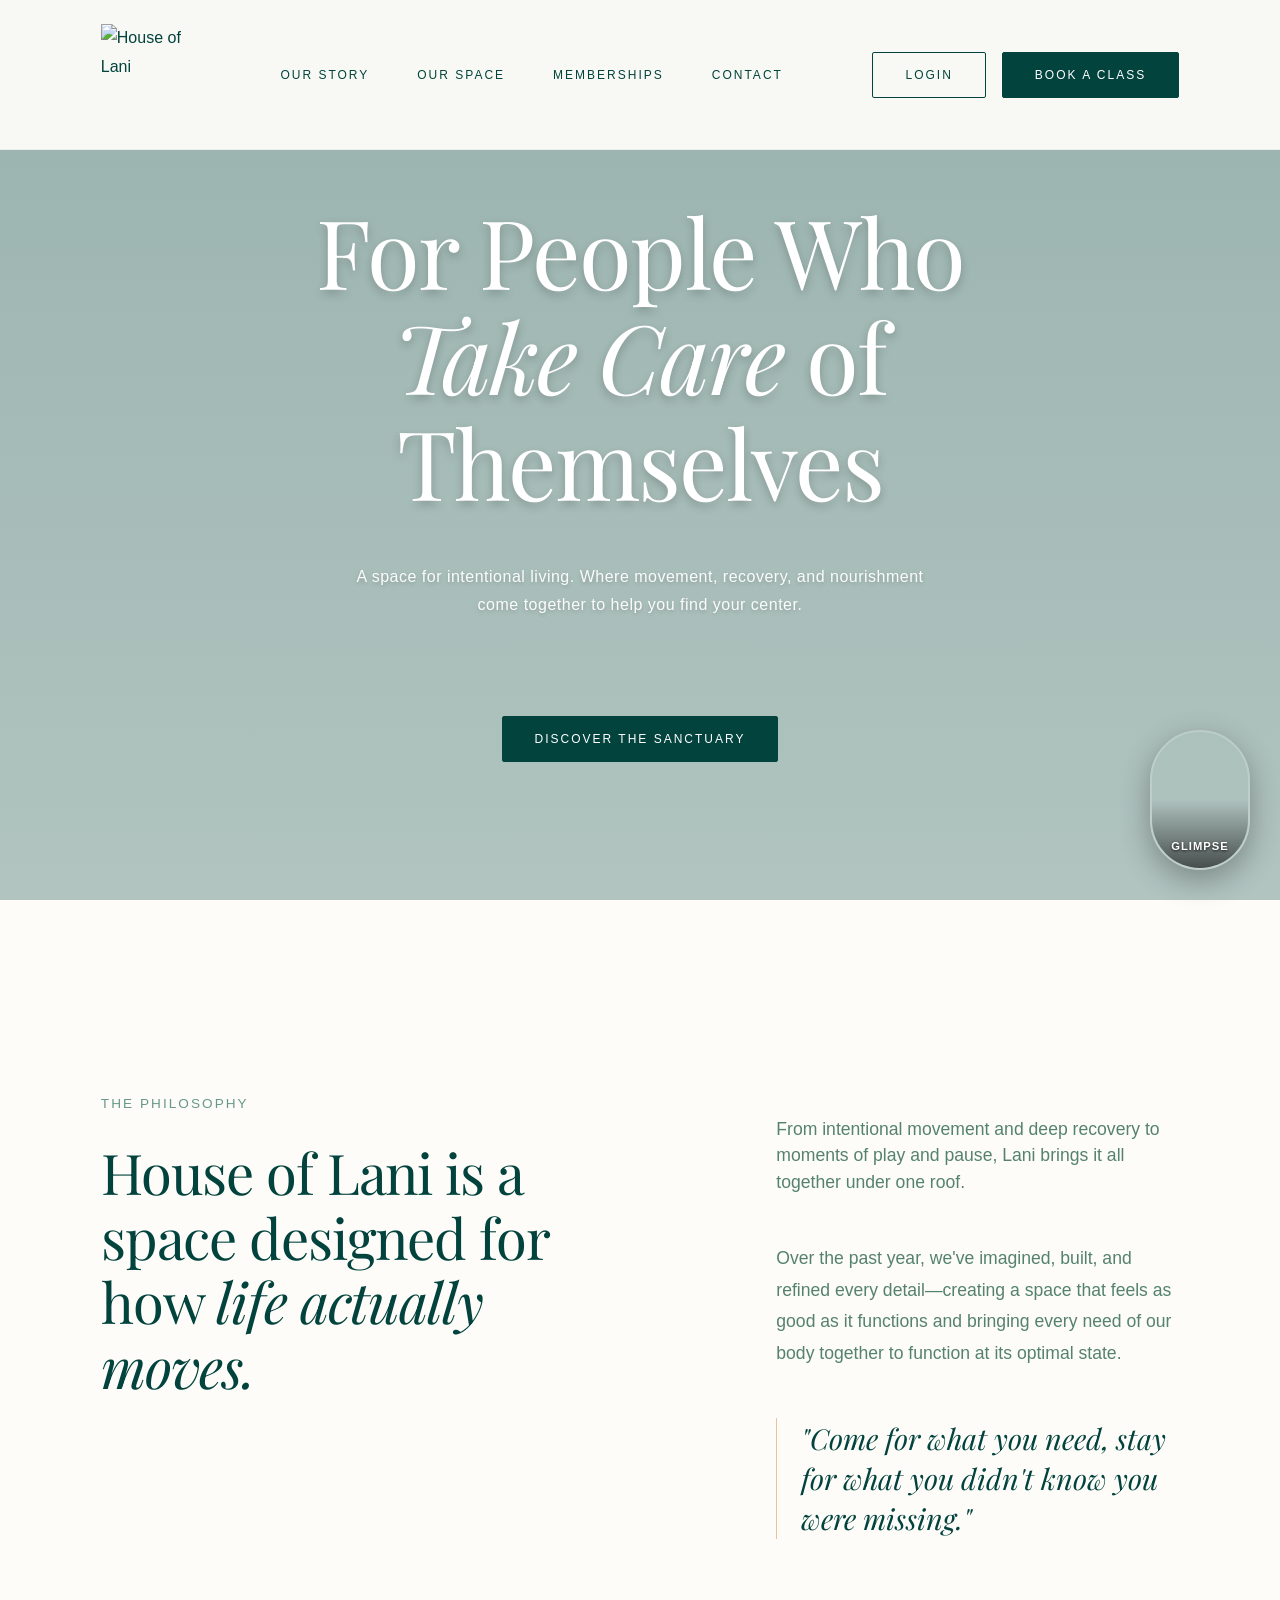
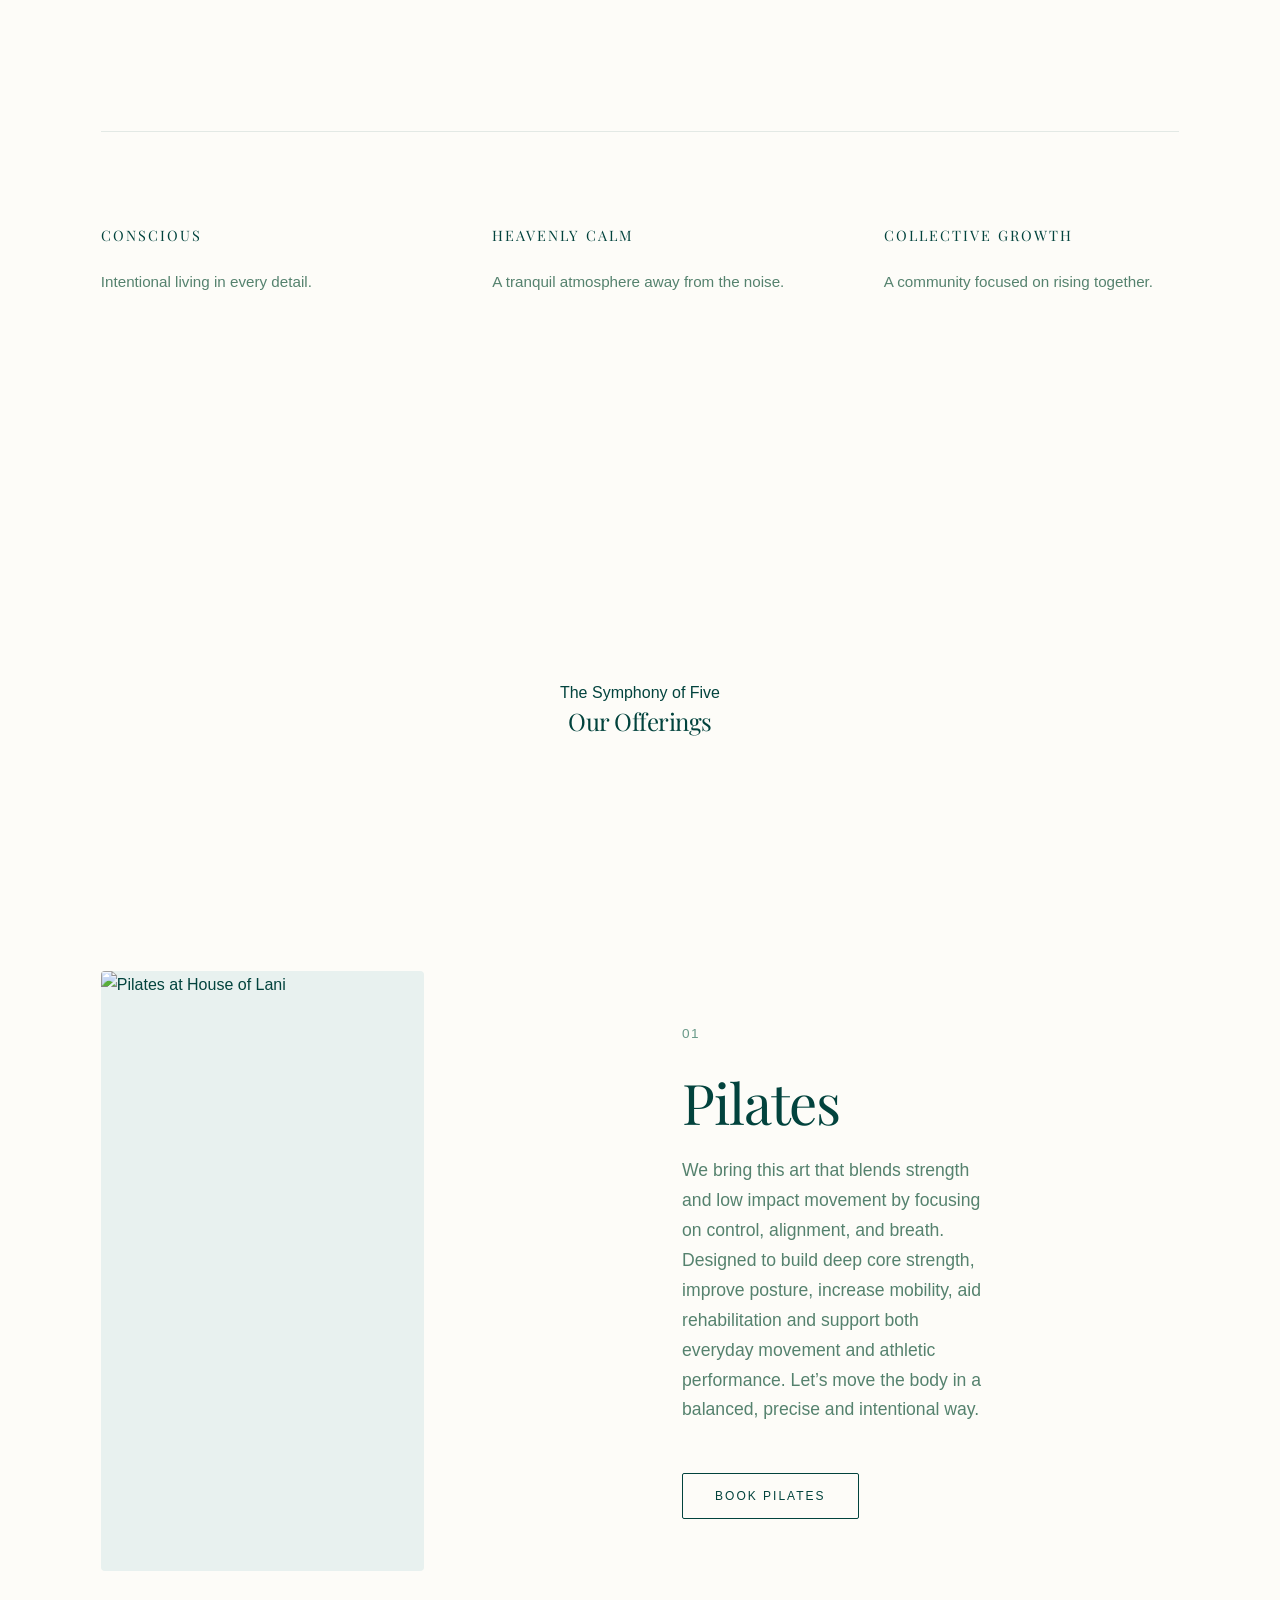
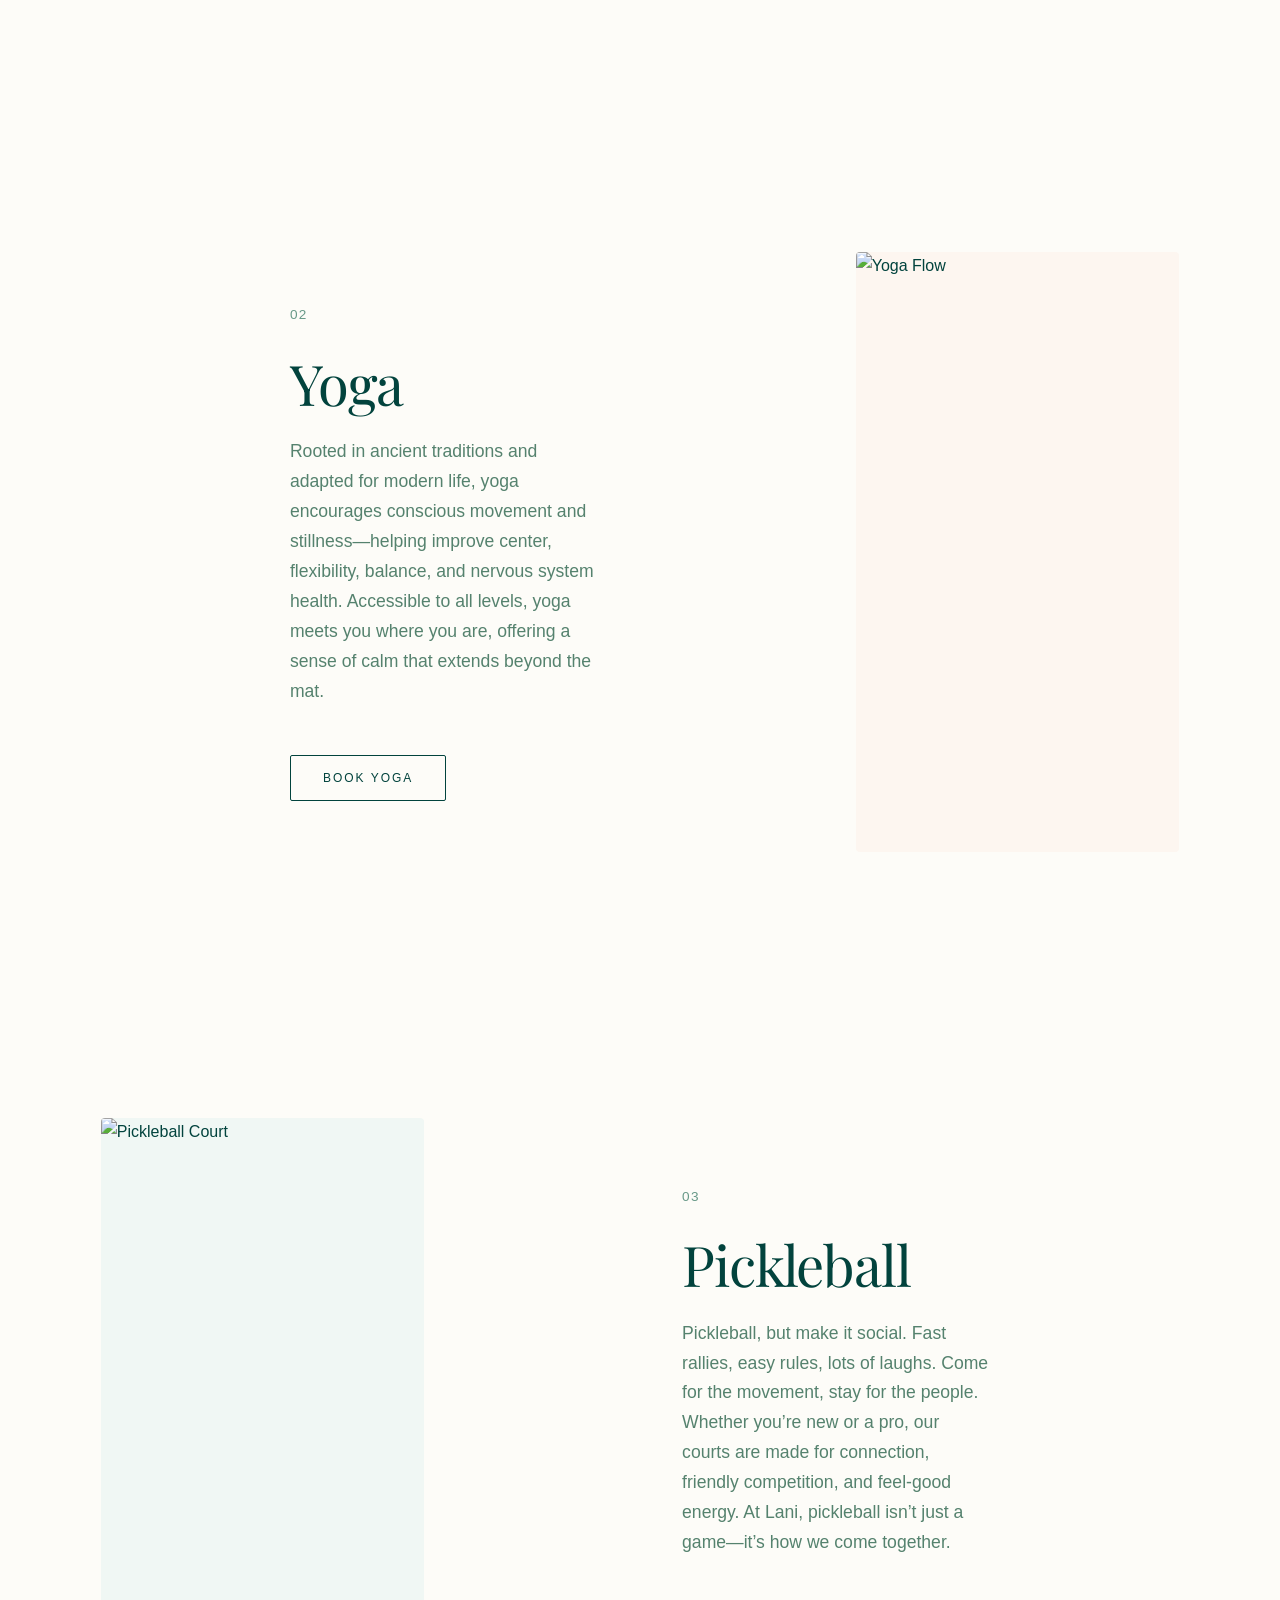
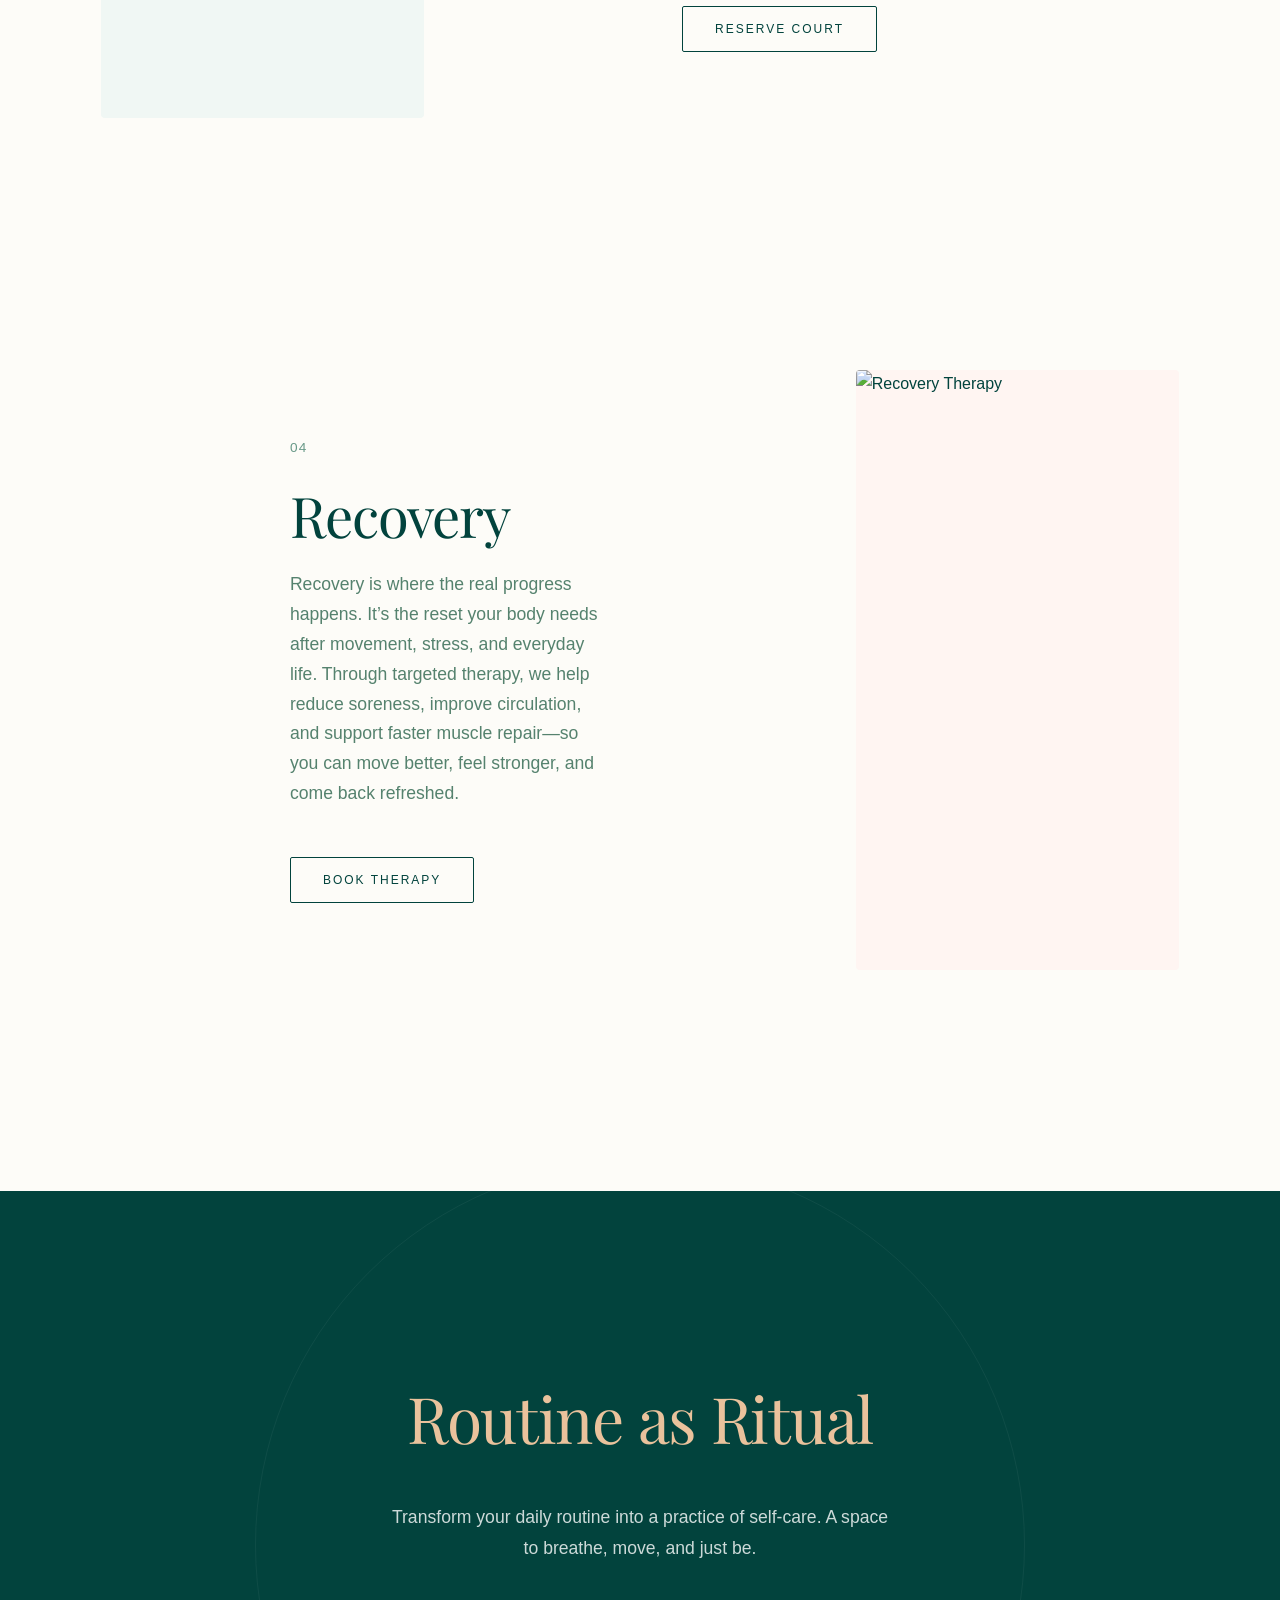
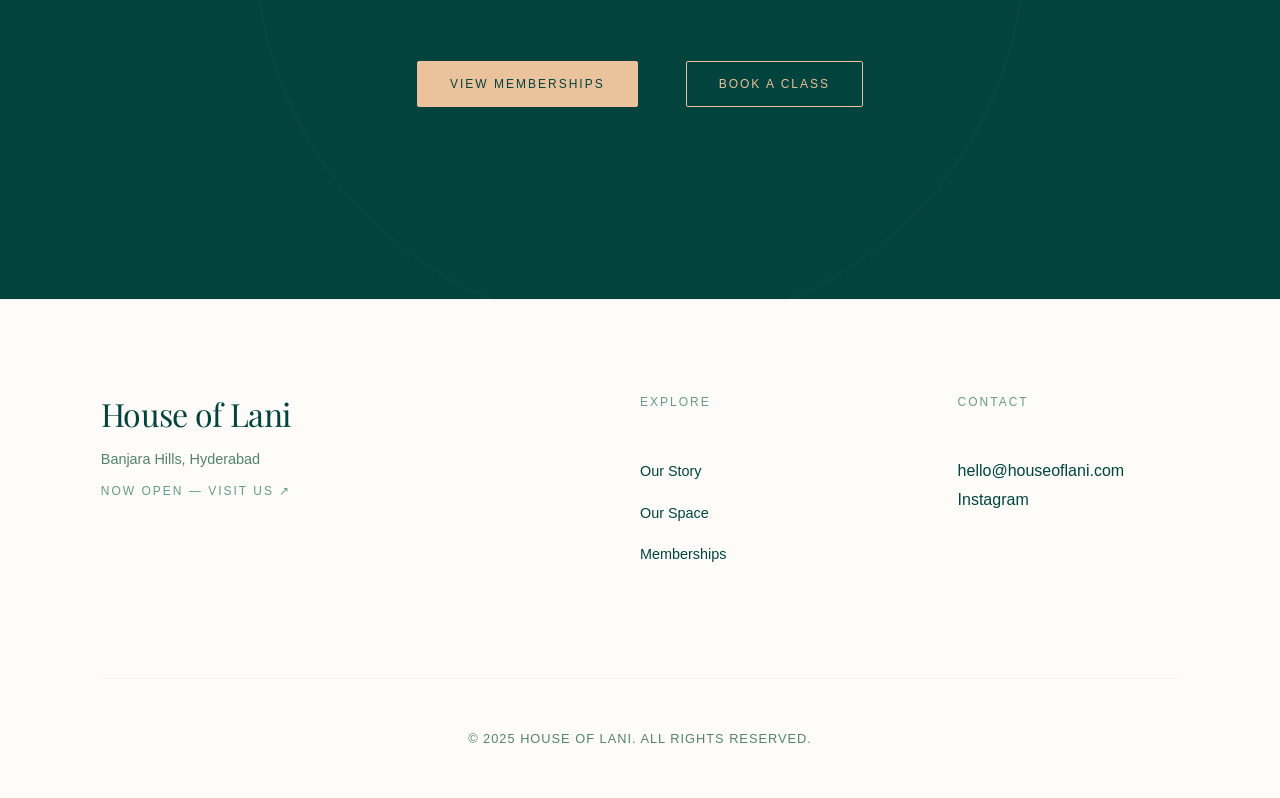
==== commit ff0c4e89: "Final pre-launch: reorganize assets into images/ folder, update HTML paths" ====
--- a/index.html
+++ b/index.html
@@ -7,12 +7,12 @@
   <meta name="description"
     content="House of Lani is a premier wellness sanctuary in Banjara Hills, Hyderabad offering Pilates, Yoga, Pickleball, Recovery, and Nourishment. Discover a space for intentional living and holistic well-being." />
   <title>House of Lani | Your Wellness Sanctuary</title>
-  <link rel="icon" type="image/png" href="assets/logo%20emblem.png" />
+  <link rel="icon" type="image/png" href="assets/images/logo-emblem.png" />
   <!-- Open Graph -->
   <meta property="og:title" content="House of Lani | Your Wellness Sanctuary" />
   <meta property="og:description"
     content="A premier wellness sanctuary in Banjara Hills, Hyderabad offering Pilates, Yoga, Pickleball, Recovery, and Nourishment. A space for intentional living and holistic well-being." />
-  <meta property="og:image" content="assets/logo%20emblem.png" />
+  <meta property="og:image" content="assets/images/logo-emblem.png" />
   <meta property="og:type" content="website" />
   <meta property="og:locale" content="en_IN" />
   <link rel="preconnect" href="https://fonts.googleapis.com" />
@@ -445,7 +445,7 @@
   <header class="site-header">
     <div class="container header-inner">
       <a href="#" class="logo">
-        <img src="assets/logo.svg" alt="House of Lani" class="logo-img" width="689" height="777" />
+        <img src="assets/images/logo.svg" alt="House of Lani" class="logo-img" width="689" height="777" />
       </a>
       <nav class="main-nav">
         <ul>
@@ -662,7 +662,7 @@
           <!-- Pilates -->
           <article class="offering-item">
             <div class="offering-image">
-              <img src="assets/Images/pilates.JPG" alt="Pilates at House of Lani" width="1067" height="1600"
+              <img src="assets/images/pilates.JPG" alt="Pilates at House of Lani" width="1067" height="1600"
                 loading="lazy" />
             </div>
             <div class="offering-content">
@@ -685,7 +685,7 @@
           <!-- Yoga -->
           <article class="offering-item offering-item--reverse">
             <div class="offering-image">
-              <img src="assets/Images/yoga.JPG" alt="Yoga Flow" width="1067" height="1600" loading="lazy" />
+              <img src="assets/images/yoga.JPG" alt="Yoga Flow" width="1067" height="1600" loading="lazy" />
             </div>
             <div class="offering-content">
               <span class="offering-number">02</span>
@@ -706,7 +706,7 @@
           <!-- Pickleball -->
           <article class="offering-item">
             <div class="offering-image">
-              <img src="assets/Images/pickleball.JPG" alt="Pickleball Court" width="1067" height="1600"
+              <img src="assets/images/pickleball.JPG" alt="Pickleball Court" width="1067" height="1600"
                 loading="lazy" />
             </div>
             <div class="offering-content">
@@ -728,7 +728,7 @@
           <!-- Recovery -->
           <article class="offering-item offering-item--reverse">
             <div class="offering-image">
-              <img src="assets/Images/recovery.jpg" alt="Recovery Therapy" width="1067" height="1600" loading="lazy" />
+              <img src="assets/images/recovery.jpg" alt="Recovery Therapy" width="1067" height="1600" loading="lazy" />
             </div>
             <div class="offering-content">
               <span class="offering-number">04</span>
@@ -750,7 +750,7 @@
             <article class="offering-item">
               <div class="offering-image">
                 <img
-                  src="assets/Images/nourishment.JPG"
+                  src="assets/images/nourishment.JPG"
                   alt="Healthy Nourishment"
                   width="1208"
                   height="1600"
